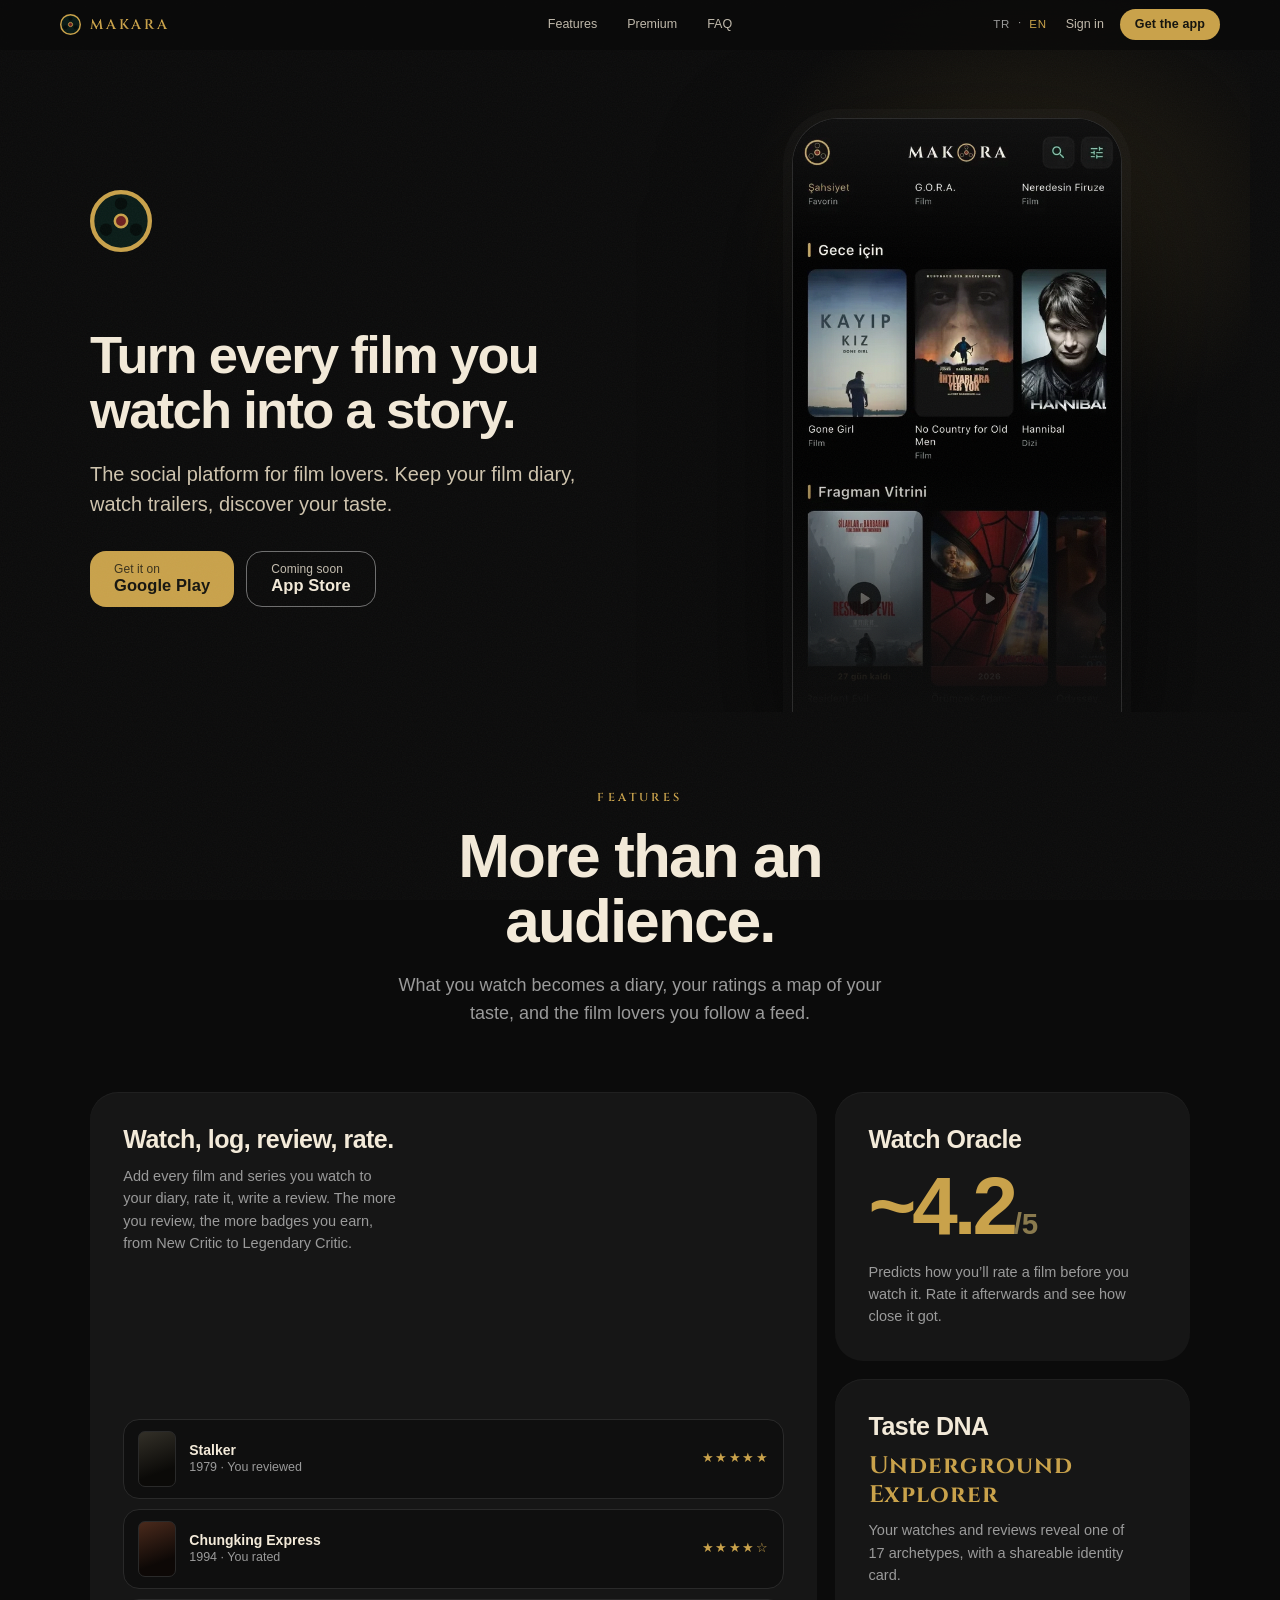
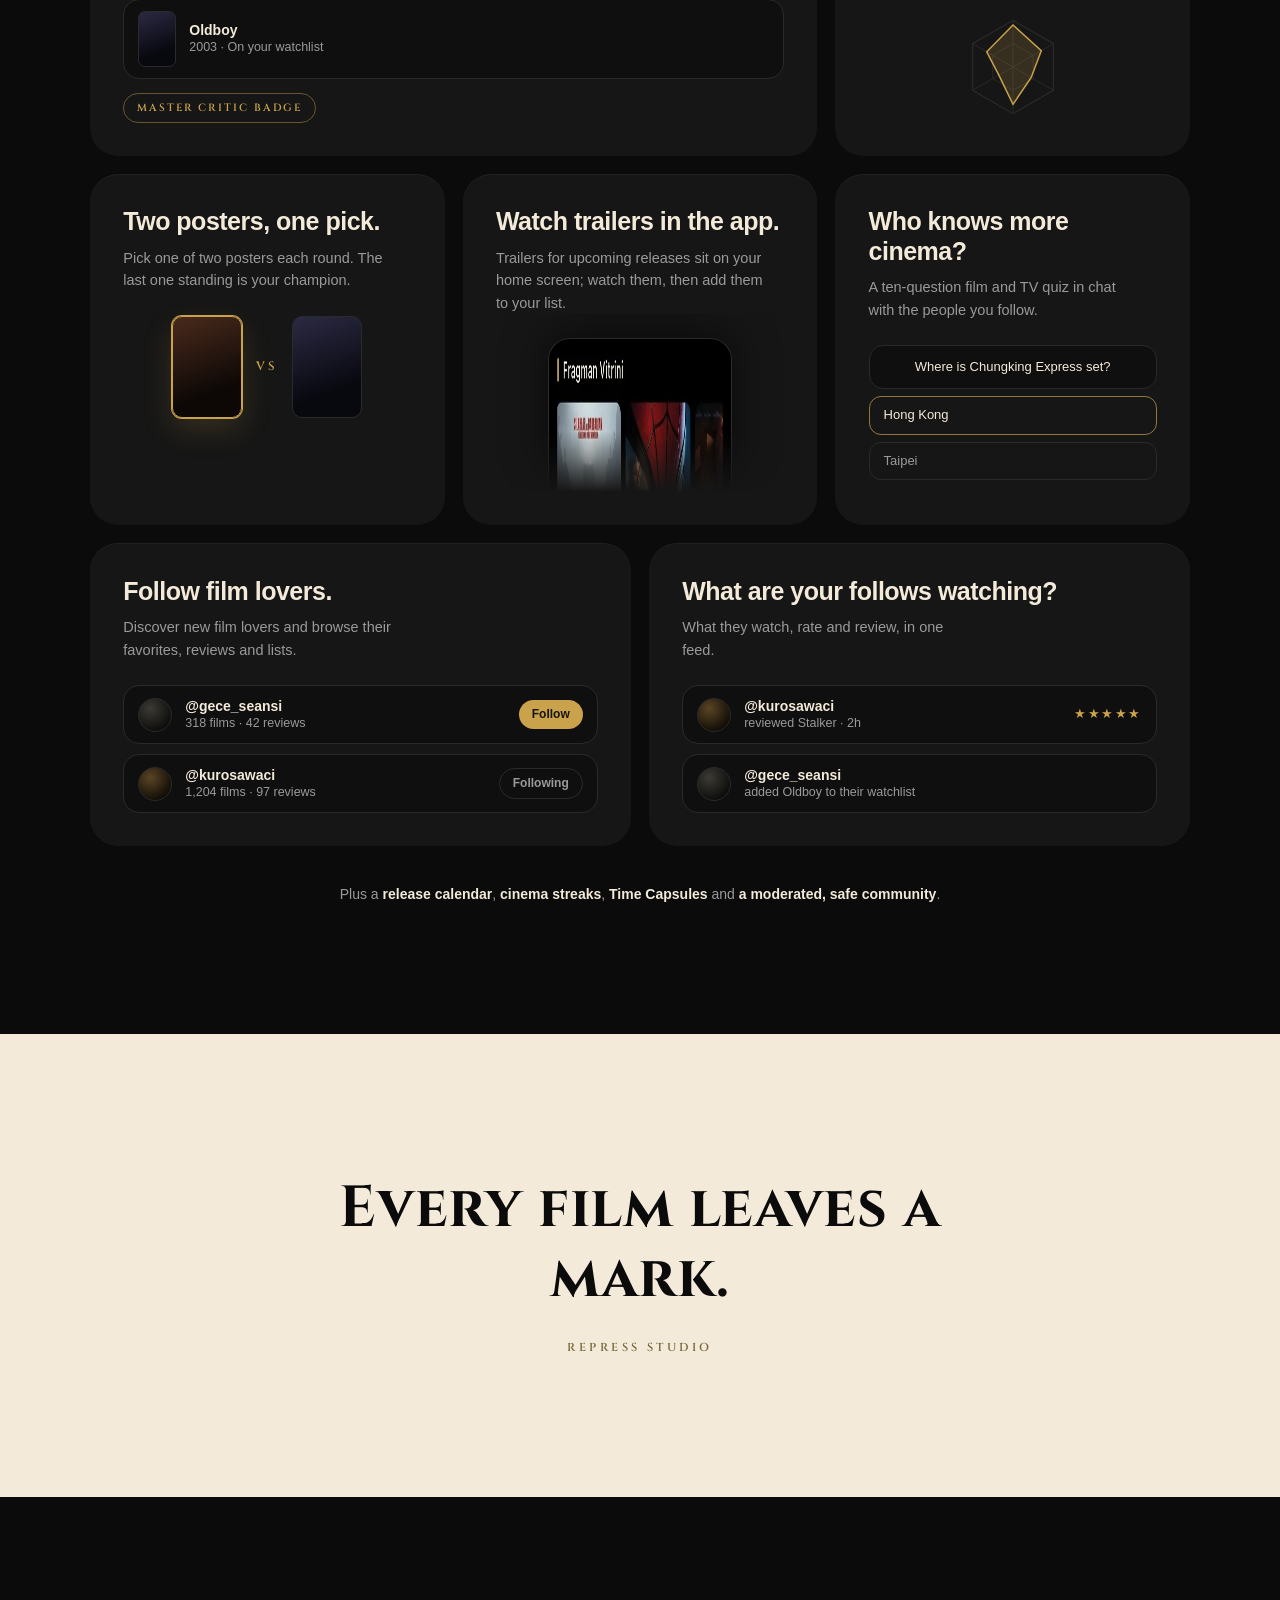
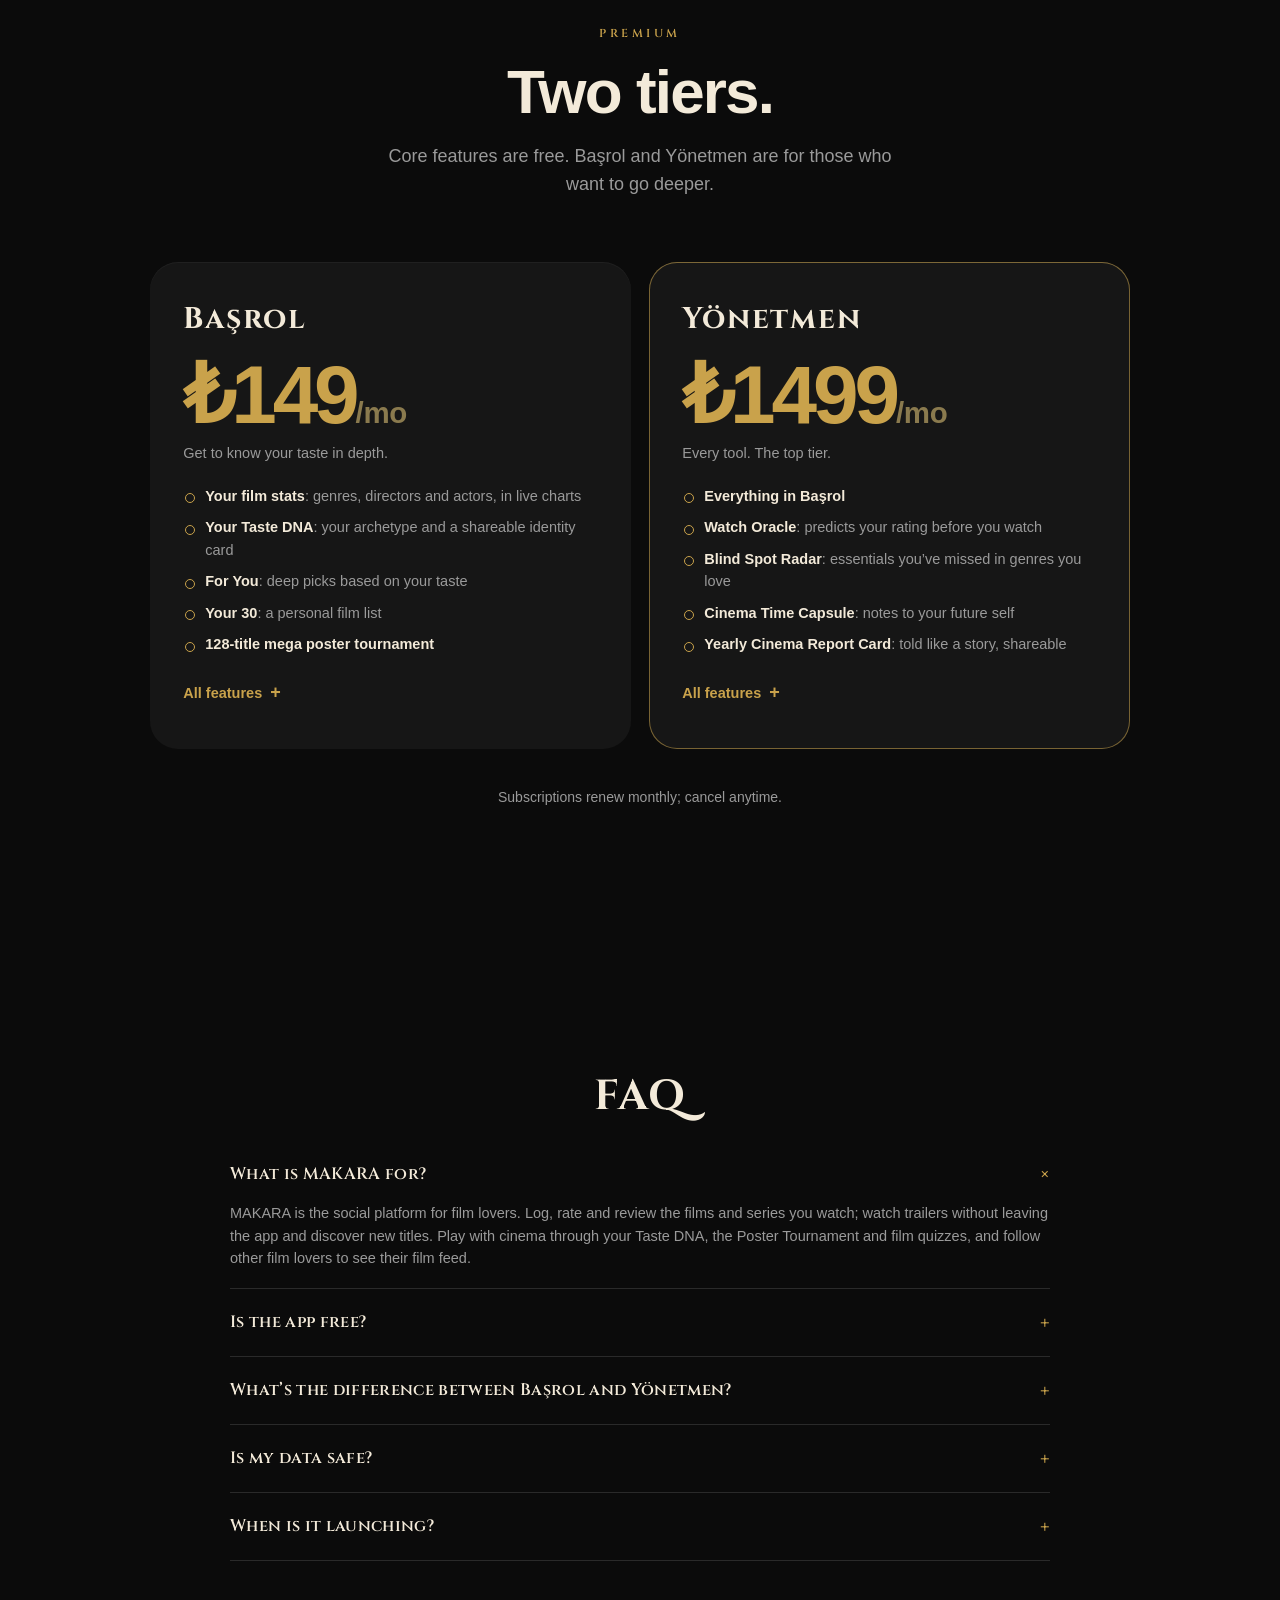
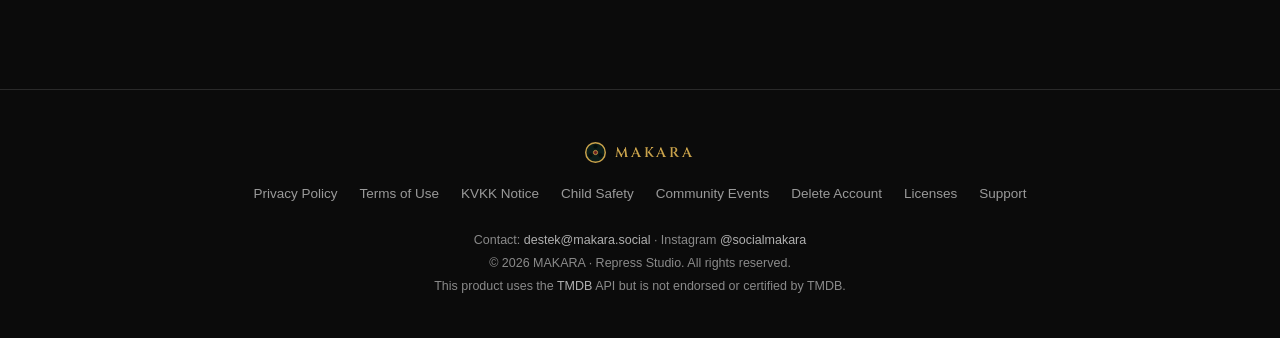
==== index.html @ ad83d3ca "App Store baglantisi hazir (Apple ID 6797695011), IOS_YAYINDA bayragiyla kapali iOS yayina alininca " ====
<!DOCTYPE html>
<html lang="tr">
<head>
<meta charset="UTF-8">
<meta name="viewport" content="width=device-width, initial-scale=1">
<title data-i18n="meta.title">MAKARA - Sinemaseverlerin sosyal platformu</title>
<meta name="description" content="MAKARA, sinemaseverlerin sosyal platformu. Film günlüğünü tut, fragman izle, puanla ve incele; Zevk DNA'nı keşfet, Afiş Turnuvası oyna, sinemaseverleri takip et.">
<meta name="theme-color" content="#0B0B0B">
<link rel="icon" href="/favicon.ico" sizes="any">
<link rel="icon" type="image/png" sizes="32x32" href="/favicon-32x32.png">
<link rel="apple-touch-icon" href="/apple-touch-icon.png">
<link rel="manifest" href="/manifest.webmanifest">
<script type="application/ld+json">
{"@context":"https://schema.org","@graph":[
 {"@type":"Organization","@id":"https://makara.social/#org","name":"Repress Studio","url":"https://makara.social/","logo":"https://makara.social/img/icon-512.png","email":"destek@makara.social","sameAs":["https://instagram.com/socialmakara"]},
 {"@type":"WebSite","@id":"https://makara.social/#site","name":"MAKARA","alternateName":"MAKARA - Sinemaseverlerin sosyal platformu","url":"https://makara.social/","inLanguage":["tr","en"],"publisher":{"@id":"https://makara.social/#org"}},
 {"@type":"MobileApplication","name":"MAKARA","operatingSystem":"Android","applicationCategory":"SocialNetworkingApplication","description":"Sinemaseverlerin sosyal platformu: film günlüğü, incelemeler, fragmanlar, Zevk DNA'sı, Afiş Turnuvası ve takip ağı.","offers":{"@type":"Offer","price":"0","priceCurrency":"TRY"},"downloadUrl":"https://play.google.com/store/apps/details?id=social.makara.app","publisher":{"@id":"https://makara.social/#org"}}
]}
</script>
<meta property="og:type" content="website">
<meta property="og:title" content="MAKARA - Sinemaseverlerin sosyal platformu">
<meta property="og:description" content="İzlediğin her filmi bir hikâyeye dönüştür. Film günlüğü, fragmanlar, Zevk DNA'sı, Afiş Turnuvası ve film akışı.">
<meta property="og:image" content="https://makara.social/og.png?v=2">
<meta property="og:url" content="https://makara.social/">
<meta name="twitter:card" content="summary_large_image">
<link rel="preload" href="/fonts/cinzel-latin.woff2" as="font" type="font/woff2" crossorigin>
<link rel="preload" href="img/vitrin.webp" as="image" fetchpriority="high">

<style>
/* Cinzel kendi sunucumuzdan (Google Fonts baglantisi yok). Degisken
   font: 600 ve 700 ayni dosyada; latin-ext Turkce harfler icin. */
@font-face{font-family:'Cinzel';font-style:normal;font-weight:600 700;font-display:swap;
  src:url(/fonts/cinzel-latin-ext.woff2) format('woff2');
  unicode-range:U+0100-02BA,U+02BD-02C5,U+02C7-02CC,U+02CE-02D7,U+02DD-02FF,U+0304,U+0308,U+0329,U+1D00-1DBF,U+1E00-1E9F,U+1EF2-1EFF,U+2020,U+20A0-20AB,U+20AD-20C0,U+2113,U+2C60-2C7F,U+A720-A7FF}
@font-face{font-family:'Cinzel';font-style:normal;font-weight:600 700;font-display:swap;
  src:url(/fonts/cinzel-latin.woff2) format('woff2');
  unicode-range:U+0000-00FF,U+0131,U+0152-0153,U+02BB-02BC,U+02C6,U+02DA,U+02DC,U+0304,U+0308,U+0329,U+2000-206F,U+20AC,U+2122,U+2191,U+2193,U+2212,U+2215,U+FEFF,U+FFFD}
/* ===============================================================
   MAKARA - tek dosya, dis bagimlilik yok.

   YAPI: APPLE URUN SAYFASI DUZENI, MAKARA KIMLIGIYLE

   Onceki surumde sayfa uzun bir YAPISIK SAHNEden ibaretti: kaydiriyorsun
   ama sayfa durdugu yerde duruyor. Uzunluk sikayeti aslinda oradan
   geliyordu. Apple urun sayfalari neredeyse hic uzun yapisma
   kullanmaz - sayfa her an ilerler, her bolum tek bir fikirdir ve
   bolumler zeminleriyle birbirinden ayrilir.

   Buradan alinan dort sey:

   1) SIKI TIPOGRAFI. Basliklar genis harf araligi olan serifle degil,
      buyuk puntolu, agir ve NEGATIF harf arali sans ile. Cinzel
      markaya ayrildi: logo, kucuk etiketler ve tek bir alinti levhasi.
   2) ZEMIN RITMI. Koyu bolum, kart bolumu, KREM levha, koyu bolum.
      Apple'in beyaz/siyah donusumunun bizdeki karsiligi.
   3) BENTO IZGARA. Alti ozellik alt alta alti fotograf olarak degil,
      tek ekranda farkli boyda kartlar olarak. Hem cok daha kisa hem de
      "ekran goruntusu albumu" hissi yok - kartlarda arayuzun TAMAMI
      degil bir PARCASI var.
   4) URUN BIR KERE, BUYUK. Tek telefon, acilista, alt kenardan
      kirpilmis: hem urunu gosterir hem asagida devam ettigini soyler.
   =============================================================== */
:root{
  /* Uygulamayla ayni notr siyah (2026-10-04); eskisi yesil-siyahti. */
  --bg:#0B0B0B;
  --koyu:#070707;
  --kart:#161616;
  --kart2:#1C1C1C;
  --line:#2A2A2A;
  --gold:#C9A24B;
  --gold-soft:#8A7A4E;
  --cream:#F3EAD9;
  --muted:#9A9A9A;
  --serif:'Cinzel',Georgia,'Times New Roman',serif;
  --sans:-apple-system,BlinkMacSystemFont,"Segoe UI",Roboto,Helvetica,Arial,sans-serif;
  --kenar:clamp(20px,5vw,60px);
  --en:1220px;
  --r:28px;
  --mx:50vw; --my:35vh;
}
*{box-sizing:border-box;margin:0;padding:0}
html{scroll-behavior:smooth}
body{background:var(--bg);color:var(--cream);font-family:var(--sans);
  line-height:1.55;-webkit-font-smoothing:antialiased;overflow-x:hidden}
a{color:inherit;text-decoration:none}
img{max-width:100%;display:block}
a:focus-visible,button:focus-visible,summary:focus-visible{outline:2px solid var(--gold);outline-offset:3px;border-radius:6px}

/* Apple'in siki baslik olcegi: buyuk punto, negatif harf arali,
   dar satir yuksekligi. Sayfanin karakterini bu belirliyor. */
.h1,.h2,.h3{font-weight:700;letter-spacing:-.032em;line-height:1.04}
.h1{font-size:clamp(42px,7.4vw,94px)}
.h2{font-size:clamp(31px,5vw,62px);letter-spacing:-.03em;line-height:1.06}
.h3{font-size:clamp(19px,2.1vw,25px);letter-spacing:-.02em;line-height:1.18}
.etiket{font-family:var(--serif);font-size:11.5px;letter-spacing:.3em;
  text-transform:uppercase;color:var(--gold)}

body::after{content:"";position:fixed;inset:0;pointer-events:none;z-index:12;opacity:.04;
  background-image:url("data:image/svg+xml,%3Csvg xmlns='http://www.w3.org/2000/svg' width='140' height='140'%3E%3Cfilter id='n'%3E%3CfeTurbulence type='fractalNoise' baseFrequency='.8' numOctaves='3'/%3E%3C/filter%3E%3Crect width='140' height='140' filter='url(%23n)'/%3E%3C/svg%3E")}
#spot{position:fixed;inset:0;pointer-events:none;z-index:1;opacity:0;transition:opacity .8s ease;
  background:radial-gradient(420px circle at var(--mx) var(--my),rgba(201,162,75,.05),transparent 70%)}
#spot.acik{opacity:1}

/* ---------------- ust cubuk: ince, ortalanmis (Apple) ------------- */
.bar{position:fixed;top:0;left:0;right:0;z-index:20;height:50px;
  display:flex;align-items:center;padding:0 var(--kenar);
  background:rgba(11,11,11,.72);backdrop-filter:saturate(180%) blur(20px);
  border-bottom:1px solid transparent;transition:border-color .5s}
.bar.kaydi{border-bottom-color:rgba(42,42,42,.9)}
.marka{display:flex;align-items:center;gap:9px;font-family:var(--serif);
  font-size:14px;letter-spacing:.2em;color:var(--gold)}
.marka svg{width:21px;height:21px}
.bar nav{position:absolute;left:50%;transform:translateX(-50%);display:flex;gap:30px;
  font-size:12.5px;color:rgba(243,234,217,.78)}
.bar nav a{transition:color .35s}
.bar nav a:hover{color:var(--cream)}
.sag{margin-left:auto;display:flex;align-items:center;gap:16px}
.dil{display:flex;gap:5px;font-size:11.5px;color:var(--muted)}
.dil button{background:none;border:0;color:inherit;font:inherit;cursor:pointer;padding:2px 3px;letter-spacing:.06em;transition:color .35s}
.dil button.acik{color:var(--gold)}
.bar .indir{padding:6px 15px;border-radius:980px;background:var(--gold);color:#16150F;
  font-size:12.5px;font-weight:600;letter-spacing:.01em;transition:filter .35s,transform .35s}
.bar .indir:hover{filter:brightness(1.12);transform:translateY(-1px)}
.bar .giris-bag{font-size:12.5px;color:rgba(243,234,217,.78);transition:color .35s}
.bar .giris-bag:hover{color:var(--cream)}
@media(max-width:880px){.bar nav{display:none}}

/* Kaydirma dinleyicisi yok: tarayici destekliyorsa cizgi CSS ile
   kaydirmaya baglanir, desteklemiyorsa hic gorunmez. */
#ilerleme{position:fixed;top:0;left:0;height:2px;width:100%;z-index:21;display:none;
  transform-origin:0 50%;transform:scaleX(0);
  background:linear-gradient(90deg,transparent,var(--gold));opacity:.8}
@supports (animation-timeline:scroll()){
  #ilerleme{display:block;animation:ilerle linear both;animation-timeline:scroll(root)}
}
@keyframes ilerle{to{transform:scaleX(1)}}
#ust-isaret{position:absolute;top:0;left:0;width:1px;height:8px;pointer-events:none}

/* ---------------- ortak bolum kabi ---------------- */
.bolum{max-width:var(--en);margin:0 auto;padding:clamp(84px,10vw,132px) var(--kenar)}
#ozellikler{padding-top:clamp(56px,6vw,84px)}
/* Genislik BASLIGA verilir, bloga degil: 22ch bloga uygulaninca
   paragraf da 22 karaktere sikisip kelime kelime aliniyordu. */
.basi{text-align:center;max-width:820px;margin:0 auto clamp(44px,5vw,68px)}
.basi .h2{max-width:15ch;margin-inline:auto}
.basi .etiket{display:block;margin-bottom:16px}
.basi p{margin-top:18px;color:var(--muted);font-size:clamp(15px,1.6vw,18px);max-width:52ch;margin-inline:auto}

/* ---------------- acilis ---------------- */
/* Ortalanmis acilis yerine iki kolon: solda metin, sagda telefon.
   Dar ekranda alt alta (once metin). */
.acilis{position:relative;max-width:var(--en);margin:0 auto;padding:118px var(--kenar) 0;
  display:grid;grid-template-columns:minmax(0,1.1fr) minmax(0,.9fr);gap:clamp(32px,5vw,72px);
  align-items:end;overflow:hidden}
.acilis::before{content:"";position:absolute;top:-10%;right:-10%;
  width:min(900px,120vw);height:100%;pointer-events:none;
  background:radial-gradient(ellipse 46% 46% at 62% 40%,rgba(201,162,75,.14),transparent 70%);
  animation:yanma 7s ease-in-out infinite}
@keyframes yanma{0%,100%{opacity:1}44%{opacity:.86}48%{opacity:1}72%{opacity:.93}}
.acilis-ic{position:relative;align-self:center;padding-bottom:clamp(40px,6vw,96px)}
.reel{width:clamp(48px,5vw,62px);margin:0 0 24px;animation:don 52s linear infinite}
@keyframes don{to{transform:rotate(360deg)}}
.acilis .h1{font-size:clamp(38px,4.1vw,58px);max-width:20ch}
.acilis .slogan{margin-top:22px;font-size:clamp(16px,1.7vw,20px);color:#CFC4AE;
  max-width:44ch;line-height:1.5}
.dugmeler{margin-top:32px;display:flex;gap:12px;flex-wrap:wrap}
.dgm{display:inline-flex;flex-direction:column;justify-content:center;min-height:56px;
  padding:8px 24px;border-radius:16px;font-size:16.5px;font-weight:600;letter-spacing:.005em;line-height:1.2;
  transition:filter .35s,transform .35s,background .35s,color .35s}
.dgm.dolu{background:var(--gold);color:#16150F}
.dgm.dolu:hover{filter:brightness(1.12);transform:translateY(-2px)}
.dgm.bos{border:1.5px solid #6E6E6E;color:var(--cream)}
.dgm small{font-size:12px;font-weight:500;opacity:.8}

/* Telefon: TEK ve BUYUK, alt kenardan kirpik - asagida devami var. */
/* Alt kenar, cerceve ile birlikte karartiliyor: kirpilan yerde
   yuvarlak kose ve cizgi gorunurse "kesilmis resim" gibi duruyor. */
.urun{position:relative;margin:0 auto;width:min(330px,72vw);
  border-radius:46px 46px 0 0;border:1px solid var(--line);border-bottom:0;background:#000;
  overflow:hidden;box-shadow:0 60px 130px rgba(0,0,0,.8),0 0 0 9px rgba(255,255,255,.022);
  aspect-ratio:9/16.2}
.urun img{width:100%;height:auto;display:block}
.urun::after{content:"";position:absolute;inset:-1px -12px -1px -12px;pointer-events:none;
  background:linear-gradient(180deg,rgba(255,255,255,.06),transparent 26%,
    transparent 56%,rgba(11,11,11,.72) 84%,var(--bg) 99%)}

/* Dar ekranda acilis alt alta: once metin, sonra telefon. */
@media(max-width:860px){
  .acilis{grid-template-columns:1fr;padding-top:104px}
  .acilis-ic{padding-bottom:0}
}

/* ---------------- BENTO ---------------- */
.bento{display:grid;grid-template-columns:repeat(6,1fr);gap:clamp(12px,1.4vw,18px)}
.kutu{position:relative;background:var(--kart);border-radius:var(--r);overflow:hidden;
  padding:clamp(24px,2.6vw,34px);
  box-shadow:inset 0 1px 0 rgba(255,255,255,.045);
  transition:background .55s cubic-bezier(.16,1,.3,1),transform .55s cubic-bezier(.16,1,.3,1)}
.kutu:hover{background:var(--kart2);transform:translateY(-3px)}
.kutu .h3{margin-bottom:10px}
.kutu p{color:var(--muted);font-size:14.5px;max-width:34ch}
.kutu.uzun{gap:0}
/* Buyuk kartta pencere kalan bosluğu doldursun; sabit yukseklik
   birakinca kartin alti bos kaliyordu. */
.uzun .pencere{margin-top:26px;flex:1 1 auto;height:auto;min-height:180px}
.a4{grid-column:span 4}
.a3{grid-column:span 3}
.a2{grid-column:span 2}
.uzun{grid-row:span 2;display:flex;flex-direction:column}

/* Kartin icindeki gorsel: arayuzun TAMAMI degil bir PARCASI.
   Tam boy ekran goruntuleri sayfayi albume cevirdigi icin
   kirpiyoruz; kart kendi cercevesi oluyor. */
.pencere{margin-top:auto;padding-top:24px;position:relative;overflow:hidden;
  display:flex;justify-content:center;height:var(--boy,clamp(196px,23vw,272px));
  -webkit-mask-image:linear-gradient(180deg,#000 66%,transparent);
          mask-image:linear-gradient(180deg,#000 66%,transparent)}
/* Cihaz karta giriyormus gibi: gorsel kart genisligine ESNETILMIYOR,
   telefon genisliginde kaliyor. Esnetilince hem bulaniklasiyor hem
   "kart" degil "ekran goruntusu" gibi duruyordu. */
.pencere img{width:min(228px,64%);align-self:flex-start;
  border-radius:22px 22px 0 0;border:1px solid var(--line);border-bottom:0;
  box-shadow:0 -6px 44px rgba(0,0,0,.55);
  transform:translateY(var(--kaydir,0))}

.rakam{font-weight:700;letter-spacing:-.05em;line-height:1;
  font-size:clamp(52px,6.4vw,84px);color:var(--gold);margin-bottom:14px}
.dahasi{margin-top:clamp(26px,3vw,38px);text-align:center;color:var(--muted);font-size:14px}
.dahasi b{color:var(--cream);font-weight:600}

@media(max-width:900px){
  .bento{grid-template-columns:repeat(2,1fr)}
  .a4,.a3,.a2{grid-column:span 2}
  .uzun{grid-row:auto}
}

/* Kart ici canlandirma: gercek ekran goruntusu yerine arayuzden kucuk
   bir PARCA - ayni tokenlar, ayni ince cizgi, ayni koyu zemin. */
.mock{margin-top:auto;padding-top:24px}
.satirlar{display:flex;flex-direction:column;gap:10px}
.satir{display:flex;align-items:center;gap:13px;padding:11px 14px;border:1px solid var(--line);
  border-radius:16px;background:rgba(8,8,8,.45)}
.satir b{display:block;font-size:14px;font-weight:600;color:var(--cream);line-height:1.3}
.satir small{display:block;font-size:12.5px;color:var(--muted);line-height:1.35}
.afis{flex:none;width:38px;height:56px;border-radius:7px;border:1px solid var(--line);
  background:linear-gradient(160deg,#333028,#0b0a08 72%)}
.afis.t2{background:linear-gradient(160deg,#4a2a1c,#0d0806 72%)}
.afis.t3{background:linear-gradient(160deg,#2b2a44,#08080f 72%)}
.yuz{flex:none;width:34px;height:34px;border-radius:50%;border:1px solid var(--line);
  background:radial-gradient(circle at 35% 30%,#3c3a34,#0d0d0c 75%)}
.yuz.t2{background:radial-gradient(circle at 35% 30%,#5a4524,#120d06 75%)}
.yildiz{margin-left:auto;color:var(--gold);letter-spacing:.12em;font-size:12.5px;white-space:nowrap}
.cip{display:inline-block;align-self:flex-start;margin-top:14px;padding:6px 13px;border:1px solid rgba(201,162,75,.45);
  border-radius:980px;font-family:var(--serif);font-size:10.5px;letter-spacing:.18em;text-transform:uppercase;color:var(--gold)}
.takip{margin-left:auto;padding:5px 13px;border-radius:980px;background:var(--gold);color:#16150F;
  font-size:12px;font-weight:600;white-space:nowrap}
.takip.bos{background:none;border:1px solid var(--line);color:var(--muted)}
.rakam small{font-size:.36em;letter-spacing:-.01em;color:var(--gold-soft)}
.arketip{font-family:var(--serif);font-weight:700;font-size:clamp(20px,2vw,24px);letter-spacing:.04em;
  color:var(--gold);margin-bottom:10px;line-height:1.2}
.radar{display:block;width:112px;height:112px;margin:0 auto}
.vs{display:flex;align-items:center;justify-content:center;gap:14px}
.vs .afis{width:70px;height:102px;border-radius:10px}
.vs .afis.secili{border-color:var(--gold);box-shadow:0 0 0 1px var(--gold),0 12px 30px rgba(201,162,75,.18)}
.vs span{font-family:var(--serif);color:var(--gold);font-size:12px;letter-spacing:.24em}
.soru{padding:11px 14px;border:1px solid var(--line);border-radius:14px;font-size:13px;
  color:var(--cream);text-align:center;background:rgba(8,8,8,.45)}
.sik{margin-top:7px;padding:8px 14px;border:1px solid var(--line);border-radius:12px;font-size:13px;color:var(--muted)}
.sik.dogru{border-color:rgba(201,162,75,.7);color:var(--cream)}

/* ---------------- kademeler ---------------- */
.kademeler{display:grid;grid-template-columns:repeat(2,1fr);gap:clamp(12px,1.4vw,18px);max-width:980px;margin:0 auto}
.kademe{display:flex;flex-direction:column}
.kademe.ust{box-shadow:inset 0 0 0 1px rgba(201,162,75,.55),inset 0 1px 0 rgba(255,255,255,.045)}
.kademe .ad{font-family:var(--serif);font-weight:700;font-size:clamp(24px,2.6vw,30px);letter-spacing:.06em;color:var(--cream)}
.kademe .rakam{margin:12px 0 6px}
.kademe ul{list-style:none;margin-top:20px;display:flex;flex-direction:column;gap:9px}
.kademe li{position:relative;padding-left:22px;color:var(--muted);font-size:14.5px}
.kademe li::before{content:"";position:absolute;left:2px;top:.6em;width:8px;height:8px;border-radius:50%;border:1.5px solid var(--gold)}
.kademe li b{color:var(--cream);font-weight:600}
/* Kalan maddeler acilir: kartta en fazla bes madde gorunur. */
.kademe details.hepsi{border:0;padding:0;margin-top:16px}
.kademe details.hepsi summary{font-family:var(--sans);font-size:14.5px;font-weight:600;letter-spacing:0;
  color:var(--gold);min-height:44px;gap:8px}
.kademe details.hepsi summary::after{margin-left:0;font-size:18px}
.kademe details.hepsi ul{margin-top:8px}
@media(max-width:900px){.kademeler{grid-template-columns:1fr}}

/* ---------------- KREM LEVHA ----------------
   Sayfanin tek acik zeminli yeri. Apple'in siyah/beyaz donusumunun
   bizdeki karsiligi; ayrica sayfayi ikiye bolerek "daha var" der. */
.levha{background:var(--cream);color:#0B0B0B;text-align:center;
  padding:clamp(88px,11vw,140px) var(--kenar)}
.levha p{font-family:var(--serif);font-weight:700;letter-spacing:.01em;
  font-size:clamp(26px,4.6vw,58px);line-height:1.2;max-width:17ch;margin:0 auto}
.levha span{display:block;margin-top:26px;font-family:var(--serif);font-size:11.5px;
  letter-spacing:.3em;text-transform:uppercase;color:#7A6A3E}

/* ---------------- sss + alt (DOKUNULMADI) ---------------- */
.bolum > h2{font-family:var(--serif);font-size:clamp(26px,4vw,42px);letter-spacing:.03em;
  text-align:center;margin-bottom:12px}
.bolum > .alt{text-align:center;color:var(--muted);max-width:56ch;margin:0 auto 44px}
.sss{max-width:820px;margin:0 auto}
details{border-bottom:1px solid var(--line);padding:18px 0}
details summary{cursor:pointer;list-style:none;font-family:var(--serif);font-size:16.5px;
  letter-spacing:.02em;display:flex;align-items:center;gap:14px;transition:color .35s}
details summary:hover{color:var(--gold)}
details summary::-webkit-details-marker{display:none}
details summary::after{content:"+";margin-left:auto;color:var(--gold);font-size:20px;transition:transform .4s}
details[open] summary::after{transform:rotate(45deg)}
details p{margin-top:12px;color:var(--muted);font-size:14.5px}
details a{color:var(--gold)}
footer{border-top:1px solid var(--line);padding:52px var(--kenar) 40px;text-align:center}
footer .marka{justify-content:center;margin-bottom:20px}
.baglar{display:flex;flex-wrap:wrap;gap:8px 22px;justify-content:center;font-size:13.5px;color:var(--muted)}
.baglar a{transition:color .35s}
.baglar a:hover{color:var(--gold)}
footer .kucuk{margin-top:24px;font-size:12.5px;color:#8A8A8A;line-height:1.85}
footer .kucuk a{color:#B0B0B0}

/* beliren bloklar - Apple'in yumusak yukselisi */
.bel{opacity:0;transform:translateY(26px);
  transition:opacity .95s cubic-bezier(.16,1,.3,1),transform .95s cubic-bezier(.16,1,.3,1)}
.bel.gorundu{opacity:1;transform:none}

@media(prefers-reduced-motion:reduce){
  *,*::before,*::after{animation:none!important;transition:none!important;scroll-behavior:auto}
  .bel{opacity:1;transform:none}
}
</style>
</head>
<body>

<div id="spot"></div>
<div id="ilerleme"></div>
<div id="ust-isaret"></div>

<svg style="display:none">
  <symbol id="reel" viewBox="0 0 100 100">
    <circle cx="50" cy="50" r="46.5" fill="#0A1C18" stroke="#C9A24B" stroke-width="7"/>
    <circle cx="50" cy="22" r="10" fill="#050D0B"/>
    <circle cx="74.25" cy="64" r="10" fill="#050D0B"/>
    <circle cx="25.75" cy="64" r="10" fill="#050D0B"/>
    <circle cx="50" cy="50" r="10" fill="#6E2020" stroke="#C9A24B" stroke-width="4"/>
  </symbol>
</svg>

<div class="bar" id="bar">
  <a class="marka" href="#"><svg><use href="#reel"/></svg>MAKARA</a>
  <nav>
    <a href="#ozellikler" data-i18n="nav.feat">Özellikler</a>
    <a href="#premium" data-i18n="nav.prem">Premium</a>
    <a href="#sss" data-i18n="nav.faq">SSS</a>
  </nav>
  <div class="sag">
    <div class="dil"><button data-dil="tr" class="acik">TR</button><span>·</span><button data-dil="en">EN</button></div>
    <a class="giris-bag" href="/giris.html" data-i18n="cta.login">Giriş</a>
    <a class="indir" href="https://play.google.com/store/apps/details?id=social.makara.app"
       target="_blank" rel="noopener" data-i18n="cta.get">Uygulamayı indir</a>
  </div>
</div>

<!-- ===================== ACILIS ===================== -->
<section class="acilis">
  <div class="acilis-ic">
    <svg class="reel bel"><use href="#reel"/></svg>
    <h1 class="h1 bel" data-i18n="hero.h1">İzlediğin her filmi bir hikâyeye dönüştür.</h1>
    <p class="slogan bel" data-i18n="hero.lead">Sinemaseverlerin sosyal platformu. Film günlüğünü tut, fragman izle, zevkini keşfet.</p>
    <div class="dugmeler bel">
      <a class="dgm dolu" href="https://play.google.com/store/apps/details?id=social.makara.app"
         target="_blank" rel="noopener" data-i18n="hero.play"><small>Şimdi indir</small>Google Play</a>
      <span class="dgm bos" id="ios-dugme" data-i18n="hero.ios"><small>Yakında</small>App Store</span>
    </div>
  </div>
  <div class="urun bel"><img src="img/vitrin.webp" alt="MAKARA keşfet ekranı" width="560" height="1008" fetchpriority="high"></div>
</section>

<!-- ===================== BENTO ===================== -->
<section class="bolum" id="ozellikler">
  <div class="basi bel">
    <span class="etiket" data-i18n="oz.etiket">Özellikler</span>
    <h2 class="h2" data-i18n="oz.h">Seyirciden fazlası.</h2>
    <p data-i18n="oz.p">İzlediklerin bir günlüğe, puanların bir zevk haritasına, takip ettiğin sinemaseverler bir akışa dönüşür.</p>
  </div>

  <div class="bento">
    <article class="kutu a4 uzun bel">
      <h3 class="h3" data-i18n="k1.h">İzle, kaydet, incele, puanla.</h3>
      <p data-i18n="k1.p">İzlediğin her film ve diziyi günlüğüne ekle, puan ver, inceleme yaz. İnceledikçe Yeni Eleştirmen’den Efsane Eleştirmen’e rozetler kazan.</p>
      <div class="mock">
        <div class="satirlar">
          <div class="satir"><span class="afis"></span><div><b>Stalker</b><small data-i18n="k1.r1">1979 · İnceleme yazdın</small></div><span class="yildiz">★★★★★</span></div>
          <div class="satir"><span class="afis t2"></span><div><b>Chungking Express</b><small data-i18n="k1.r2">1994 · Puanladın</small></div><span class="yildiz">★★★★☆</span></div>
          <div class="satir"><span class="afis t3"></span><div><b>Oldboy</b><small data-i18n="k1.r3">2003 · İzleme listende</small></div></div>
        </div>
        <span class="cip" data-i18n="k1.rozet">Usta Eleştirmen rozeti</span>
      </div>
    </article>

    <article class="kutu a2 bel">
      <h3 class="h3" data-i18n="k2.e">İzleme Kâhini</h3>
      <div class="rakam" data-i18n="k2.n">~4,2<small>/5</small></div>
      <p data-i18n="k2.p">Bir filmi izlemeden önce kaç puan vereceğini tahmin eder. İzleyince puanla, isabetini gör.</p>
    </article>

    <article class="kutu a2 bel">
      <h3 class="h3" data-i18n="k3.e">Zevk DNA’sı</h3>
      <div class="arketip" data-i18n="k3.h">Yeraltı Kâşifi</div>
      <p data-i18n="k3.p">İzlediklerin ve incelemelerinden 17 arketipten biri çıkar; paylaşılabilir kimlik kartın olur.</p>
      <div class="mock">
        <svg class="radar" viewBox="0 0 120 120" aria-hidden="true">
          <polygon points="60,10 103.3,35 103.3,85 60,110 16.7,85 16.7,35" fill="none" stroke="#2A2A2A" stroke-width="1.2"/>
          <polygon points="60,35 81.65,47.5 81.65,72.5 60,85 38.35,72.5 38.35,47.5" fill="none" stroke="#2A2A2A" stroke-width="1"/>
          <path d="M60 10V110M16.7 35L103.3 85M103.3 35L16.7 85" stroke="#2A2A2A" stroke-width="1"/>
          <polygon points="60,15 90.31,42.5 79.49,71.25 60,100 44.84,68.75 31.85,43.75" fill="rgba(201,162,75,.18)" stroke="#C9A24B" stroke-width="1.6"/>
        </svg>
      </div>
    </article>

    <article class="kutu a2 bel">
      <h3 class="h3" data-i18n="k4.h">İki afiş, tek seçim.</h3>
      <p data-i18n="k4.p">Her turda iki afişten birini seç. Sona kalan senin şampiyonun.</p>
      <div class="mock"><div class="vs"><span class="afis t2 secili"></span><span>VS</span><span class="afis t3"></span></div></div>
    </article>

    <article class="kutu a2 bel">
      <h3 class="h3" data-i18n="k5.h">Fragmanı uygulamada izle.</h3>
      <p data-i18n="k5.p">Vizyona girecek yapımların fragmanları ana sayfanda; izle, listene ekle.</p>
      <div class="pencere" style="--boy:clamp(140px,15vw,178px)"><img src="img/fragman.webp" alt="" width="560" height="392" loading="lazy"></div>
    </article>

    <article class="kutu a2 bel">
      <h3 class="h3" data-i18n="k6.h">Kim daha çok sinema biliyor?</h3>
      <p data-i18n="k6.p">Takip ettiklerinle sohbette on soruluk film ve dizi yarışması.</p>
      <div class="mock">
        <div class="soru" data-i18n="k6.soru">Chungking Express hangi şehirde geçer?</div>
        <div class="sik dogru">Hong Kong</div>
        <div class="sik">Taipei</div>
      </div>
    </article>

    <article class="kutu a3 bel">
      <h3 class="h3" data-i18n="k7.h">Sinemaseverleri takip et.</h3>
      <p data-i18n="k7.p">Yeni sinemaseverler keşfet; favorilerine, incelemelerine ve listelerine göz at.</p>
      <div class="mock satirlar">
        <div class="satir"><span class="yuz"></span><div><b>@gece_seansi</b><small data-i18n="k7.r1">318 film · 42 inceleme</small></div><span class="takip" data-i18n="k7.takip">Takip et</span></div>
        <div class="satir"><span class="yuz t2"></span><div><b>@kurosawaci</b><small data-i18n="k7.r2">1.204 film · 97 inceleme</small></div><span class="takip bos" data-i18n="k7.takipte">Takiptesin</span></div>
      </div>
    </article>

    <article class="kutu a3 bel">
      <h3 class="h3" data-i18n="k8.h">Takip ettiklerin ne izliyor?</h3>
      <p data-i18n="k8.p">İzlenen, puanlanan ve incelenen filmler tek akışta.</p>
      <div class="mock satirlar">
        <div class="satir"><span class="yuz t2"></span><div><b>@kurosawaci</b><small data-i18n="k8.r1">Stalker’ı inceledi · 2 sa</small></div><span class="yildiz">★★★★★</span></div>
        <div class="satir"><span class="yuz"></span><div><b>@gece_seansi</b><small data-i18n="k8.r2">Oldboy’u izleme listesine ekledi</small></div></div>
      </div>
    </article>
  </div>

  <p class="dahasi bel" data-i18n="dahasi">Ayrıca <b>vizyon takvimi</b>, <b>sinema serisi</b>, <b>Zaman Kapsülü</b> ve <b>denetlenen, güvenli bir topluluk</b>.</p>
</section>

<!-- ===================== KREM LEVHA ===================== -->
<div class="levha">
  <p data-i18n="levha.p">Her film bir iz bırakır.</p>
  <span data-i18n="levha.s">Repress Studio</span>
</div>

<!-- ===================== KADEMELER ===================== -->
<section class="bolum" id="premium">
  <div class="basi bel">
    <span class="etiket" data-i18n="pr.etiket">Premium</span>
    <h2 class="h2" data-i18n="pr.h">İki kademe.</h2>
    <p data-i18n="pr.p">Temel özellikler ücretsiz. Daha derine inmek isteyenler için Başrol ve Yönetmen.</p>
  </div>
  <div class="kademeler">
    <article class="kutu kademe bel">
      <div class="ad">Başrol</div>
      <div class="rakam" data-i18n="pr.b.fiyat">₺149<small>/ay</small></div>
      <p data-i18n="pr.b.p">Zevkini derinlemesine tanı.</p>
      <ul data-i18n="pr.b.liste">
        <li><b>Sinema istatistiklerin</b>: tür, yönetmen ve oyuncu, canlı grafiklerle</li>
        <li><b>Zevk DNA’n</b>: arketipin ve paylaşılabilir kimlik kartın</li>
        <li><b>Senin İçin</b>: zevkine göre derin öneriler</li>
        <li><b>Sana Özel 30</b>: kişisel film listen</li>
        <li><b>128’lik dev afiş turnuvası</b></li>
      </ul>
      <details class="hepsi"><summary data-i18n="pr.hepsi">Tüm özellikler</summary>
        <ul data-i18n="pr.b.daha">
          <li>Yönetmen ve oyuncu yolculuğu: filmografi takibi ve rozetler</li>
          <li>Sohbette bilgi yarışması</li>
          <li>Sınırsız takip ve kişi önerisi</li>
          <li>Sinema serisi dondurma: ayda 2 gün</li>
        </ul>
      </details>
    </article>
    <article class="kutu kademe ust bel">
      <div class="ad">Yönetmen</div>
      <div class="rakam" data-i18n="pr.y.fiyat">₺1499<small>/ay</small></div>
      <p data-i18n="pr.y.p">Bütün araçlar, en üst kademe.</p>
      <ul data-i18n="pr.y.liste">
        <li><b>Başrol’ün her şeyi</b></li>
        <li><b>İzleme Kâhini</b>: izlemeden önce puan tahmini</li>
        <li><b>Kör Nokta Radarı</b>: sevdiğin türlerde kaçırdıkların</li>
        <li><b>Sinema Zaman Kapsülü</b>: gelecekteki kendine not</li>
        <li><b>Yıllık Sinema Karnesi</b>: hikâye gibi, paylaşılır</li>
      </ul>
      <details class="hepsi"><summary data-i18n="pr.hepsi">Tüm özellikler</summary>
        <ul data-i18n="pr.y.daha">
          <li>Sinema Ligi: aylık sezon, canlı sıralama</li>
          <li>Profil afişi ve altın Yönetmen rozeti</li>
          <li>Sinema serisi dondurma: ayda 4 gün</li>
          <li>Öncelikli destek</li>
        </ul>
      </details>
    </article>
  </div>
  <p class="dahasi bel" data-i18n="pr.not">Abonelik aylık yenilenir; istediğin zaman iptal edebilirsin.</p>
</section>

<section class="bolum" id="sss">
  <h2 class="bel" data-i18n="sss.h">Sıkça sorulanlar</h2>
  <div class="sss bel">
    <details open><summary data-i18n="s1.q">MAKARA ne işe yarar?</summary>
      <p data-i18n="s1.a">MAKARA sinemaseverlerin sosyal platformu. İzlediğin film ve dizileri günlüğüne kaydeder, puanlar ve incelersin; fragmanları uygulamadan çıkmadan izler, yeni yapımlar keşfedersin. Zevk DNA’n, Afiş Turnuvası ve bilgi yarışmasıyla sinemayla oynarsın; diğer sinemaseverleri takip edip film akışlarını görürsün.</p></details>
    <details><summary data-i18n="s2.q">Uygulama ücretsiz mi?</summary>
      <p data-i18n="s2.a">Evet. Film günlüğü, inceleme ve puanlama, fragmanlar, takip ve film akışı ücretsiz. Daha fazlasını isteyenler için iki premium kademe var: Başrol (₺149/ay) ve Yönetmen (₺1499/ay). Abonelik aylık yenilenir, istediğin zaman iptal edebilirsin.</p></details>
    <details><summary data-i18n="s5.q">Başrol ile Yönetmen arasındaki fark ne?</summary>
      <p data-i18n="s5.a">Başrol; sinema istatistiklerini, Zevk DNA’nı, kişisel önerileri ve 128’lik dev afiş turnuvasını açar. Yönetmen, Başrol’ün her şeyine ek olarak İzleme Kâhini, Kör Nokta Radarı, Sinema Zaman Kapsülü ve Yıllık Sinema Karnesi’ni getirir.</p></details>
    <details><summary data-i18n="s3.q">Verilerim güvende mi?</summary>
      <p data-i18n="s3.a">Tüm iletişim şifreli bağlantı üzerinden yapılır ve verilerin satılmaz. Ayrıntılar için <a href="/privacy.html">Gizlilik Politikası</a> ve <a href="/kvkk.html">KVKK</a> sayfasına bakabilirsin; hesabını istediğin an tamamen silebilirsin.</p></details>
    <details><summary data-i18n="s4.q">Ne zaman çıkıyor?</summary>
      <p data-i18n="s4.a">Google Play’de yayında. iOS sürümü App Store incelemesinde. Gelişmeler için <a href="https://instagram.com/socialmakara" target="_blank" rel="noopener">@socialmakara</a>.</p></details>
  </div>
</section>

<footer>
  <a class="marka" href="#"><svg><use href="#reel"/></svg>MAKARA</a>
  <div class="baglar">
    <a href="/privacy.html" data-i18n="f.privacy">Gizlilik Politikası</a>
    <a href="/terms.html" data-i18n="f.terms">Kullanım Koşulları</a>
    <a href="/kvkk.html" data-i18n="f.kvkk">KVKK Aydınlatma Metni</a>
    <a href="/cocuk-guvenligi.html" data-i18n="f.cocuk">Çocuk Güvenliği</a>
    <a href="/etkinlik-katilim.html" data-i18n="f.etkinlik">Topluluk Etkinlikleri</a>
    <a href="/delete-account.html" data-i18n="f.delete">Hesap Silme</a>
    <a href="/lisanslar.html" data-i18n="f.lisans">Lisanslar</a>
    <a href="mailto:destek@makara.social" data-i18n="f.destek">Destek</a>
  </div>
  <p class="kucuk">
    <span data-i18n="f.iletisim">İletişim: <a href="mailto:destek@makara.social">destek@makara.social</a> · Instagram <a href="https://instagram.com/socialmakara" target="_blank" rel="noopener">@socialmakara</a></span><br>
    <span data-i18n="f.copy">© 2026 MAKARA · Repress Studio. Tüm hakları saklıdır.</span><br>
    <span data-i18n="f.tmdb">Bu ürün <a href="https://www.themoviedb.org/">TMDB</a> API'sini kullanır ancak TMDB tarafından onaylanmamış veya sertifikalanmamıştır.</span>
  </p>
</footer>

<script>
const T = {
 "meta.title":["MAKARA - Sinemaseverlerin sosyal platformu","MAKARA - The social platform for film lovers"],
 "nav.feat":["Özellikler","Features"],
 "nav.prem":["Premium","Premium"],
 "nav.faq":["SSS","FAQ"],
 "cta.get":["Uygulamayı indir","Get the app"],
 "cta.login":["Giriş","Sign in"],
 "hero.h1":["İzlediğin her filmi bir hikâyeye dönüştür.","Turn every film you watch into a story."],
 "hero.lead":["Sinemaseverlerin sosyal platformu. Film günlüğünü tut, fragman izle, zevkini keşfet.","The social platform for film lovers. Keep your film diary, watch trailers, discover your taste."],
 "hero.play":["<small>Şimdi indir</small>Google Play","<small>Get it on</small>Google Play"],
 "hero.ios":["<small>Yakında</small>App Store","<small>Coming soon</small>App Store"],
 "hero.iosCanli":["<small>Şimdi indir</small>App Store","<small>Download on the</small>App Store"],
 "oz.etiket":["Özellikler","Features"],
 "oz.h":["Seyirciden fazlası.","More than an audience."],
 "oz.p":["İzlediklerin bir günlüğe, puanların bir zevk haritasına, takip ettiğin sinemaseverler bir akışa dönüşür.","What you watch becomes a diary, your ratings a map of your taste, and the film lovers you follow a feed."],
 "k1.h":["İzle, kaydet, incele, puanla.","Watch, log, review, rate."],
 "k1.p":["İzlediğin her film ve diziyi günlüğüne ekle, puan ver, inceleme yaz. İnceledikçe Yeni Eleştirmen’den Efsane Eleştirmen’e rozetler kazan.","Add every film and series you watch to your diary, rate it, write a review. The more you review, the more badges you earn, from New Critic to Legendary Critic."],
 "k1.r1":["1979 · İnceleme yazdın","1979 · You reviewed"],
 "k1.r2":["1994 · Puanladın","1994 · You rated"],
 "k1.r3":["2003 · İzleme listende","2003 · On your watchlist"],
 "k1.rozet":["Usta Eleştirmen rozeti","Master Critic badge"],
 "k2.e":["İzleme Kâhini","Watch Oracle"],
 "k2.n":["~4,2<small>/5</small>","~4.2<small>/5</small>"],
 "k2.p":["Bir filmi izlemeden önce kaç puan vereceğini tahmin eder. İzleyince puanla, isabetini gör.","Predicts how you’ll rate a film before you watch it. Rate it afterwards and see how close it got."],
 "k3.e":["Zevk DNA’sı","Taste DNA"],
 "k3.h":["Yeraltı Kâşifi","Underground Explorer"],
 "k3.p":["İzlediklerin ve incelemelerinden 17 arketipten biri çıkar; paylaşılabilir kimlik kartın olur.","Your watches and reviews reveal one of 17 archetypes, with a shareable identity card."],
 "k4.h":["İki afiş, tek seçim.","Two posters, one pick."],
 "k4.p":["Her turda iki afişten birini seç. Sona kalan senin şampiyonun.","Pick one of two posters each round. The last one standing is your champion."],
 "k5.h":["Fragmanı uygulamada izle.","Watch trailers in the app."],
 "k5.p":["Vizyona girecek yapımların fragmanları ana sayfanda; izle, listene ekle.","Trailers for upcoming releases sit on your home screen; watch them, then add them to your list."],
 "k6.h":["Kim daha çok sinema biliyor?","Who knows more cinema?"],
 "k6.p":["Takip ettiklerinle sohbette on soruluk film ve dizi yarışması.","A ten-question film and TV quiz in chat with the people you follow."],
 "k6.soru":["Chungking Express hangi şehirde geçer?","Where is Chungking Express set?"],
 "k7.h":["Sinemaseverleri takip et.","Follow film lovers."],
 "k7.p":["Yeni sinemaseverler keşfet; favorilerine, incelemelerine ve listelerine göz at.","Discover new film lovers and browse their favorites, reviews and lists."],
 "k7.r1":["318 film · 42 inceleme","318 films · 42 reviews"],
 "k7.r2":["1.204 film · 97 inceleme","1,204 films · 97 reviews"],
 "k7.takip":["Takip et","Follow"],
 "k7.takipte":["Takiptesin","Following"],
 "k8.h":["Takip ettiklerin ne izliyor?","What are your follows watching?"],
 "k8.p":["İzlenen, puanlanan ve incelenen filmler tek akışta.","What they watch, rate and review, in one feed."],
 "k8.r1":["Stalker’ı inceledi · 2 sa","reviewed Stalker · 2h"],
 "k8.r2":["Oldboy’u izleme listesine ekledi","added Oldboy to their watchlist"],
 "dahasi":["Ayrıca <b>vizyon takvimi</b>, <b>sinema serisi</b>, <b>Zaman Kapsülü</b> ve <b>denetlenen, güvenli bir topluluk</b>.","Plus a <b>release calendar</b>, <b>cinema streaks</b>, <b>Time Capsules</b> and <b>a moderated, safe community</b>."],
 "levha.p":["Her film bir iz bırakır.","Every film leaves a mark."],
 "levha.s":["Repress Studio","Repress Studio"],
 "pr.etiket":["Premium","Premium"],
 "pr.h":["İki kademe.","Two tiers."],
 "pr.p":["Temel özellikler ücretsiz. Daha derine inmek isteyenler için Başrol ve Yönetmen.","Core features are free. Başrol and Yönetmen are for those who want to go deeper."],
 "pr.b.fiyat":["₺149<small>/ay</small>","₺149<small>/mo</small>"],
 "pr.b.p":["Zevkini derinlemesine tanı.","Get to know your taste in depth."],
 "pr.b.liste":["<li><b>Sinema istatistiklerin</b>: tür, yönetmen ve oyuncu, canlı grafiklerle</li><li><b>Zevk DNA’n</b>: arketipin ve paylaşılabilir kimlik kartın</li><li><b>Senin İçin</b>: zevkine göre derin öneriler</li><li><b>Sana Özel 30</b>: kişisel film listen</li><li><b>128’lik dev afiş turnuvası</b></li>","<li><b>Your film stats</b>: genres, directors and actors, in live charts</li><li><b>Your Taste DNA</b>: your archetype and a shareable identity card</li><li><b>For You</b>: deep picks based on your taste</li><li><b>Your 30</b>: a personal film list</li><li><b>128-title mega poster tournament</b></li>"],
 "pr.b.daha":["<li>Yönetmen ve oyuncu yolculuğu: filmografi takibi ve rozetler</li><li>Sohbette bilgi yarışması</li><li>Sınırsız takip ve kişi önerisi</li><li>Sinema serisi dondurma: ayda 2 gün</li>","<li>Director and actor journeys: filmography tracking and badges</li><li>Film quiz in chat</li><li>Unlimited follows and people suggestions</li><li>Cinema streak freeze: 2 days a month</li>"],
 "pr.hepsi":["Tüm özellikler","All features"],
 "pr.y.fiyat":["₺1499<small>/ay</small>","₺1499<small>/mo</small>"],
 "pr.y.p":["Bütün araçlar, en üst kademe.","Every tool. The top tier."],
 "pr.y.liste":["<li><b>Başrol’ün her şeyi</b></li><li><b>İzleme Kâhini</b>: izlemeden önce puan tahmini</li><li><b>Kör Nokta Radarı</b>: sevdiğin türlerde kaçırdıkların</li><li><b>Sinema Zaman Kapsülü</b>: gelecekteki kendine not</li><li><b>Yıllık Sinema Karnesi</b>: hikâye gibi, paylaşılır</li>","<li><b>Everything in Başrol</b></li><li><b>Watch Oracle</b>: predicts your rating before you watch</li><li><b>Blind Spot Radar</b>: essentials you’ve missed in genres you love</li><li><b>Cinema Time Capsule</b>: notes to your future self</li><li><b>Yearly Cinema Report Card</b>: told like a story, shareable</li>"],
 "pr.y.daha":["<li>Sinema Ligi: aylık sezon, canlı sıralama</li><li>Profil afişi ve altın Yönetmen rozeti</li><li>Sinema serisi dondurma: ayda 4 gün</li><li>Öncelikli destek</li>","<li>Cinema League: monthly seasons, live rankings</li><li>Profile banner and golden Yönetmen badge</li><li>Cinema streak freeze: 4 days a month</li><li>Priority support</li>"],
 "pr.not":["Abonelik aylık yenilenir; istediğin zaman iptal edebilirsin.","Subscriptions renew monthly; cancel anytime."],
 "sss.h":["Sıkça sorulanlar","FAQ"],
 "s1.q":["MAKARA ne işe yarar?","What is MAKARA for?"],
 "s1.a":["MAKARA sinemaseverlerin sosyal platformu. İzlediğin film ve dizileri günlüğüne kaydeder, puanlar ve incelersin; fragmanları uygulamadan çıkmadan izler, yeni yapımlar keşfedersin. Zevk DNA’n, Afiş Turnuvası ve bilgi yarışmasıyla sinemayla oynarsın; diğer sinemaseverleri takip edip film akışlarını görürsün.","MAKARA is the social platform for film lovers. Log, rate and review the films and series you watch; watch trailers without leaving the app and discover new titles. Play with cinema through your Taste DNA, the Poster Tournament and film quizzes, and follow other film lovers to see their film feed."],
 "s2.q":["Uygulama ücretsiz mi?","Is the app free?"],
 "s2.a":["Evet. Film günlüğü, inceleme ve puanlama, fragmanlar, takip ve film akışı ücretsiz. Daha fazlasını isteyenler için iki premium kademe var: Başrol (₺149/ay) ve Yönetmen (₺1499/ay). Abonelik aylık yenilenir, istediğin zaman iptal edebilirsin.","Yes. The film diary, reviews and ratings, trailers, follows and the film feed are free. For more, there are two premium tiers: Başrol (₺149/month) and Yönetmen (₺1499/month). Subscriptions renew monthly and you can cancel anytime."],
 "s5.q":["Başrol ile Yönetmen arasındaki fark ne?","What’s the difference between Başrol and Yönetmen?"],
 "s5.a":["Başrol; sinema istatistiklerini, Zevk DNA’nı, kişisel önerileri ve 128’lik dev afiş turnuvasını açar. Yönetmen, Başrol’ün her şeyine ek olarak İzleme Kâhini, Kör Nokta Radarı, Sinema Zaman Kapsülü ve Yıllık Sinema Karnesi’ni getirir.","Başrol unlocks your film stats, your Taste DNA, personal picks and the 128-title mega poster tournament. Yönetmen includes everything in Başrol, plus the Watch Oracle, Blind Spot Radar, Cinema Time Capsule and the Yearly Cinema Report Card."],
 "s3.q":["Verilerim güvende mi?","Is my data safe?"],
 "s3.a":["Tüm iletişim şifreli bağlantı üzerinden yapılır ve verilerin satılmaz. Ayrıntılar için <a href=\"/privacy.html\">Gizlilik Politikası</a> ve <a href=\"/kvkk.html\">KVKK</a> sayfasına bakabilirsin; hesabını istediğin an tamamen silebilirsin.","All traffic runs over an encrypted connection and your data is never sold. See the <a href=\"/privacy.html\">Privacy Policy</a> and <a href=\"/kvkk.html\">KVKK</a> page; you can delete your account entirely at any time."],
 "s4.q":["Ne zaman çıkıyor?","When is it launching?"],
 "s4.a":["Google Play’de yayında. iOS sürümü App Store incelemesinde. Gelişmeler için <a href=\"https://instagram.com/socialmakara\" target=\"_blank\" rel=\"noopener\">@socialmakara</a>.","Live on Google Play. The iOS version is in App Store review. Follow <a href=\"https://instagram.com/socialmakara\" target=\"_blank\" rel=\"noopener\">@socialmakara</a> for updates."],
 "f.privacy":["Gizlilik Politikası","Privacy Policy"],
 "f.terms":["Kullanım Koşulları","Terms of Use"],
 "f.kvkk":["KVKK Aydınlatma Metni","KVKK Notice"],
 "f.cocuk":["Çocuk Güvenliği","Child Safety"],
 "f.etkinlik":["Topluluk Etkinlikleri","Community Events"],
 "f.delete":["Hesap Silme","Delete Account"],
 "f.lisans":["Lisanslar","Licenses"],
 "f.destek":["Destek","Support"],
 "f.iletisim":["İletişim: <a href=\"mailto:destek@makara.social\">destek@makara.social</a> · Instagram <a href=\"https://instagram.com/socialmakara\" target=\"_blank\" rel=\"noopener\">@socialmakara</a>","Contact: <a href=\"mailto:destek@makara.social\">destek@makara.social</a> · Instagram <a href=\"https://instagram.com/socialmakara\" target=\"_blank\" rel=\"noopener\">@socialmakara</a>"],
 "f.copy":["© 2026 MAKARA · Repress Studio. Tüm hakları saklıdır.","© 2026 MAKARA · Repress Studio. All rights reserved."],
 "f.tmdb":["Bu ürün <a href=\"https://www.themoviedb.org/\">TMDB</a> API'sini kullanır ancak TMDB tarafından onaylanmamış veya sertifikalanmamıştır.","This product uses the <a href=\"https://www.themoviedb.org/\">TMDB</a> API but is not endorsed or certified by TMDB."]
};
/* ---------------- dil ---------------- */
function dilUygula(dil){
  const s = dil === 'en' ? 1 : 0;
  document.documentElement.lang = dil;
  document.querySelectorAll('[data-i18n]').forEach(el => {
    const k = T[el.dataset.i18n];
    if (k) el.innerHTML = k[s];
  });
  document.title = T['meta.title'][s];
  document.querySelectorAll('.dil button').forEach(b =>
    b.classList.toggle('acik', b.dataset.dil === dil));
  try { localStorage.setItem('makara-dil', dil); } catch (e) {}
}
document.querySelectorAll('.dil button').forEach(b =>
  b.addEventListener('click', () => dilUygula(b.dataset.dil)));

// Kayitli tercih > tarayici dili > Turkce.
// Parantezler ONEMLI: `kayitli || kosul ? a : b` yazilirsa tumu tek
// kosula doner ve kayitli "en" tercihi Turkceye geri donerdi.
let baslangic = 'tr';
try {
  const kayitli = localStorage.getItem('makara-dil');
  baslangic = kayitli
    || ((navigator.language || '').toLowerCase().startsWith('tr') ? 'tr' : 'en');
} catch (e) {}
if (baslangic === 'en') dilUygula('en');
/* ===============================================================
   HAREKET

   Apple urun sayfalarinda hareketin buyuk kismi tek bir seydir:
   ogeler goruse girerken YUKSELEREK beliriyor. Uzun yapisik
   sahneler yok - sayfa her an ilerliyor, "kaydiriyorum ama sayfa
   duruyor" hissi hic olusmuyor.

   Burada da oyle: kaydirmayi ele gecirmiyoruz, sadece ust cizgiyi
   ve belirme sirasini suruyoruz.
   =============================================================== */
/* App Store dugmesi. Bag Apple ID'den (6797695011) ve degismez; iOS
   yayina alininca IOS_YAYINDA = true yap (web/ortak.js'te de ayni bayrak).
   O zamana kadar "Yakinda" yazan pasif dugme kalir. */
const IOS_YAYINDA = false;
if (IOS_YAYINDA) {
  const eski = document.getElementById('ios-dugme');
  const a = document.createElement('a');
  a.className = 'dgm dolu';
  a.href = 'https://apps.apple.com/app/id6797695011';
  a.target = '_blank';
  a.rel = 'noopener';
  a.dataset.i18n = 'hero.iosCanli';
  a.innerHTML = T['hero.iosCanli'][document.documentElement.lang === 'en' ? 1 : 0];
  eski.replaceWith(a);
}

const azHareket = matchMedia('(prefers-reduced-motion: reduce)').matches;

/* Ust cubugun alt cizgisi: sayfanin tepesindeki isaret gorunmez
   olunca acilir. Kaydirma dinleyicisi yok; ilerleme cizgisi CSS'te. */
if ('IntersectionObserver' in window) {
  const bar = document.getElementById('bar');
  new IntersectionObserver(([x]) => bar.classList.toggle('kaydi', !x.isIntersecting))
    .observe(document.getElementById('ust-isaret'));
}

/* --- yukselerek belirme ---
   Gecikme SIRAYA gore degil, KOMSULUGA gore veriliyor: ayni anda
   goruse giren kartlar sirayla acilsin, sonraki bolumdekiler
   bekletilmis gibi durmasin. */
if ('IntersectionObserver' in window && !azHareket) {
  let sonAn = 0, sira = 0;
  const g = new IntersectionObserver((girenler, gozlemci) => {
    for (const x of girenler) {
      if (!x.isIntersecting) continue;
      const simdi = performance.now();
      sira = simdi - sonAn < 260 ? sira + 1 : 0;
      sonAn = simdi;
      x.target.style.transitionDelay = Math.min(sira, 5) * 70 + 'ms';
      x.target.classList.add('gorundu');
      gozlemci.unobserve(x.target);
    }
  }, {rootMargin:'0px 0px -8% 0px', threshold:.1});
  document.querySelectorAll('.bel').forEach(e => g.observe(e));
} else {
  document.querySelectorAll('.bel').forEach(e => e.classList.add('gorundu'));
}

/* --- imlec spotu (yalniz gercek fare) --- */
if (matchMedia('(pointer: fine)').matches && !azHareket) {
  const spot = document.getElementById('spot');
  addEventListener('pointermove', (e) => {
    spot.classList.add('acik');
    spot.style.setProperty('--mx', e.clientX + 'px');
    spot.style.setProperty('--my', e.clientY + 'px');
  }, {passive:true});
  addEventListener('pointerleave', () => spot.classList.remove('acik'));
}
</script>
</body>
</html>
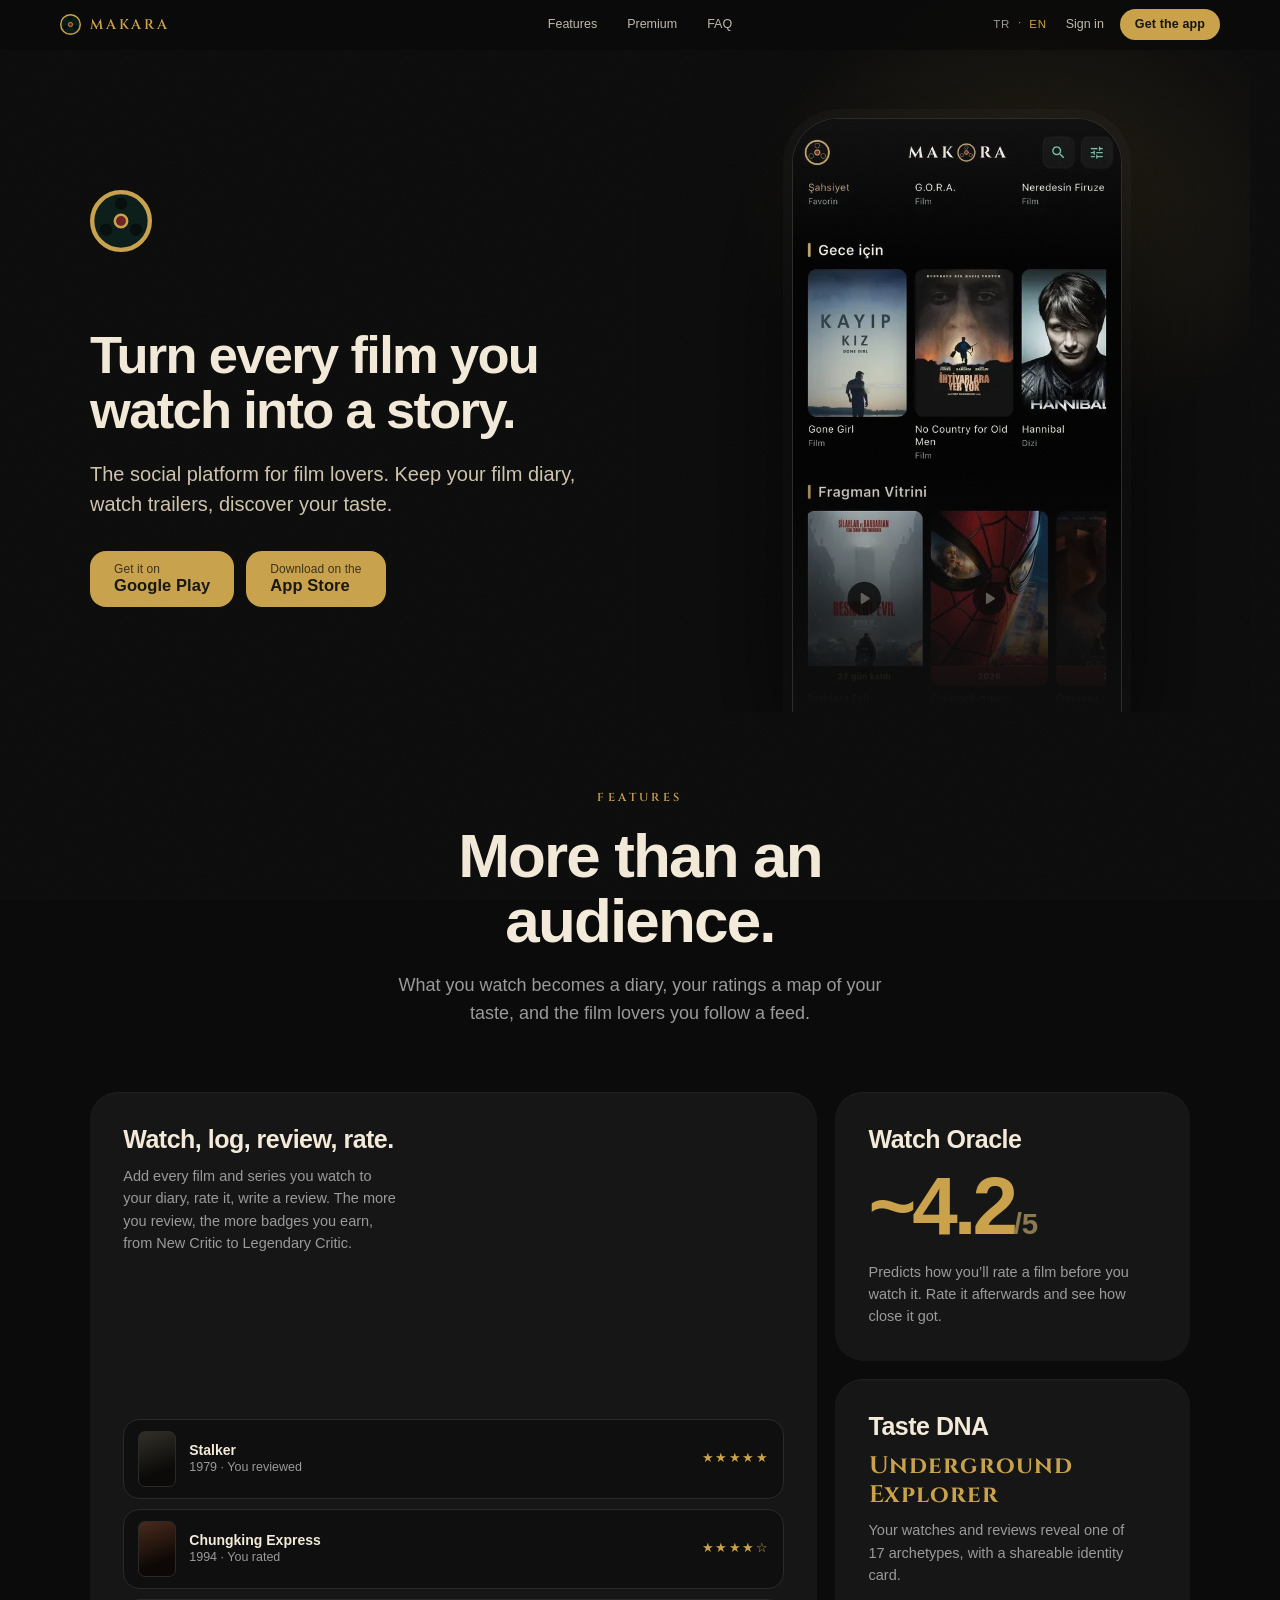
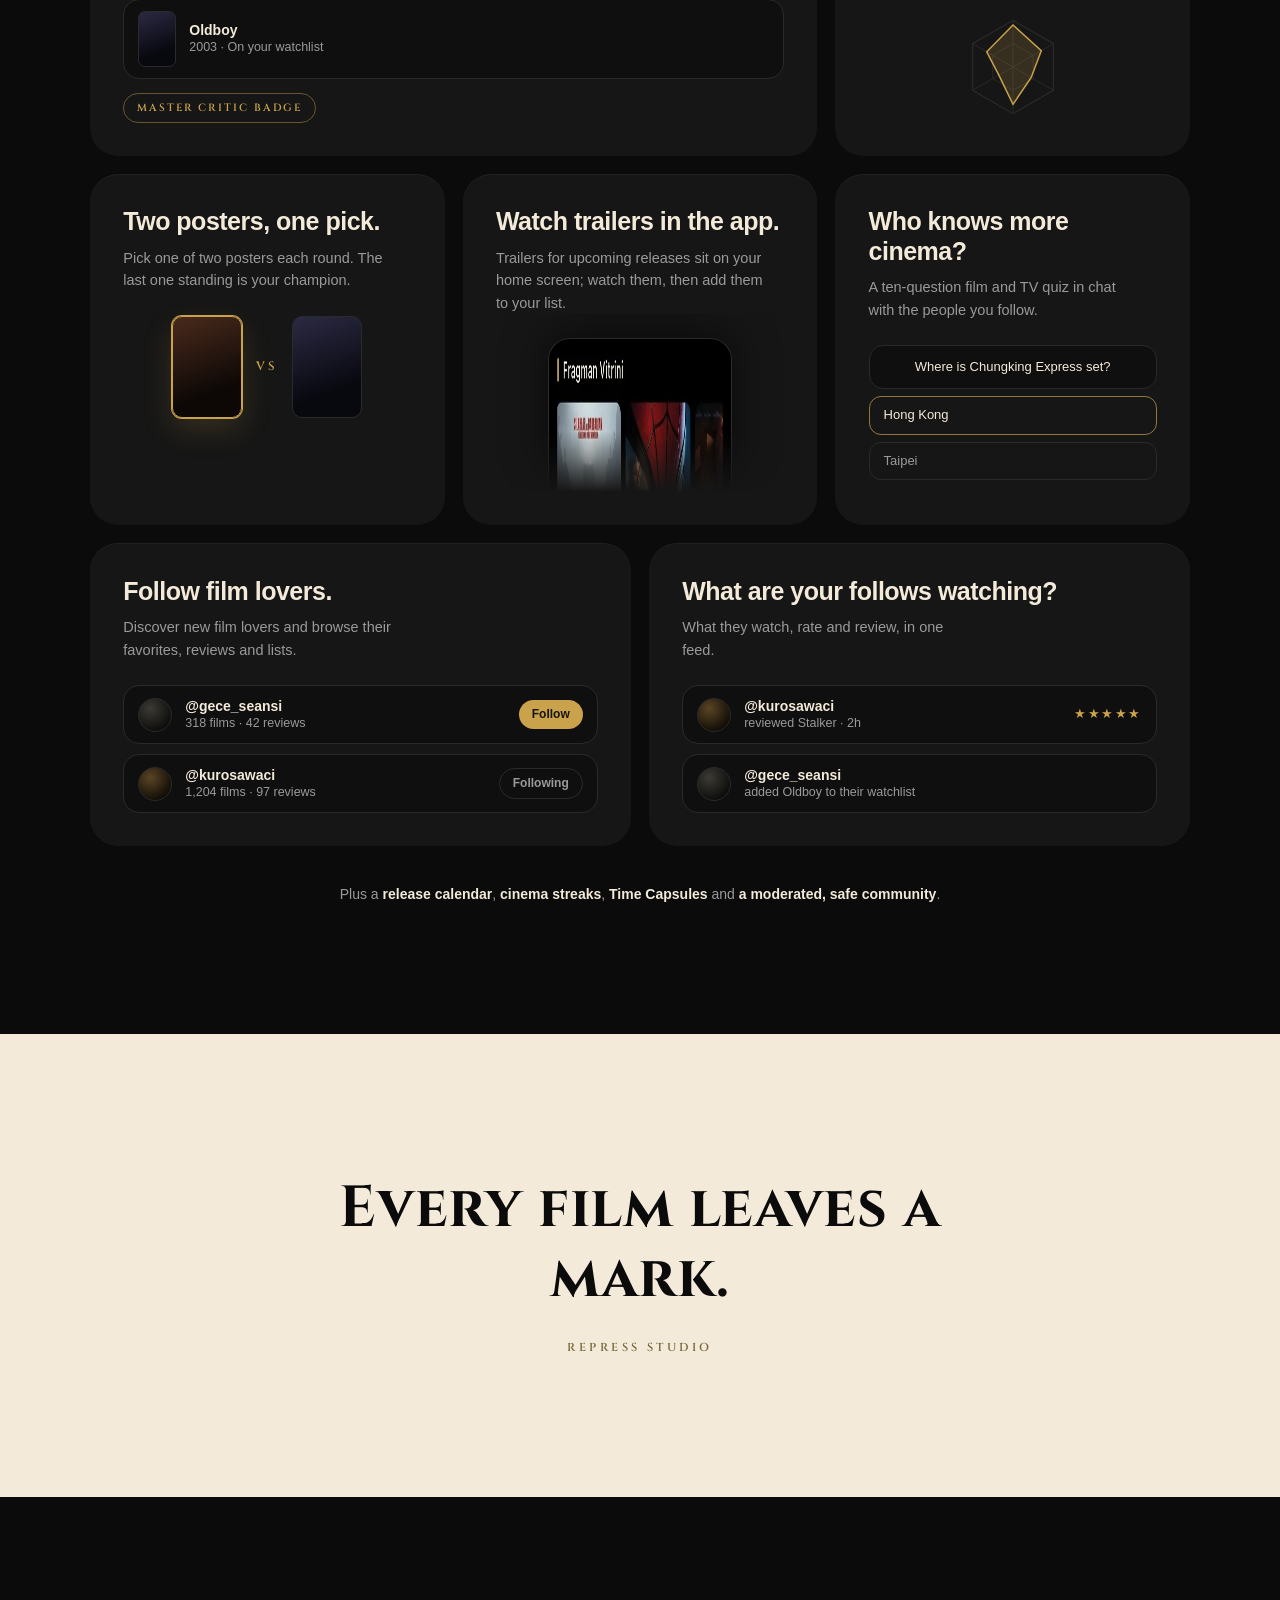
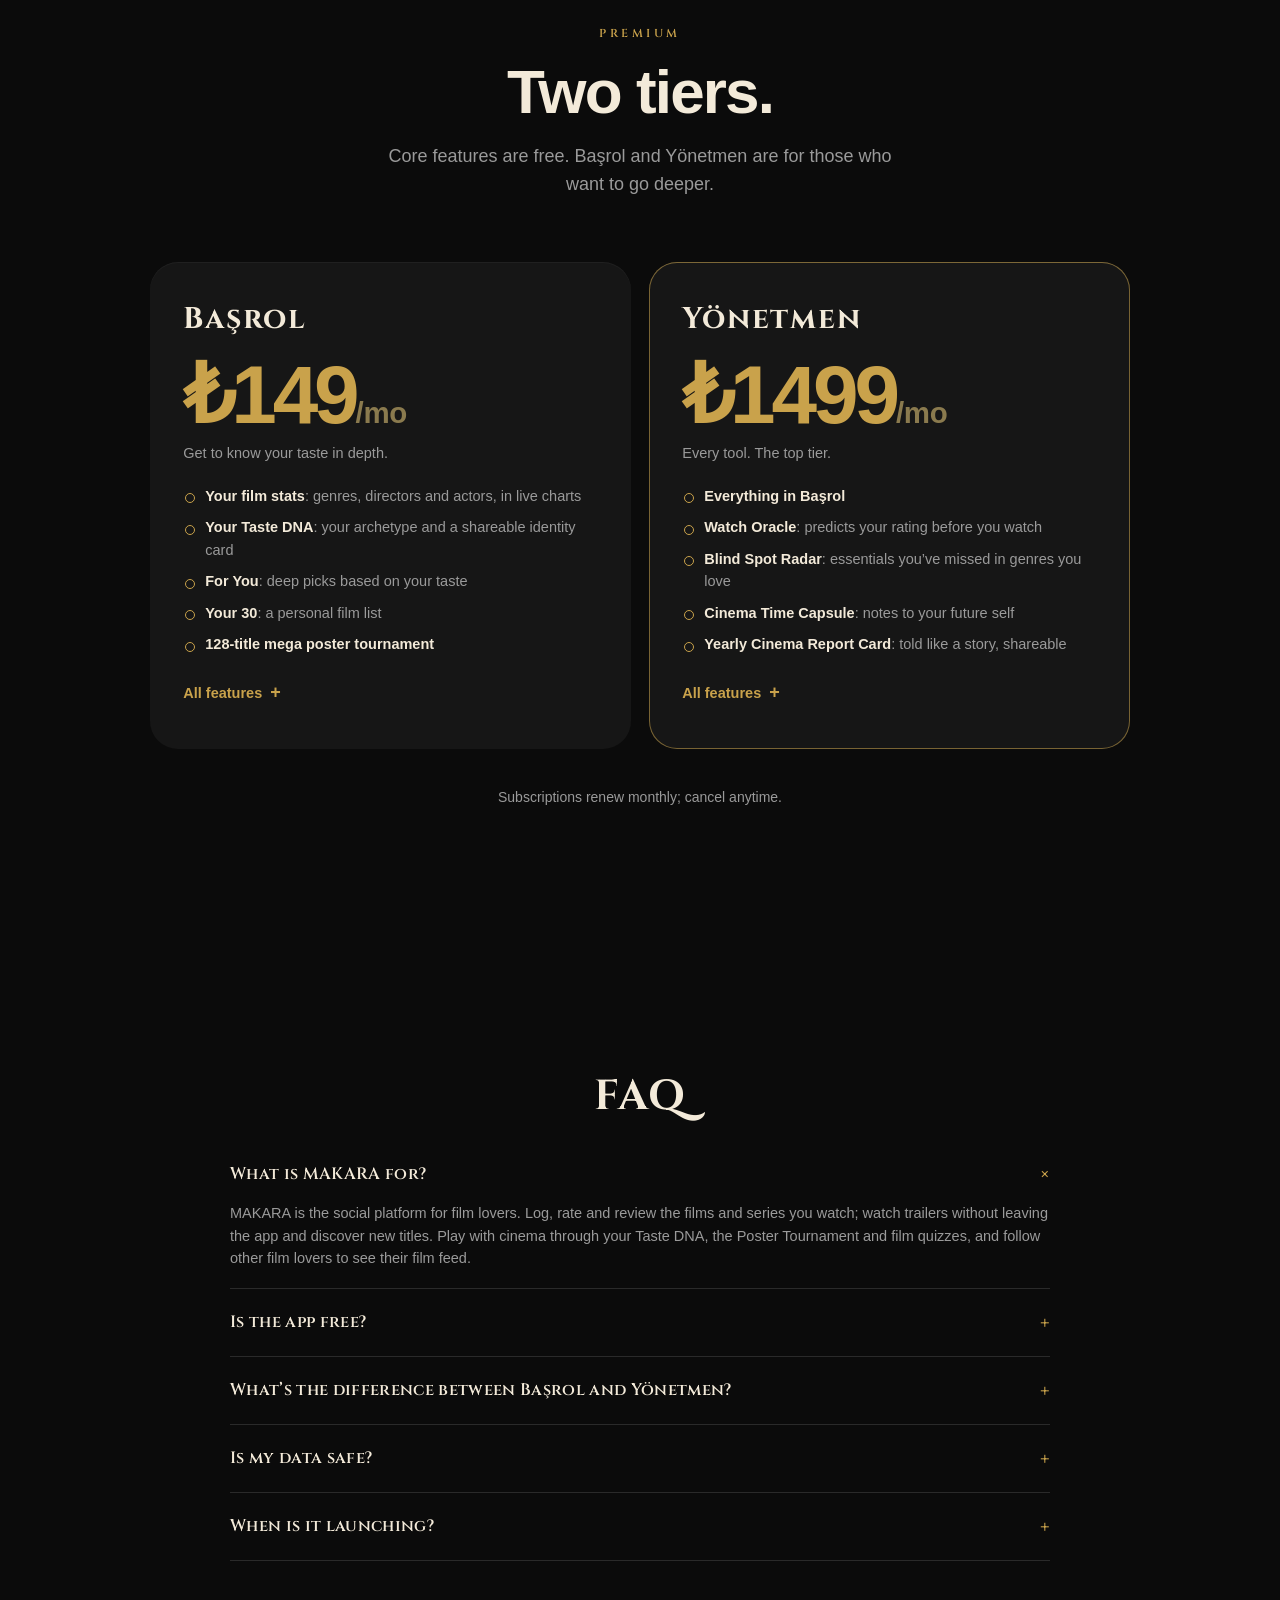
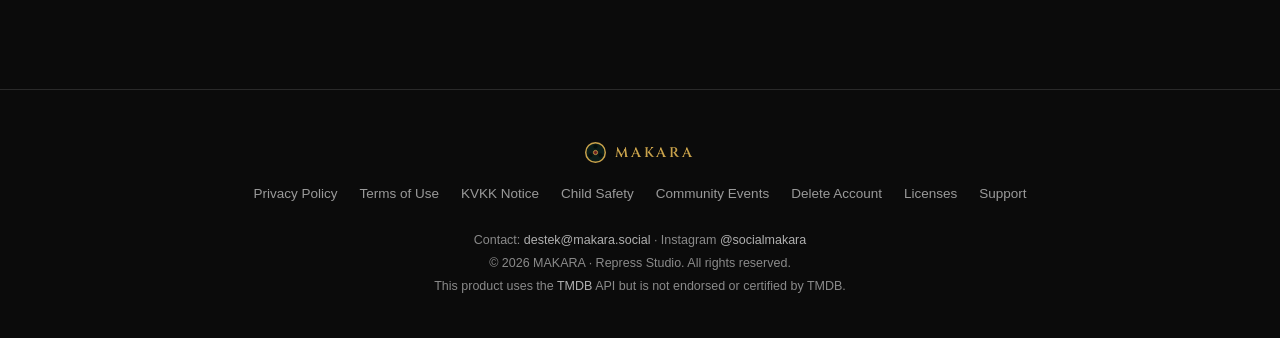
==== commit 1272a9ce: "iOS yayinda: App Store dugmeleri acildi (IOS_YAYINDA = true) MAKARA App Store'da (id6797695011) 2026" ====
--- a/index.html
+++ b/index.html
@@ -678,7 +678,7 @@
 /* App Store dugmesi. Bag Apple ID'den (6797695011) ve degismez; iOS
    yayina alininca IOS_YAYINDA = true yap (web/ortak.js'te de ayni bayrak).
    O zamana kadar "Yakinda" yazan pasif dugme kalir. */
-const IOS_YAYINDA = false;
+const IOS_YAYINDA = true;
 if (IOS_YAYINDA) {
   const eski = document.getElementById('ios-dugme');
   const a = document.createElement('a');
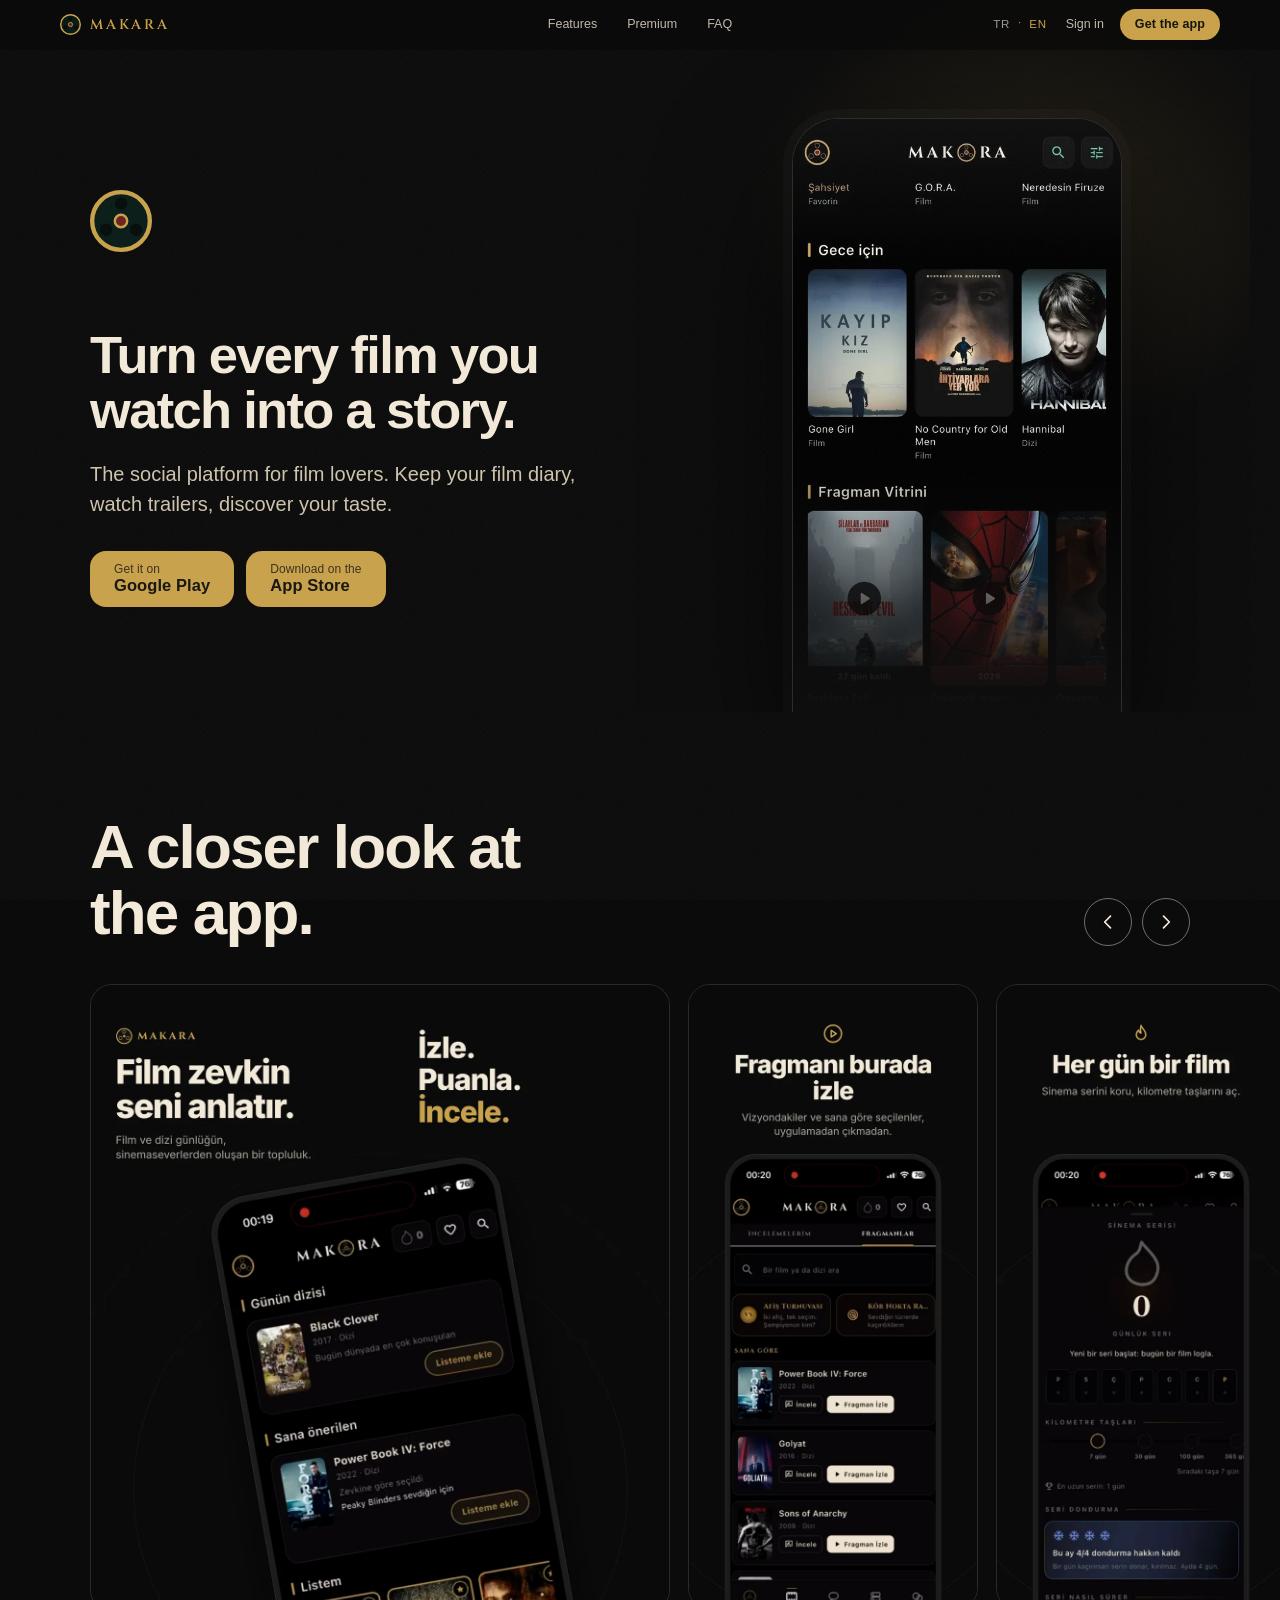
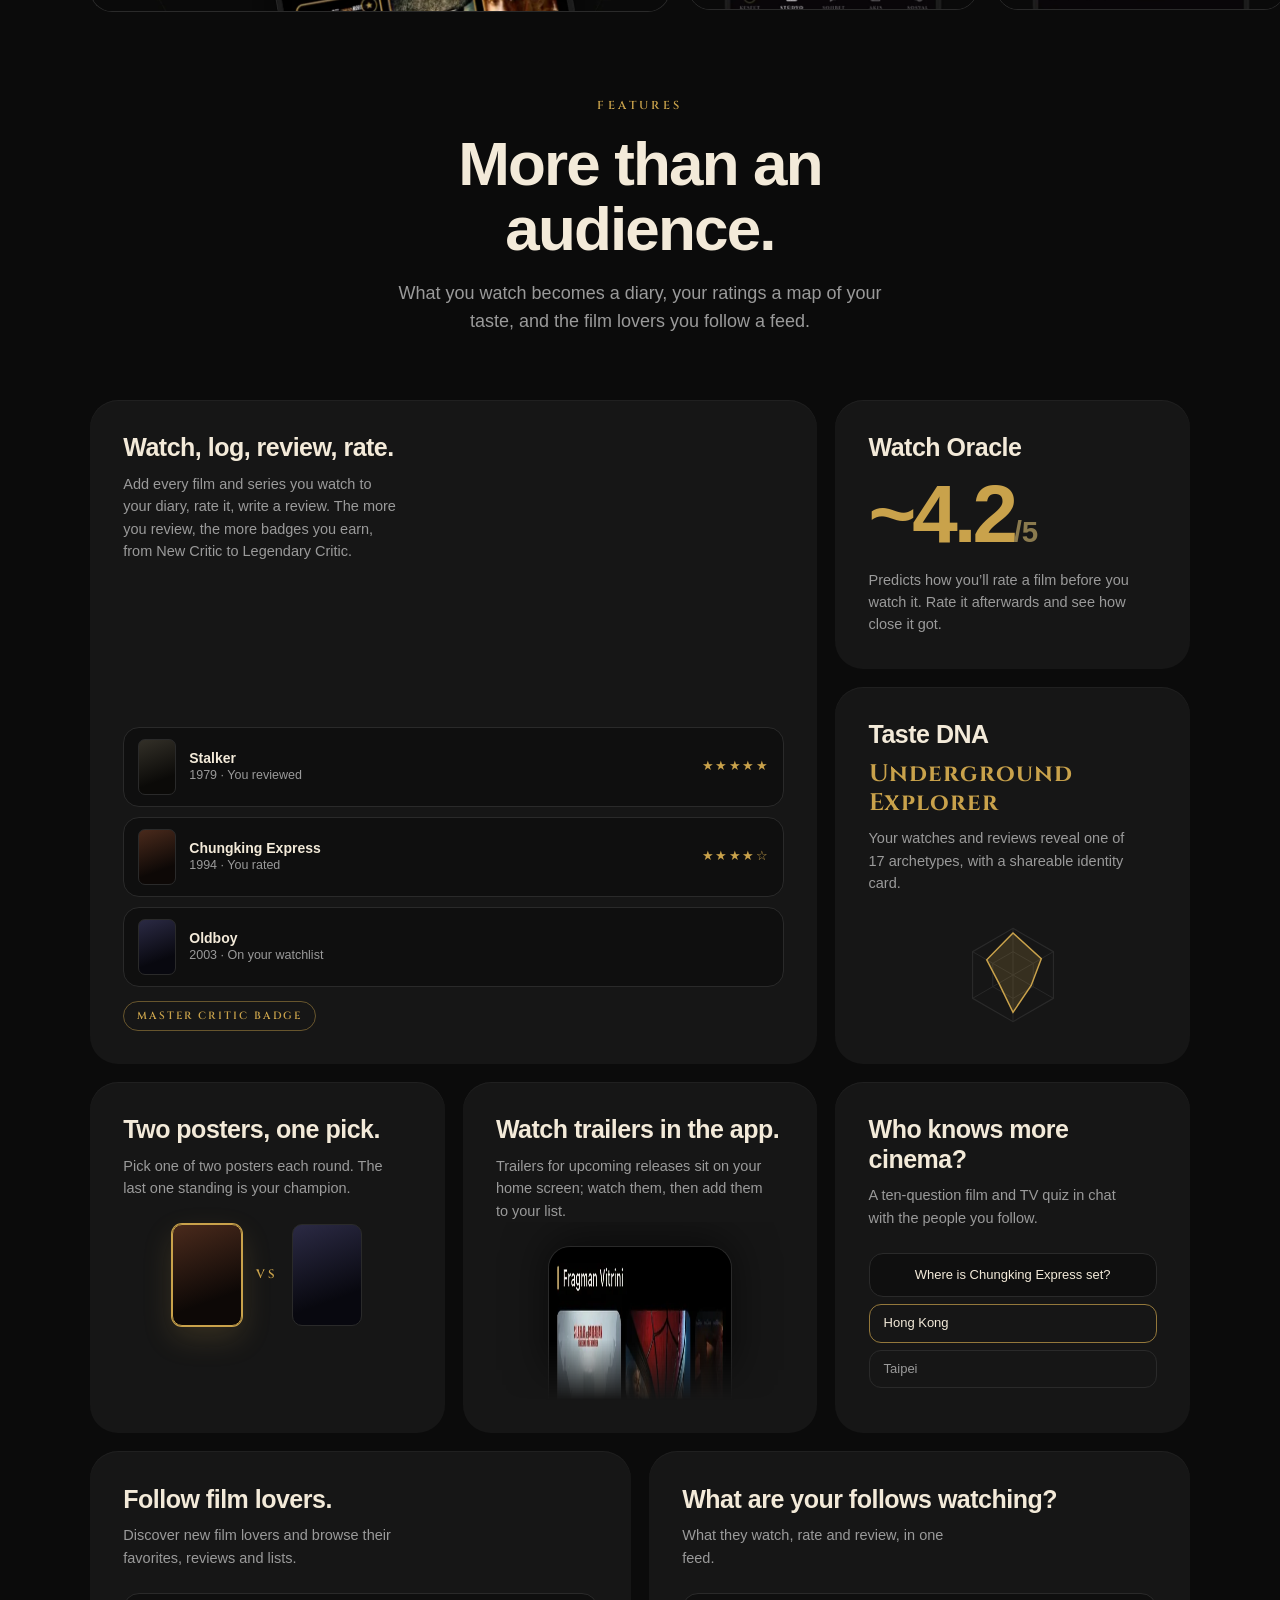
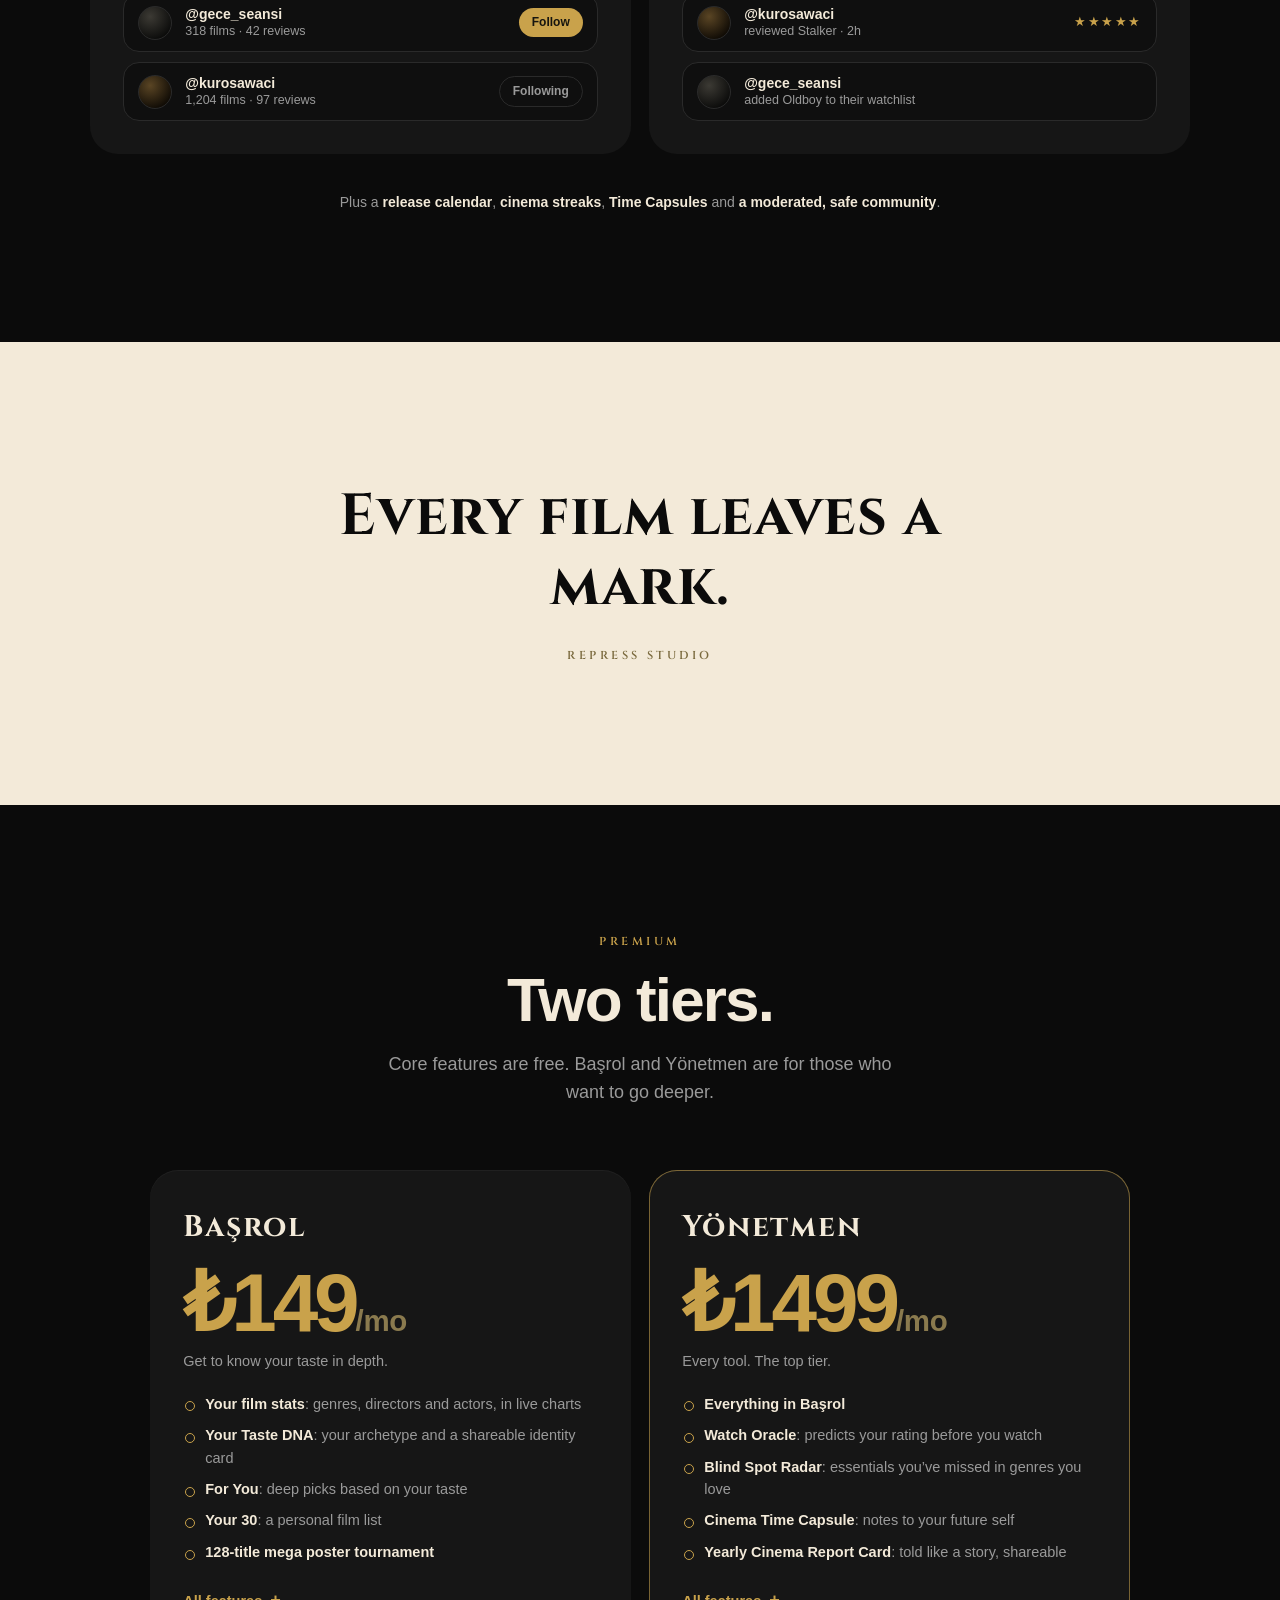
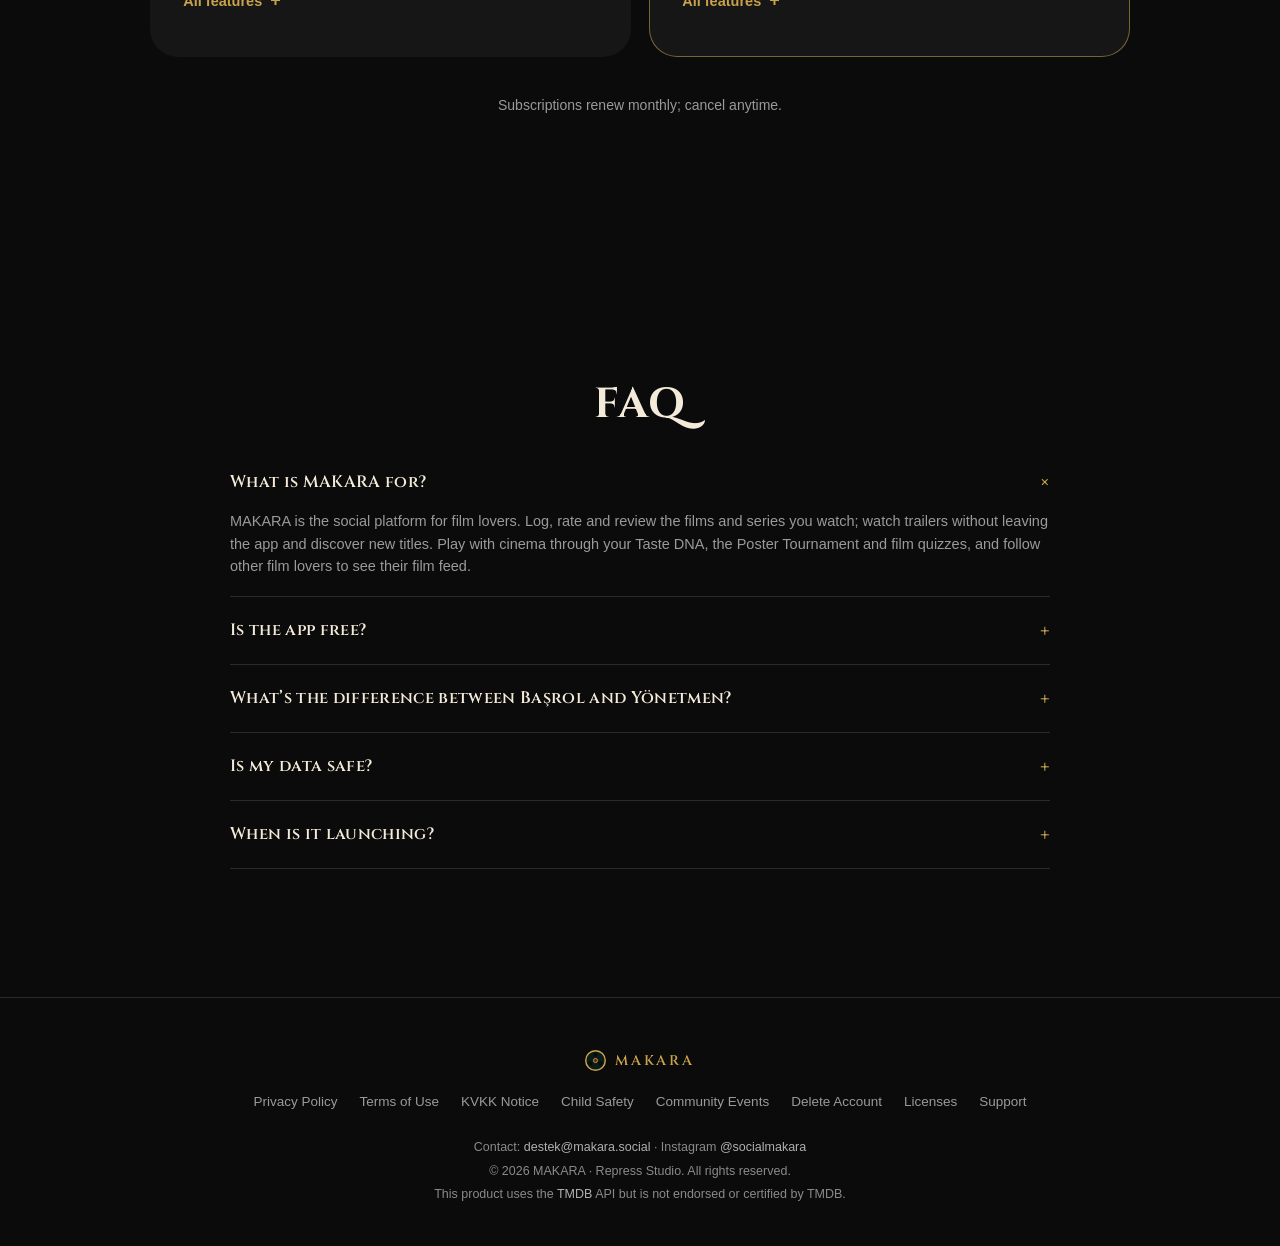
==== commit 99895358: "Ana sayfa: uygulamadan kareler seridi (magaza gorselleri) Acilis ile Ozellikler arasina yatay kaydir" ====
--- a/index.html
+++ b/index.html
@@ -189,6 +189,34 @@
   .acilis{grid-template-columns:1fr;padding-top:104px}
   .acilis-ic{padding-bottom:0}
 }
+
+/* ---------------- UYGULAMADAN KARELER ----------------
+   Magaza gorselleri yatay bir seritte. Uzun bir liste (8 kare) oldugu
+   icin alt alta degil kaydirmali; ilk iki kare magazadaki gibi tek
+   parca (aralarinda bosluk yok, ic koseler duz). Kaydirma dinleyicisi
+   yok: oklar yalniz scrollBy cagiriyor, gerisi CSS scroll-snap. */
+.kareler{padding:clamp(64px,8vw,104px) 0 0}
+.kareler-ust{max-width:var(--en);margin:0 auto clamp(22px,3vw,34px);display:flex;align-items:flex-end;
+  justify-content:space-between;gap:20px;padding:0 var(--kenar);box-sizing:border-box}
+.kareler-ust .h2{max-width:14ch}
+.oklar{display:flex;gap:10px;flex:none}
+.oklar button{width:48px;height:48px;border-radius:24px;border:1.5px solid #6E6E6E;background:transparent;
+  color:var(--cream);display:flex;align-items:center;justify-content:center;cursor:pointer;
+  transition:border-color .3s,background .3s}
+.oklar button:hover{border-color:var(--gold);background:rgba(201,162,75,.08)}
+.oklar svg{width:20px;height:20px}
+.serit{list-style:none;display:flex;gap:18px;overflow-x:auto;scroll-snap-type:x mandatory;
+  --serit-bas:max(var(--kenar),calc((100% - var(--en)) / 2 + var(--kenar)));
+  scroll-padding-inline:var(--serit-bas);padding:4px var(--serit-bas) 8px;scrollbar-width:none;
+  -webkit-overflow-scrolling:touch}
+.serit::-webkit-scrollbar{display:none}
+.serit li{flex:none;width:clamp(210px,23vw,290px);scroll-snap-align:start}
+.serit img{width:100%;height:auto;display:block;border-radius:22px;border:1px solid var(--line);background:#0B0B0B}
+.serit li.sol{margin-right:-18px}
+.serit li.sol img{border-radius:22px 0 0 22px;border-right:0}
+.serit li.sag{scroll-snap-align:none}
+.serit li.sag img{border-radius:0 22px 22px 0;border-left:0}
+@media(max-width:640px){.oklar{display:none}}
 
 /* ---------------- BENTO ---------------- */
 .bento{display:grid;grid-template-columns:repeat(6,1fr);gap:clamp(12px,1.4vw,18px)}
@@ -375,6 +403,27 @@
   <div class="urun bel"><img src="img/vitrin.webp" alt="MAKARA keşfet ekranı" width="560" height="1008" fetchpriority="high"></div>
 </section>
 
+<!-- ===================== UYGULAMADAN KARELER ===================== -->
+<section class="kareler bel" aria-labelledby="kareler-baslik">
+  <div class="kareler-ust">
+    <h2 class="h2" id="kareler-baslik" data-i18n="kar.h">Uygulamaya yakından bak.</h2>
+    <div class="oklar">
+      <button type="button" id="kare-geri" aria-label="Önceki kareler" data-i18n-aria="kar.geri"><svg viewBox="0 0 24 24" fill="none" stroke="currentColor" stroke-width="2" stroke-linecap="round" stroke-linejoin="round" aria-hidden="true"><path d="M15 5l-7 7 7 7"/></svg></button>
+      <button type="button" id="kare-ileri" aria-label="Sonraki kareler" data-i18n-aria="kar.ileri"><svg viewBox="0 0 24 24" fill="none" stroke="currentColor" stroke-width="2" stroke-linecap="round" stroke-linejoin="round" aria-hidden="true"><path d="M9 5l7 7-7 7"/></svg></button>
+    </div>
+  </div>
+  <ul class="serit" id="serit" tabindex="0" aria-label="MAKARA uygulama ekranları">
+    <li class="sol"><img src="img/kareler/01.webp" alt="Film zevkin seni anlatır: MAKARA Keşfet ekranı" width="600" height="1300" loading="lazy" decoding="async"></li>
+    <li class="sag"><img src="img/kareler/02.webp" alt="İzle, puanla, incele: Keşfet ekranının devamı" width="600" height="1300" loading="lazy" decoding="async"></li>
+    <li><img src="img/kareler/03.webp" alt="Fragmanlar ekranı" width="600" height="1300" loading="lazy" decoding="async"></li>
+    <li><img src="img/kareler/04.webp" alt="Sinema serisi ekranı" width="600" height="1300" loading="lazy" decoding="async"></li>
+    <li><img src="img/kareler/05.webp" alt="Zevkine yakın sinemaseverler ekranı" width="600" height="1300" loading="lazy" decoding="async"></li>
+    <li><img src="img/kareler/06.webp" alt="Takip edilenlerin akışı" width="600" height="1300" loading="lazy" decoding="async"></li>
+    <li><img src="img/kareler/07.webp" alt="Sohbet ekranı" width="600" height="1300" loading="lazy" decoding="async"></li>
+    <li><img src="img/kareler/08.webp" alt="Premium kademeleri ekranı" width="600" height="1300" loading="lazy" decoding="async"></li>
+  </ul>
+</section>
+
 <!-- ===================== BENTO ===================== -->
 <section class="bolum" id="ozellikler">
   <div class="basi bel">
@@ -567,6 +616,9 @@
  "hero.play":["<small>Şimdi indir</small>Google Play","<small>Get it on</small>Google Play"],
  "hero.ios":["<small>Yakında</small>App Store","<small>Coming soon</small>App Store"],
  "hero.iosCanli":["<small>Şimdi indir</small>App Store","<small>Download on the</small>App Store"],
+ "kar.h":["Uygulamaya yakından bak.","A closer look at the app."],
+ "kar.geri":["Önceki kareler","Previous screens"],
+ "kar.ileri":["Sonraki kareler","Next screens"],
  "oz.etiket":["Özellikler","Features"],
  "oz.h":["Seyirciden fazlası.","More than an audience."],
  "oz.p":["İzlediklerin bir günlüğe, puanların bir zevk haritasına, takip ettiğin sinemaseverler bir akışa dönüşür.","What you watch becomes a diary, your ratings a map of your taste, and the film lovers you follow a feed."],
@@ -646,6 +698,10 @@
     const k = T[el.dataset.i18n];
     if (k) el.innerHTML = k[s];
   });
+  document.querySelectorAll('[data-i18n-aria]').forEach(el => {
+    const k = T[el.dataset.i18nAria];
+    if (k) el.setAttribute('aria-label', k[s]);
+  });
   document.title = T['meta.title'][s];
   document.querySelectorAll('.dil button').forEach(b =>
     b.classList.toggle('acik', b.dataset.dil === dil));
@@ -699,6 +755,15 @@
   const bar = document.getElementById('bar');
   new IntersectionObserver(([x]) => bar.classList.toggle('kaydi', !x.isIntersecting))
     .observe(document.getElementById('ust-isaret'));
+}
+
+/* Kareler seridi: oklar bir ekran genisligi kadar kaydirir (dinleyici yok,
+   kaydirmayi tarayici ve scroll-snap yapiyor). */
+const serit = document.getElementById('serit');
+if (serit) {
+  const kay = (yon) => serit.scrollBy({ left: yon * serit.clientWidth * 0.8, behavior: azHareket ? 'auto' : 'smooth' });
+  document.getElementById('kare-geri').addEventListener('click', () => kay(-1));
+  document.getElementById('kare-ileri').addEventListener('click', () => kay(1));
 }
 
 /* --- yukselerek belirme ---
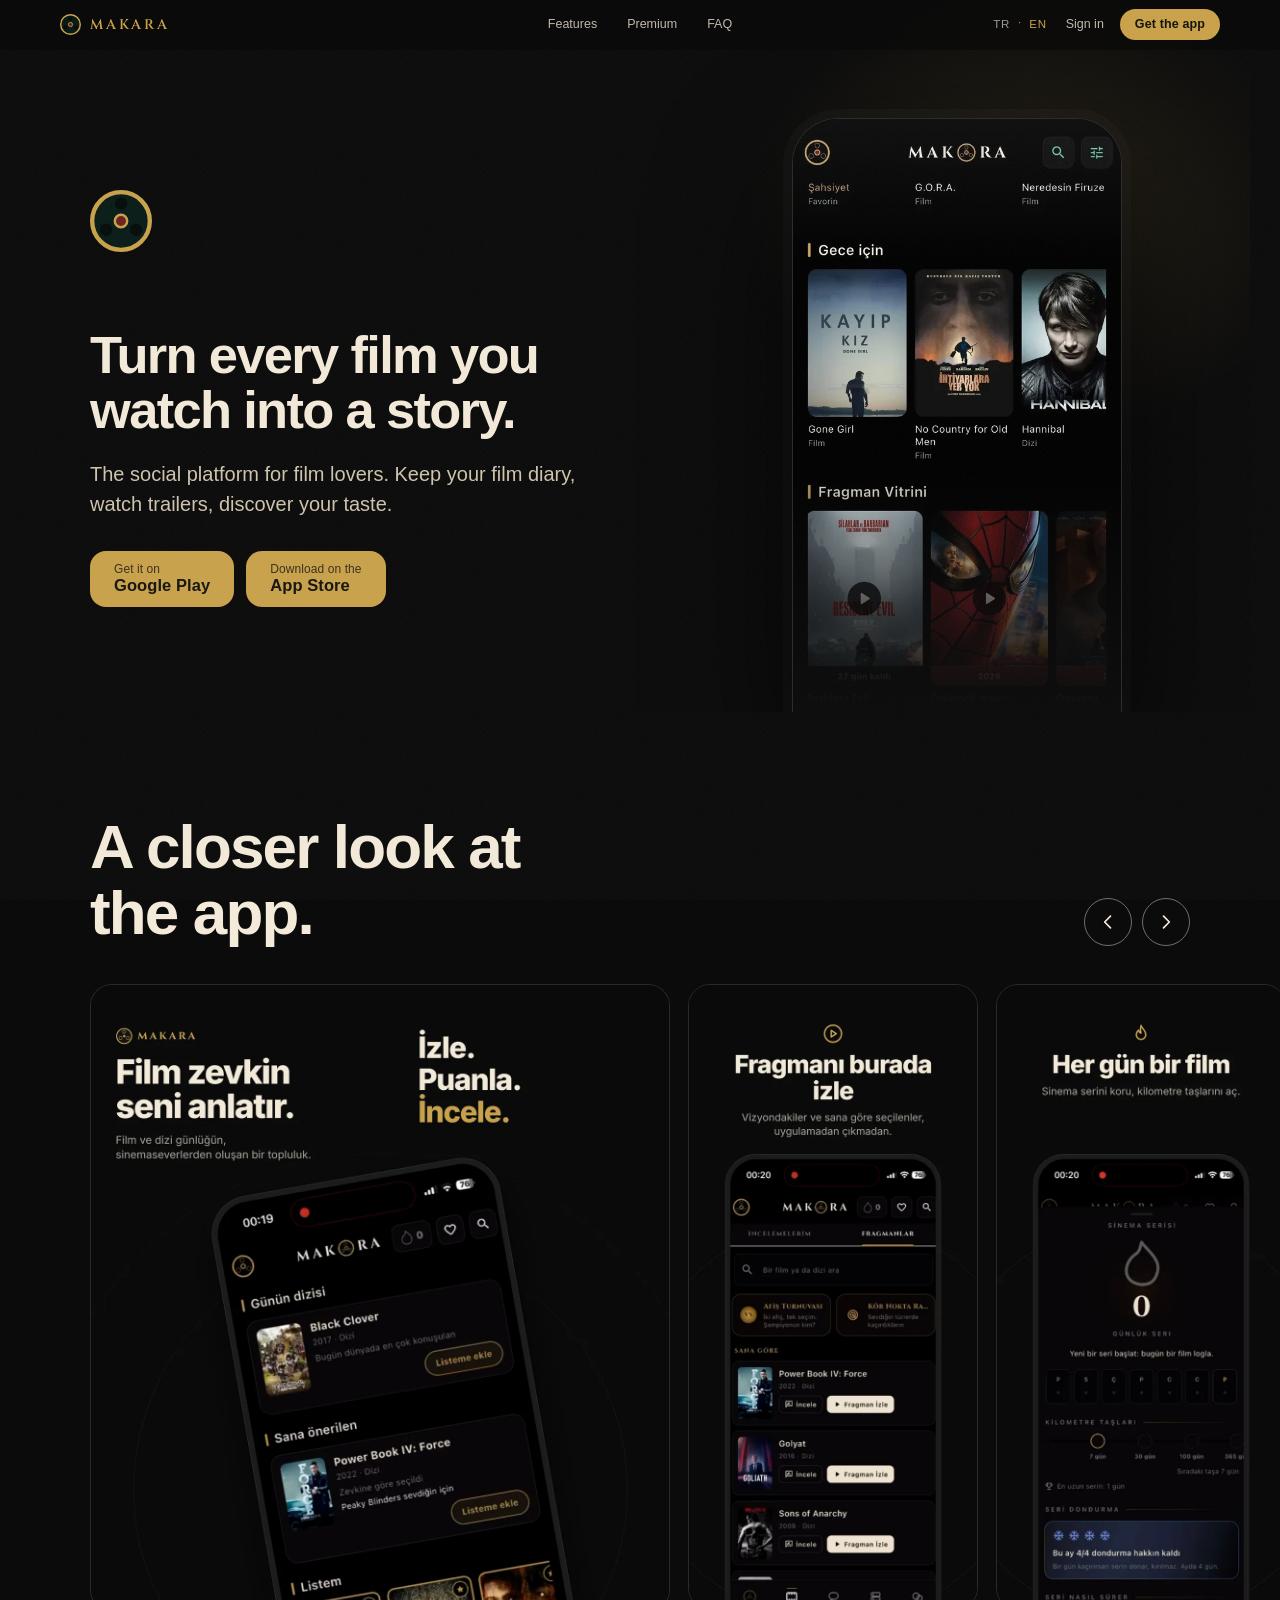
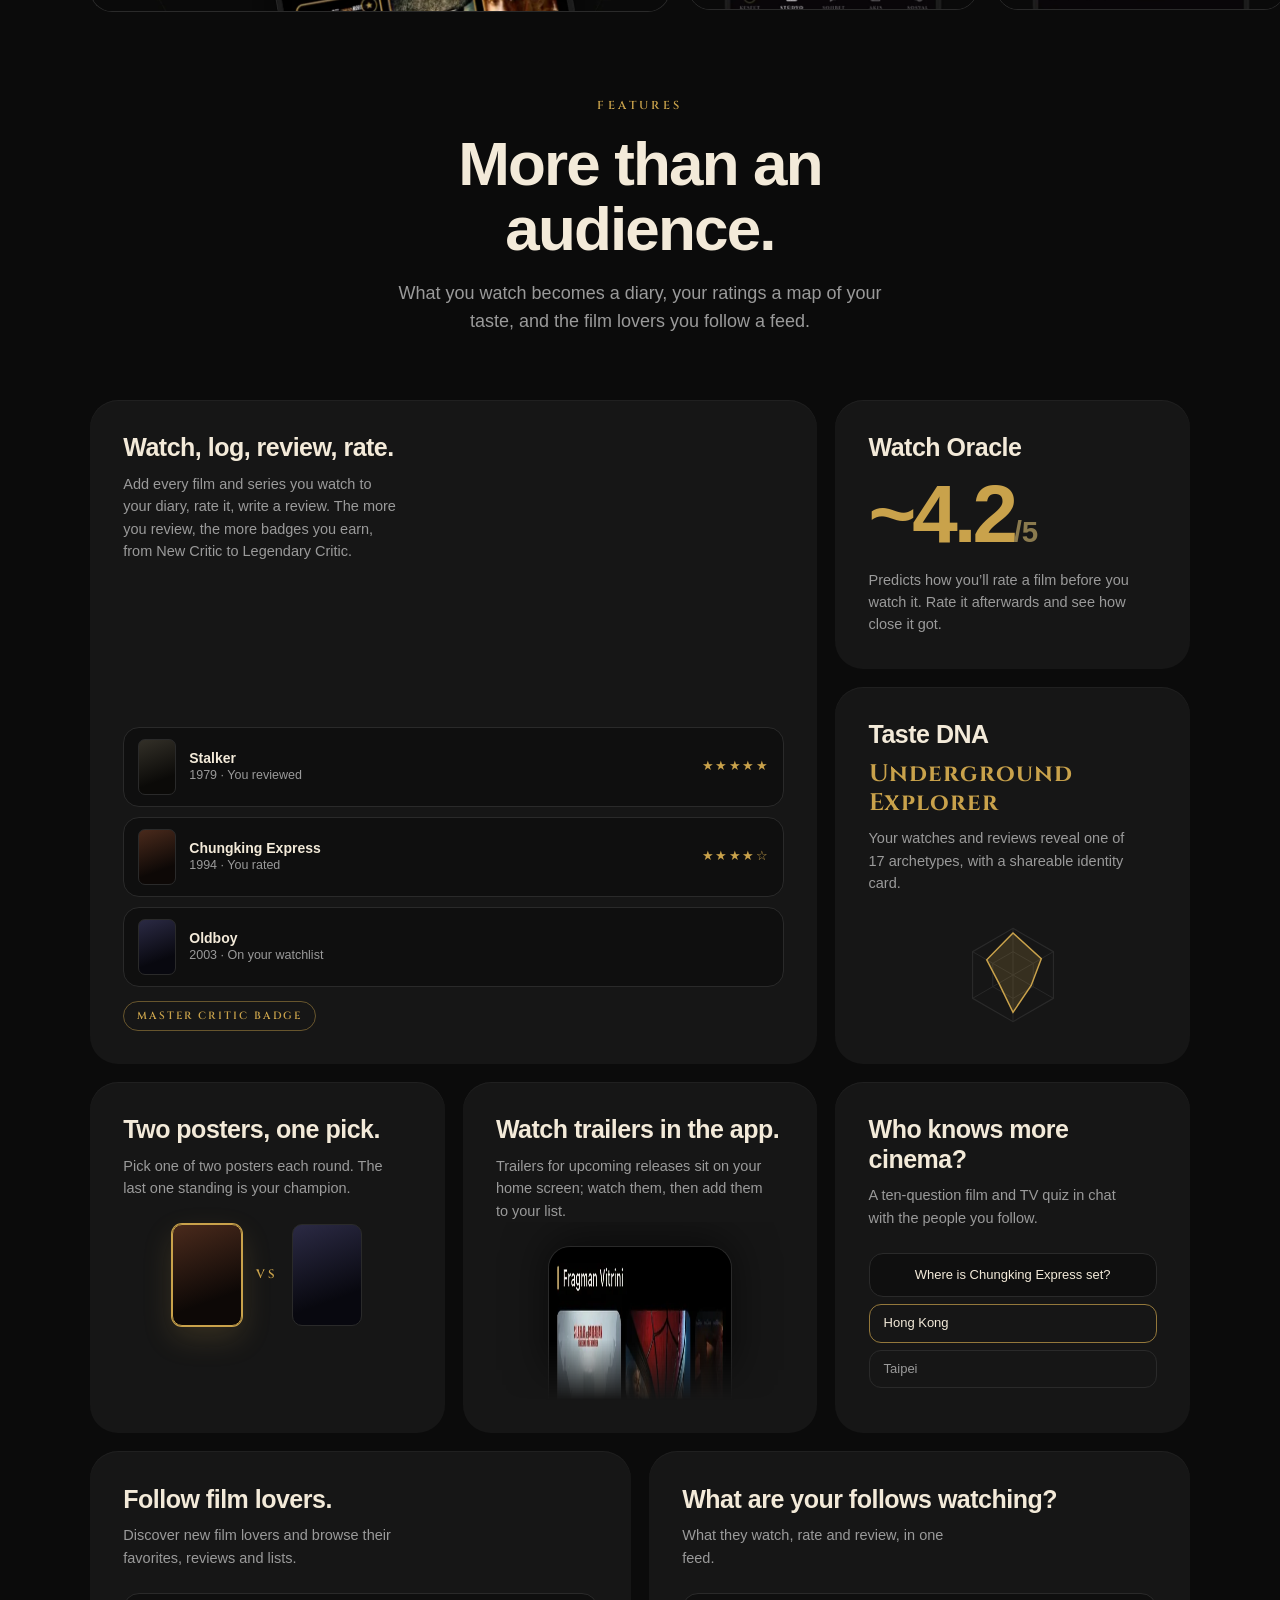
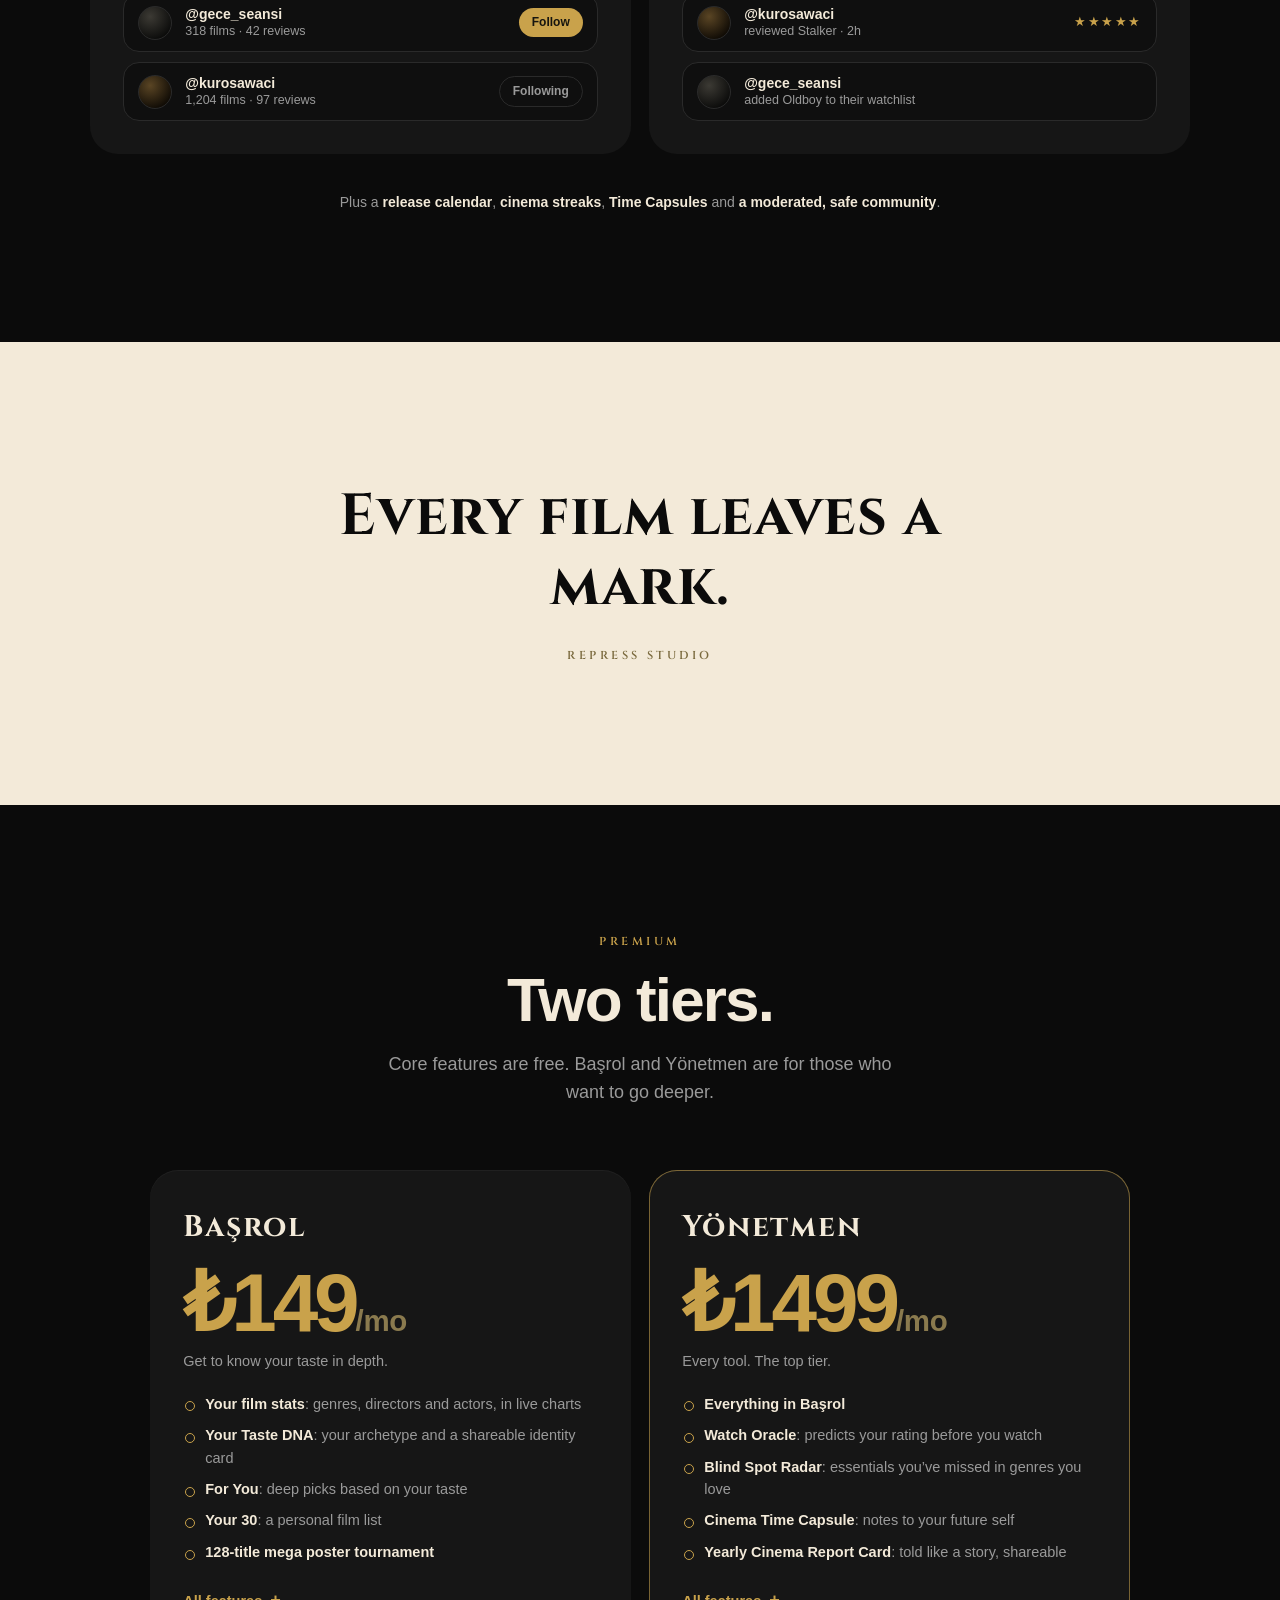
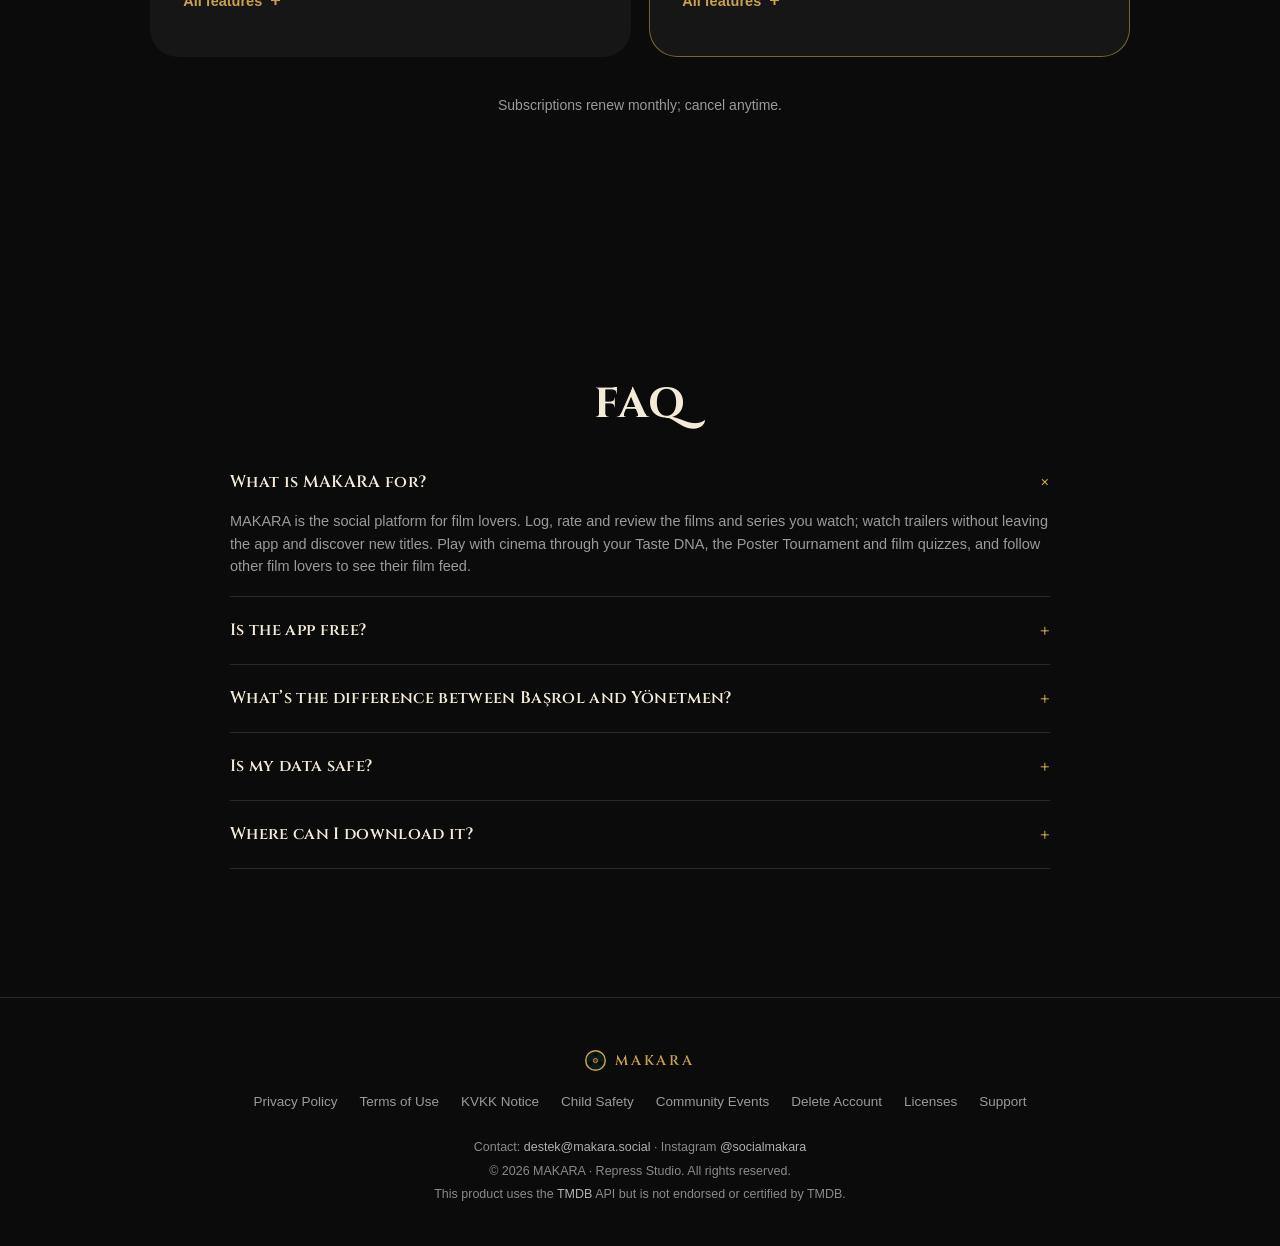
==== commit cbefd572: "Ana sayfa: yayin durumu metinleri guncellendi (iki magazada yayinda) - SSS 'Ne zaman cikiyor? ... Ap" ====
--- a/index.html
+++ b/index.html
@@ -14,7 +14,7 @@
 {"@context":"https://schema.org","@graph":[
  {"@type":"Organization","@id":"https://makara.social/#org","name":"Repress Studio","url":"https://makara.social/","logo":"https://makara.social/img/icon-512.png","email":"destek@makara.social","sameAs":["https://instagram.com/socialmakara"]},
  {"@type":"WebSite","@id":"https://makara.social/#site","name":"MAKARA","alternateName":"MAKARA - Sinemaseverlerin sosyal platformu","url":"https://makara.social/","inLanguage":["tr","en"],"publisher":{"@id":"https://makara.social/#org"}},
- {"@type":"MobileApplication","name":"MAKARA","operatingSystem":"Android","applicationCategory":"SocialNetworkingApplication","description":"Sinemaseverlerin sosyal platformu: film günlüğü, incelemeler, fragmanlar, Zevk DNA'sı, Afiş Turnuvası ve takip ağı.","offers":{"@type":"Offer","price":"0","priceCurrency":"TRY"},"downloadUrl":"https://play.google.com/store/apps/details?id=social.makara.app","publisher":{"@id":"https://makara.social/#org"}}
+ {"@type":"MobileApplication","name":"MAKARA","operatingSystem":"Android, iOS","applicationCategory":"SocialNetworkingApplication","description":"Sinemaseverlerin sosyal platformu: film günlüğü, incelemeler, fragmanlar, Zevk DNA'sı, Afiş Turnuvası ve takip ağı.","offers":{"@type":"Offer","price":"0","priceCurrency":"TRY"},"downloadUrl":"https://play.google.com/store/apps/details?id=social.makara.app","publisher":{"@id":"https://makara.social/#org"}}
 ]}
 </script>
 <meta property="og:type" content="website">
@@ -397,7 +397,7 @@
     <div class="dugmeler bel">
       <a class="dgm dolu" href="https://play.google.com/store/apps/details?id=social.makara.app"
          target="_blank" rel="noopener" data-i18n="hero.play"><small>Şimdi indir</small>Google Play</a>
-      <span class="dgm bos" id="ios-dugme" data-i18n="hero.ios"><small>Yakında</small>App Store</span>
+      <a class="dgm dolu" id="ios-dugme" href="https://apps.apple.com/app/id6797695011" target="_blank" rel="noopener" data-i18n="hero.iosCanli"><small>Şimdi indir</small>App Store</a>
     </div>
   </div>
   <div class="urun bel"><img src="img/vitrin.webp" alt="MAKARA keşfet ekranı" width="560" height="1008" fetchpriority="high"></div>
@@ -419,8 +419,6 @@
     <li><img src="img/kareler/04.webp" alt="Sinema serisi ekranı" width="600" height="1300" loading="lazy" decoding="async"></li>
     <li><img src="img/kareler/05.webp" alt="Zevkine yakın sinemaseverler ekranı" width="600" height="1300" loading="lazy" decoding="async"></li>
     <li><img src="img/kareler/06.webp" alt="Takip edilenlerin akışı" width="600" height="1300" loading="lazy" decoding="async"></li>
-    <li><img src="img/kareler/07.webp" alt="Sohbet ekranı" width="600" height="1300" loading="lazy" decoding="async"></li>
-    <li><img src="img/kareler/08.webp" alt="Premium kademeleri ekranı" width="600" height="1300" loading="lazy" decoding="async"></li>
   </ul>
 </section>
 
@@ -579,8 +577,8 @@
       <p data-i18n="s5.a">Başrol; sinema istatistiklerini, Zevk DNA’nı, kişisel önerileri ve 128’lik dev afiş turnuvasını açar. Yönetmen, Başrol’ün her şeyine ek olarak İzleme Kâhini, Kör Nokta Radarı, Sinema Zaman Kapsülü ve Yıllık Sinema Karnesi’ni getirir.</p></details>
     <details><summary data-i18n="s3.q">Verilerim güvende mi?</summary>
       <p data-i18n="s3.a">Tüm iletişim şifreli bağlantı üzerinden yapılır ve verilerin satılmaz. Ayrıntılar için <a href="/privacy.html">Gizlilik Politikası</a> ve <a href="/kvkk.html">KVKK</a> sayfasına bakabilirsin; hesabını istediğin an tamamen silebilirsin.</p></details>
-    <details><summary data-i18n="s4.q">Ne zaman çıkıyor?</summary>
-      <p data-i18n="s4.a">Google Play’de yayında. iOS sürümü App Store incelemesinde. Gelişmeler için <a href="https://instagram.com/socialmakara" target="_blank" rel="noopener">@socialmakara</a>.</p></details>
+    <details><summary data-i18n="s4.q">Nereden indirebilirim?</summary>
+      <p data-i18n="s4.a">MAKARA <a href="https://apps.apple.com/app/id6797695011" target="_blank" rel="noopener">App Store</a> ve <a href="https://play.google.com/store/apps/details?id=social.makara.app" target="_blank" rel="noopener">Google Play</a>'de ücretsiz. Yenilikler için <a href="https://instagram.com/socialmakara" target="_blank" rel="noopener">@socialmakara</a>.</p></details>
   </div>
 </section>
 
@@ -676,8 +674,8 @@
  "s5.a":["Başrol; sinema istatistiklerini, Zevk DNA’nı, kişisel önerileri ve 128’lik dev afiş turnuvasını açar. Yönetmen, Başrol’ün her şeyine ek olarak İzleme Kâhini, Kör Nokta Radarı, Sinema Zaman Kapsülü ve Yıllık Sinema Karnesi’ni getirir.","Başrol unlocks your film stats, your Taste DNA, personal picks and the 128-title mega poster tournament. Yönetmen includes everything in Başrol, plus the Watch Oracle, Blind Spot Radar, Cinema Time Capsule and the Yearly Cinema Report Card."],
  "s3.q":["Verilerim güvende mi?","Is my data safe?"],
  "s3.a":["Tüm iletişim şifreli bağlantı üzerinden yapılır ve verilerin satılmaz. Ayrıntılar için <a href=\"/privacy.html\">Gizlilik Politikası</a> ve <a href=\"/kvkk.html\">KVKK</a> sayfasına bakabilirsin; hesabını istediğin an tamamen silebilirsin.","All traffic runs over an encrypted connection and your data is never sold. See the <a href=\"/privacy.html\">Privacy Policy</a> and <a href=\"/kvkk.html\">KVKK</a> page; you can delete your account entirely at any time."],
- "s4.q":["Ne zaman çıkıyor?","When is it launching?"],
- "s4.a":["Google Play’de yayında. iOS sürümü App Store incelemesinde. Gelişmeler için <a href=\"https://instagram.com/socialmakara\" target=\"_blank\" rel=\"noopener\">@socialmakara</a>.","Live on Google Play. The iOS version is in App Store review. Follow <a href=\"https://instagram.com/socialmakara\" target=\"_blank\" rel=\"noopener\">@socialmakara</a> for updates."],
+ "s4.q":["Nereden indirebilirim?","Where can I download it?"],
+ "s4.a":["MAKARA <a href=\"https://apps.apple.com/app/id6797695011\" target=\"_blank\" rel=\"noopener\">App Store</a> ve <a href=\"https://play.google.com/store/apps/details?id=social.makara.app\" target=\"_blank\" rel=\"noopener\">Google Play</a>'de ücretsiz. Yenilikler için <a href=\"https://instagram.com/socialmakara\" target=\"_blank\" rel=\"noopener\">@socialmakara</a>.","MAKARA is free on the <a href=\"https://apps.apple.com/app/id6797695011\" target=\"_blank\" rel=\"noopener\">App Store</a> and <a href=\"https://play.google.com/store/apps/details?id=social.makara.app\" target=\"_blank\" rel=\"noopener\">Google Play</a>. Follow <a href=\"https://instagram.com/socialmakara\" target=\"_blank\" rel=\"noopener\">@socialmakara</a> for updates."],
  "f.privacy":["Gizlilik Politikası","Privacy Policy"],
  "f.terms":["Kullanım Koşulları","Terms of Use"],
  "f.kvkk":["KVKK Aydınlatma Metni","KVKK Notice"],
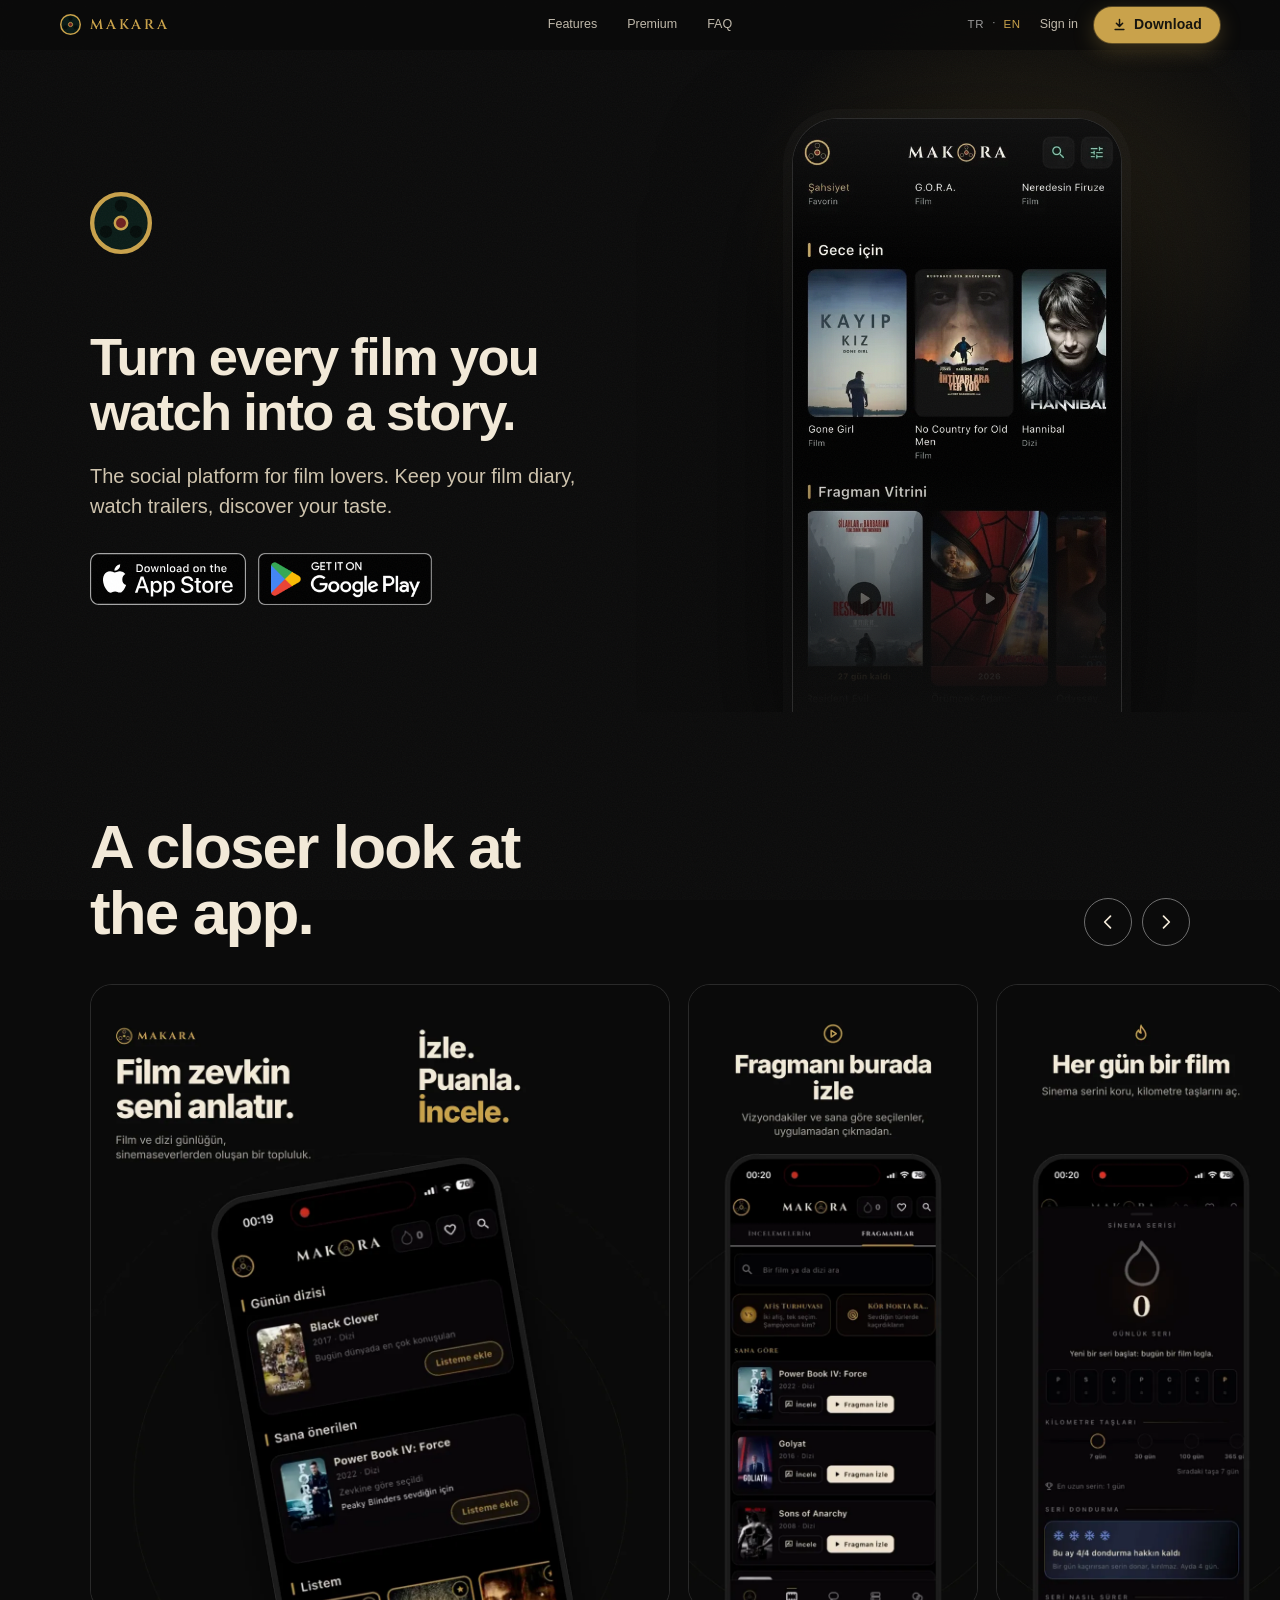
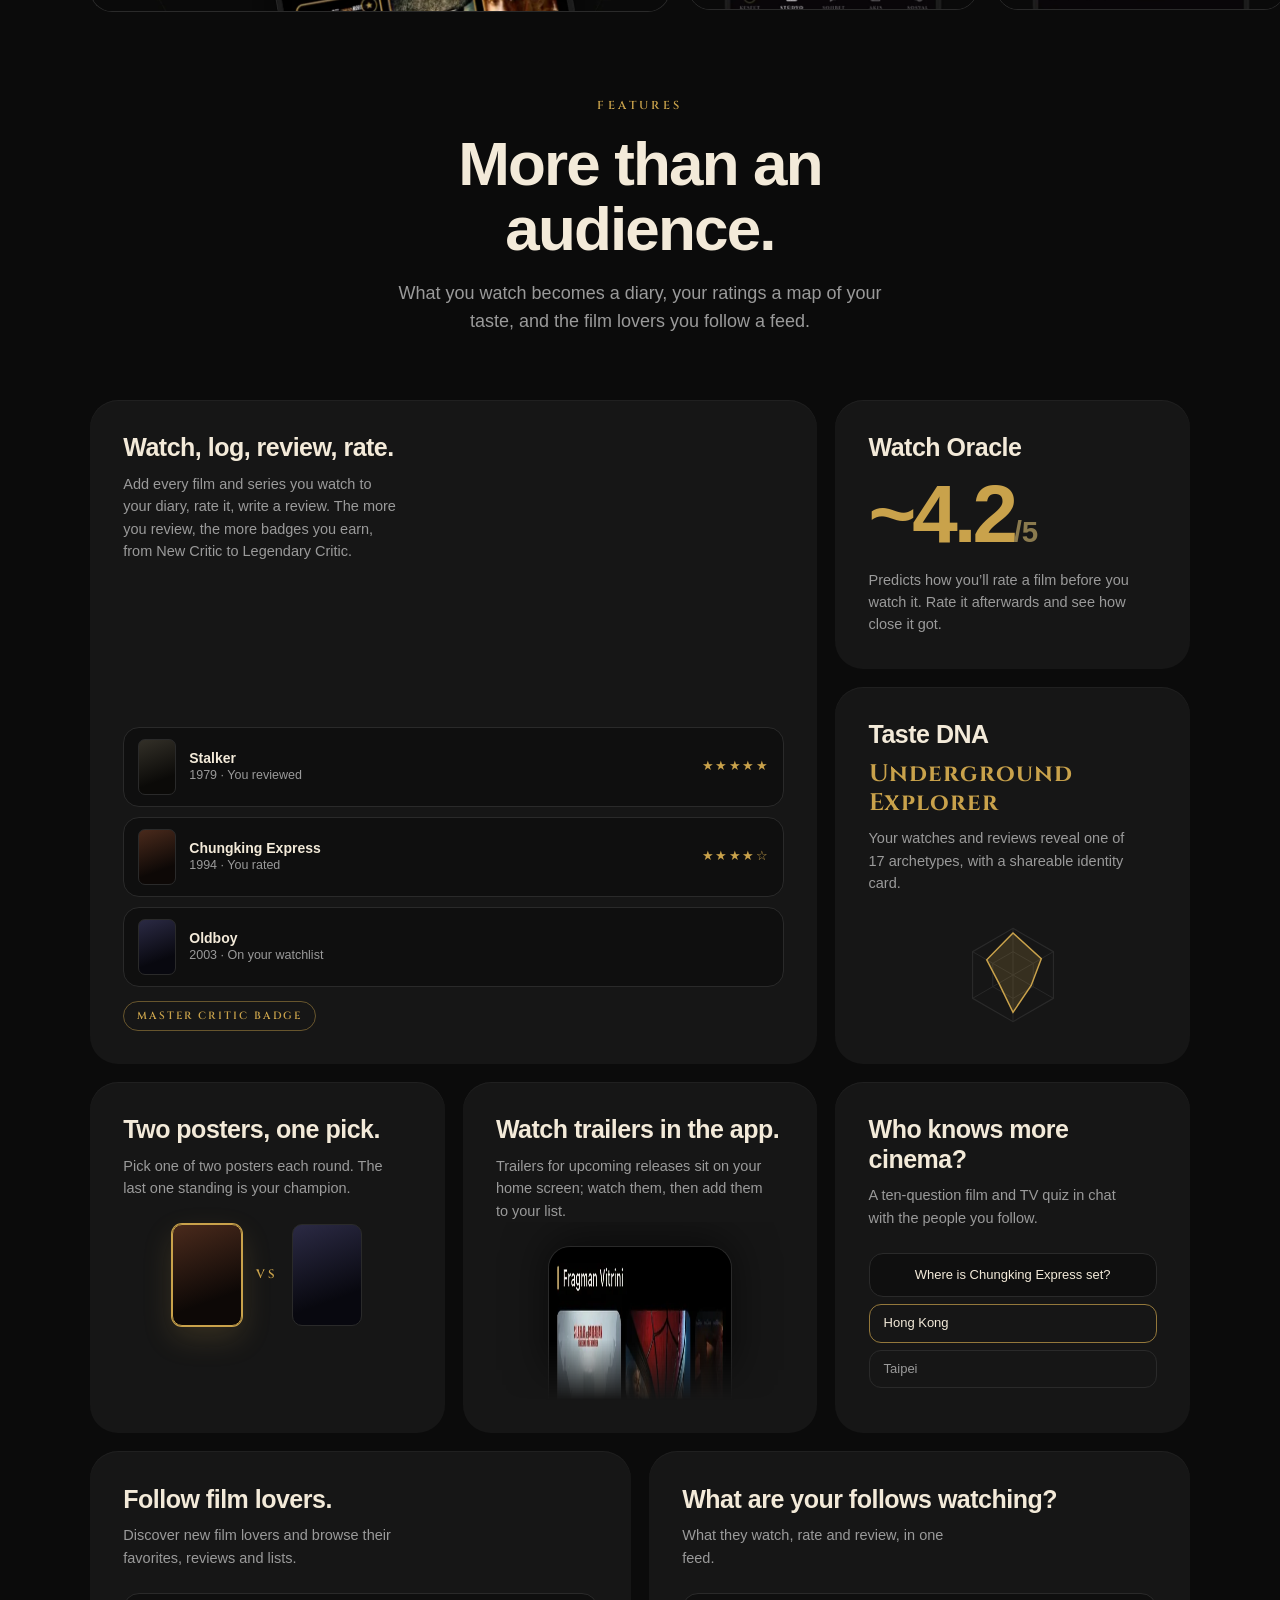
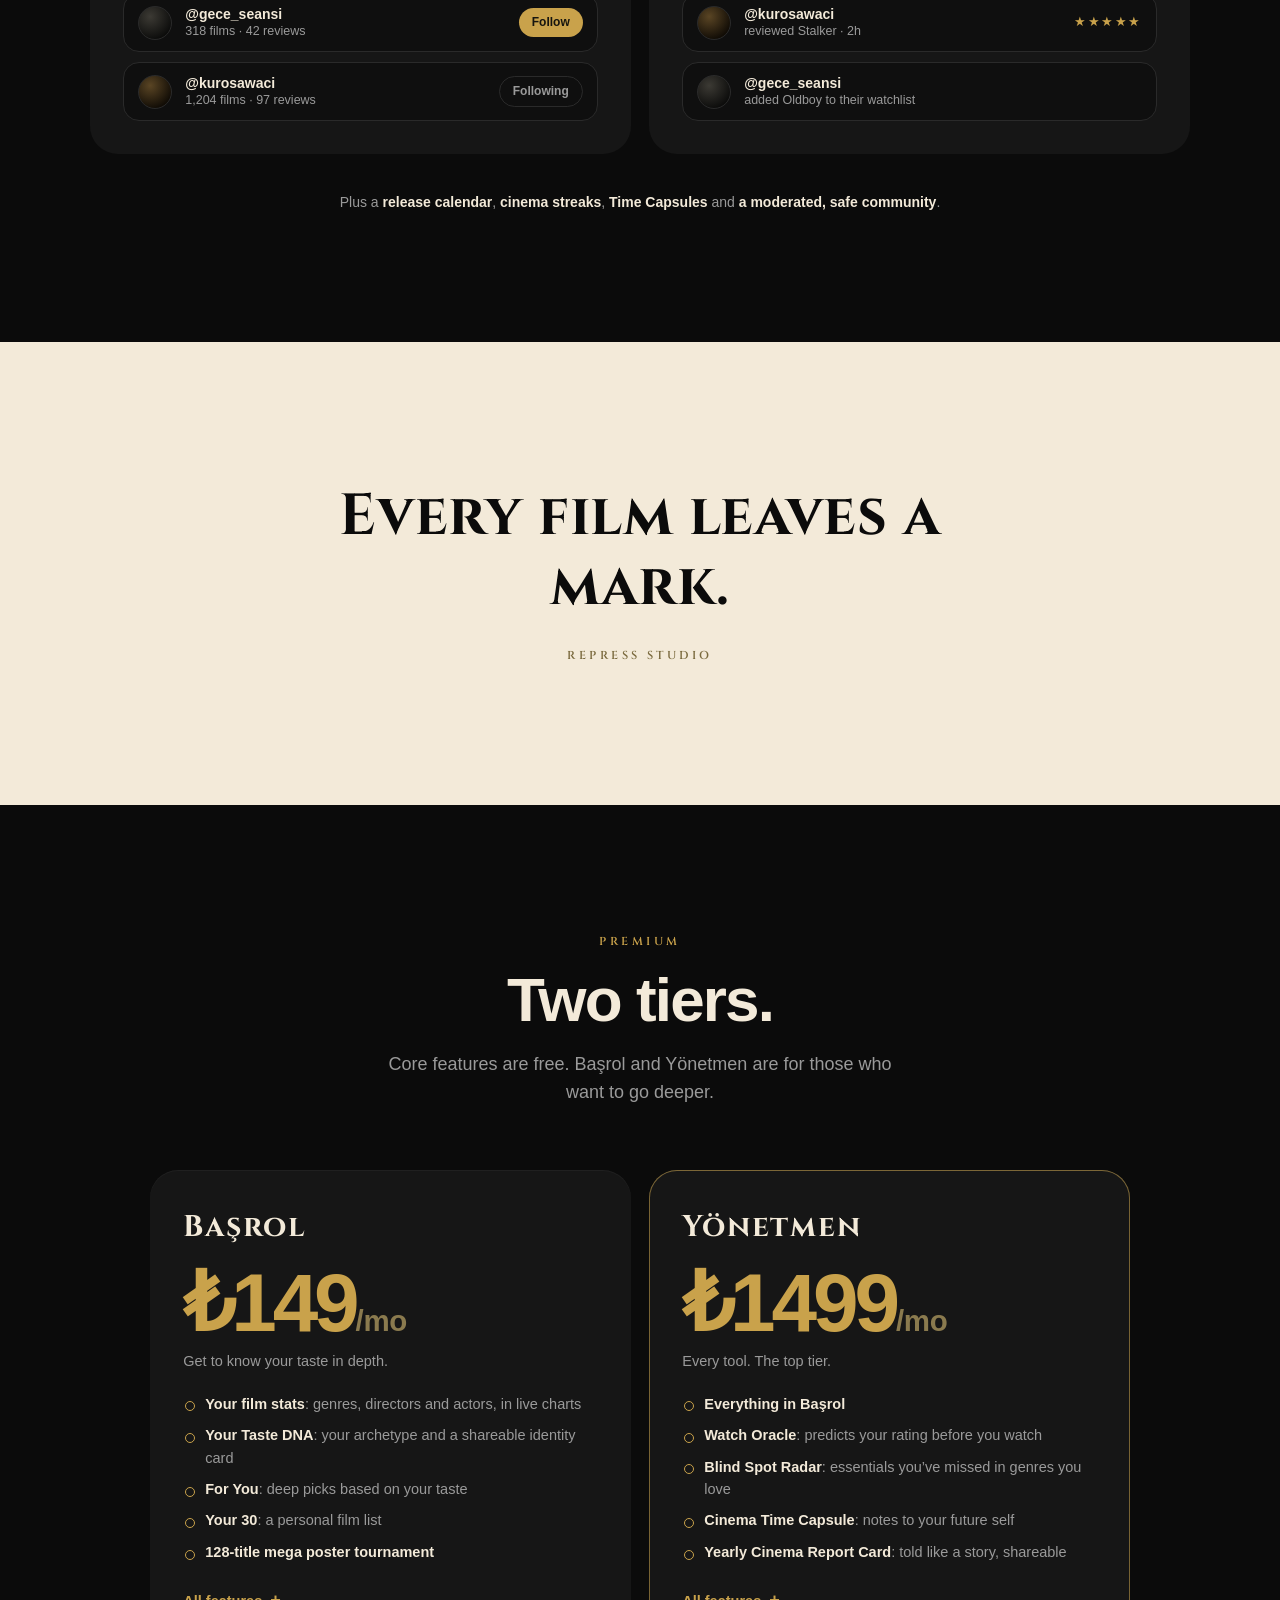
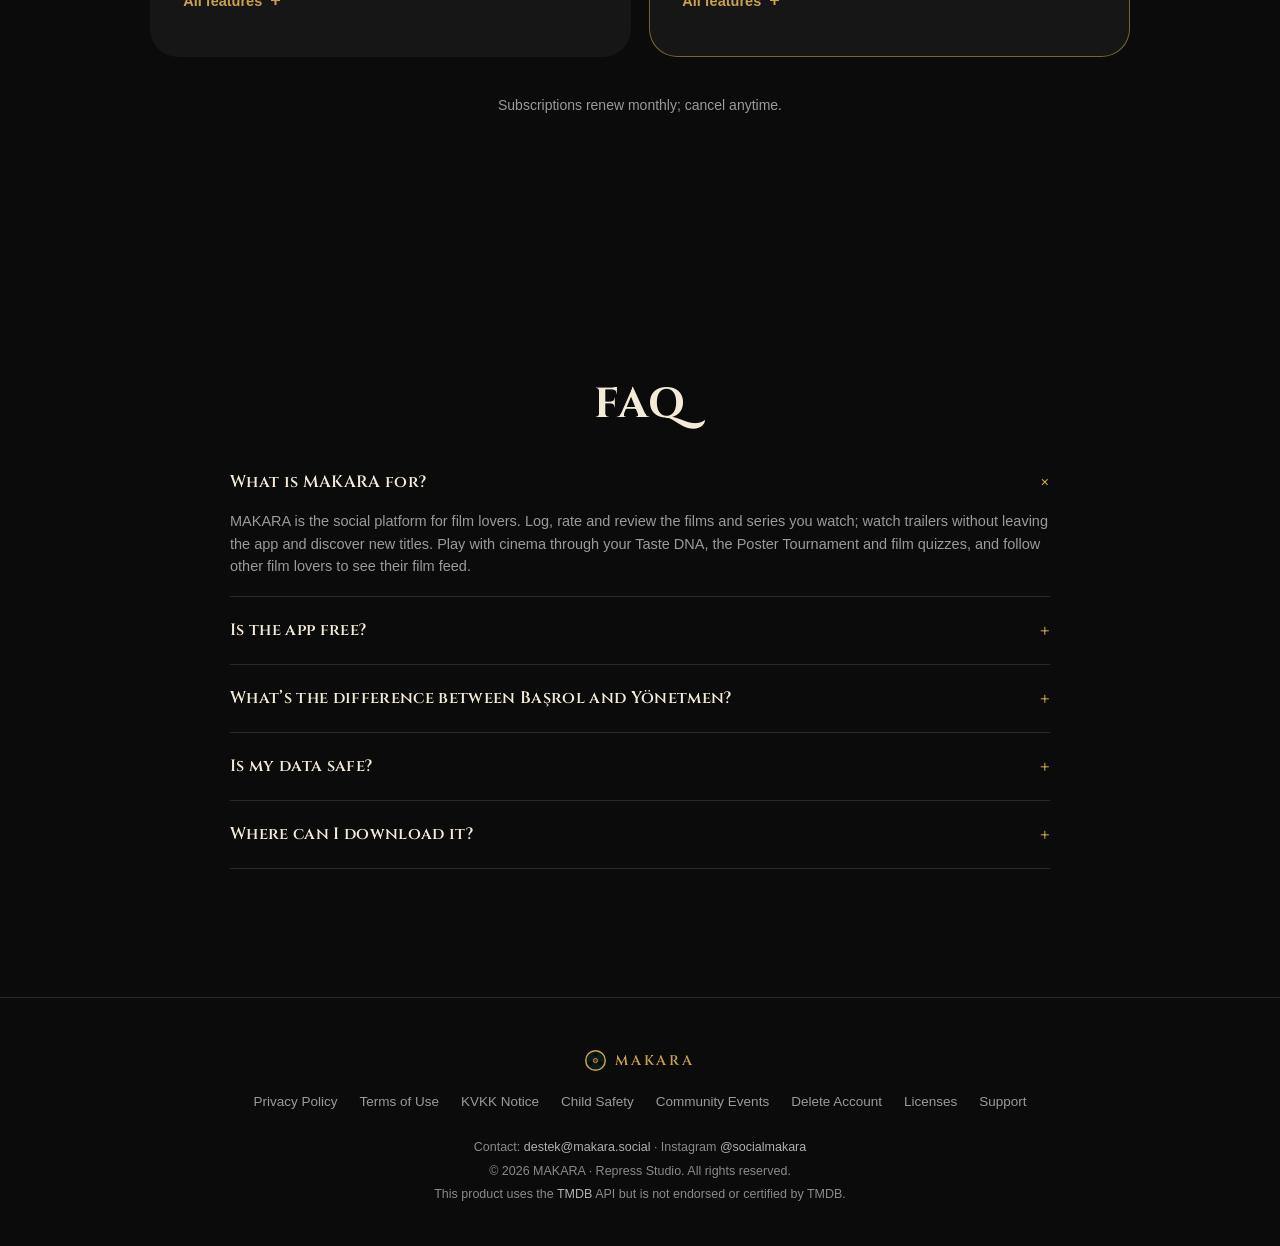
==== commit 861375f6: "Site: belirgin Indir dugmesi, resmi magaza rozetleri, Safari ust cubuk, yasal metinler - Ust cubuk: " ====
--- a/index.html
+++ b/index.html
@@ -104,7 +104,7 @@
 /* ---------------- ust cubuk: ince, ortalanmis (Apple) ------------- */
 .bar{position:fixed;top:0;left:0;right:0;z-index:20;height:50px;
   display:flex;align-items:center;padding:0 var(--kenar);
-  background:rgba(11,11,11,.72);backdrop-filter:saturate(180%) blur(20px);
+  background:rgba(11,11,11,.72);-webkit-backdrop-filter:saturate(180%) blur(20px);backdrop-filter:saturate(180%) blur(20px);
   border-bottom:1px solid transparent;transition:border-color .5s}
 .bar.kaydi{border-bottom-color:rgba(42,42,42,.9)}
 .marka{display:flex;align-items:center;gap:9px;font-family:var(--serif);
@@ -118,12 +118,19 @@
 .dil{display:flex;gap:5px;font-size:11.5px;color:var(--muted)}
 .dil button{background:none;border:0;color:inherit;font:inherit;cursor:pointer;padding:2px 3px;letter-spacing:.06em;transition:color .35s}
 .dil button.acik{color:var(--gold)}
-.bar .indir{padding:6px 15px;border-radius:980px;background:var(--gold);color:#16150F;
-  font-size:12.5px;font-weight:600;letter-spacing:.01em;transition:filter .35s,transform .35s}
+.bar .indir{display:inline-flex;align-items:center;gap:7px;min-height:36px;padding:0 18px;border-radius:980px;
+  background:var(--gold);color:#16150F;font-size:14px;font-weight:700;letter-spacing:.01em;white-space:nowrap;
+  box-shadow:0 0 0 1px rgba(201,162,75,.35),0 6px 22px rgba(201,162,75,.28);transition:filter .35s,transform .35s}
+.bar .indir svg{width:15px;height:15px;flex:none}
 .bar .indir:hover{filter:brightness(1.12);transform:translateY(-1px)}
 .bar .giris-bag{font-size:12.5px;color:rgba(243,234,217,.78);transition:color .35s}
 .bar .giris-bag:hover{color:var(--cream)}
 @media(max-width:880px){.bar nav{display:none}}
+/* Dar telefonda üst çubuk sığsın: "Giriş/Sign in" kırılmasın, aralar
+   daralsın, en darda yalnız makara simgesi kalsın (yazı adı gizli). */
+.bar .giris-bag{white-space:nowrap}
+@media(max-width:430px){.sag{gap:11px}.bar .indir{padding:0 14px}}
+@media(max-width:380px){.bar .marka{font-size:0;letter-spacing:0;gap:0}}
 
 /* Kaydirma dinleyicisi yok: tarayici destekliyorsa cizgi CSS ile
    kaydirmaya baglanir, desteklemiyorsa hic gorunmez. */
@@ -171,6 +178,13 @@
 .dgm.dolu:hover{filter:brightness(1.12);transform:translateY(-2px)}
 .dgm.bos{border:1.5px solid #6E6E6E;color:var(--cream)}
 .dgm small{font-size:12px;font-weight:500;opacity:.8}
+/* Resmi mağaza rozetleri (Apple ve Google'ın kendi görselleri; değiştirilmez,
+   yalnız boyutlandırılır). İkisi aynı görünür yükseklikte. */
+.rozet-dgm{display:inline-flex;border-radius:10px;transition:transform .35s,filter .35s}
+.rozet-dgm:hover{transform:translateY(-2px);filter:brightness(1.08)}
+.rozet-dgm img{height:52px;width:auto;display:block}
+/* Telefonda iki rozet tek satıra sığsın (Apple: web'de en az 40 px). */
+@media(max-width:430px){.rozet-dgm img{height:44px}}
 
 /* Telefon: TEK ve BUYUK, alt kenardan kirpik - asagida devami var. */
 /* Alt kenar, cerceve ile birlikte karartiliyor: kirpilan yerde
@@ -384,7 +398,7 @@
     <div class="dil"><button data-dil="tr" class="acik">TR</button><span>·</span><button data-dil="en">EN</button></div>
     <a class="giris-bag" href="/giris.html" data-i18n="cta.login">Giriş</a>
     <a class="indir" href="https://play.google.com/store/apps/details?id=social.makara.app"
-       target="_blank" rel="noopener" data-i18n="cta.get">Uygulamayı indir</a>
+       target="_blank" rel="noopener" ><svg viewBox="0 0 24 24" fill="none" stroke="currentColor" stroke-width="2.4" stroke-linecap="round" stroke-linejoin="round" aria-hidden="true"><path d="M12 4v11M7 10l5 5 5-5M5 20h14"/></svg><span data-i18n="cta.get">İndir</span></a>
   </div>
 </div>
 
@@ -395,9 +409,9 @@
     <h1 class="h1 bel" data-i18n="hero.h1">İzlediğin her filmi bir hikâyeye dönüştür.</h1>
     <p class="slogan bel" data-i18n="hero.lead">Sinemaseverlerin sosyal platformu. Film günlüğünü tut, fragman izle, zevkini keşfet.</p>
     <div class="dugmeler bel">
-      <a class="dgm dolu" href="https://play.google.com/store/apps/details?id=social.makara.app"
-         target="_blank" rel="noopener" data-i18n="hero.play"><small>Şimdi indir</small>Google Play</a>
-      <a class="dgm dolu" id="ios-dugme" href="https://apps.apple.com/app/id6797695011" target="_blank" rel="noopener" data-i18n="hero.iosCanli"><small>Şimdi indir</small>App Store</a>
+      <a class="rozet-dgm" href="https://apps.apple.com/app/id6797695011" id="ios-dugme" target="_blank" rel="noopener" data-i18n="hero.iosCanli"><img src="img/rozet/app-store-tr.svg" alt="App Store'dan İndirin" width="158" height="52"></a>
+      <a class="rozet-dgm" href="https://play.google.com/store/apps/details?id=social.makara.app"
+         target="_blank" rel="noopener" data-i18n="hero.play"><img src="img/rozet/google-play-tr.png" alt="Google Play'den Alın" width="175" height="52"></a>
     </div>
   </div>
   <div class="urun bel"><img src="img/vitrin.webp" alt="MAKARA keşfet ekranı" width="560" height="1008" fetchpriority="high"></div>
@@ -607,13 +621,13 @@
  "nav.feat":["Özellikler","Features"],
  "nav.prem":["Premium","Premium"],
  "nav.faq":["SSS","FAQ"],
- "cta.get":["Uygulamayı indir","Get the app"],
+ "cta.get":["İndir","Download"],
  "cta.login":["Giriş","Sign in"],
  "hero.h1":["İzlediğin her filmi bir hikâyeye dönüştür.","Turn every film you watch into a story."],
  "hero.lead":["Sinemaseverlerin sosyal platformu. Film günlüğünü tut, fragman izle, zevkini keşfet.","The social platform for film lovers. Keep your film diary, watch trailers, discover your taste."],
- "hero.play":["<small>Şimdi indir</small>Google Play","<small>Get it on</small>Google Play"],
+ "hero.play":["<img src=\"img/rozet/google-play-tr.png\" alt=\"Google Play'den Alın\" width=\"175\" height=\"52\">","<img src=\"img/rozet/google-play-en.png\" alt=\"Get it on Google Play\" width=\"175\" height=\"52\">"],
  "hero.ios":["<small>Yakında</small>App Store","<small>Coming soon</small>App Store"],
- "hero.iosCanli":["<small>Şimdi indir</small>App Store","<small>Download on the</small>App Store"],
+ "hero.iosCanli":["<img src=\"img/rozet/app-store-tr.svg\" alt=\"App Store'dan İndirin\" width=\"158\" height=\"52\">","<img src=\"img/rozet/app-store-en.svg\" alt=\"Download on the App Store\" width=\"156\" height=\"52\">"],
  "kar.h":["Uygulamaya yakından bak.","A closer look at the app."],
  "kar.geri":["Önceki kareler","Previous screens"],
  "kar.ileri":["Sonraki kareler","Next screens"],
@@ -736,13 +750,20 @@
 if (IOS_YAYINDA) {
   const eski = document.getElementById('ios-dugme');
   const a = document.createElement('a');
-  a.className = 'dgm dolu';
+  a.className = 'rozet-dgm';
   a.href = 'https://apps.apple.com/app/id6797695011';
   a.target = '_blank';
   a.rel = 'noopener';
   a.dataset.i18n = 'hero.iosCanli';
   a.innerHTML = T['hero.iosCanli'][document.documentElement.lang === 'en' ? 1 : 0];
   eski.replaceWith(a);
+}
+
+/* Ust cubuktaki tek "Indir" dugmesi: iPhone/iPad'e App Store, digerlerine
+   Google Play (web/ortak.js magazaLinki ile ayni kural). */
+if (IOS_YAYINDA && /iPhone|iPad|iPod/.test(navigator.userAgent)) {
+  const indir = document.querySelector('.bar .indir');
+  if (indir) indir.href = 'https://apps.apple.com/app/id6797695011';
 }
 
 const azHareket = matchMedia('(prefers-reduced-motion: reduce)').matches;
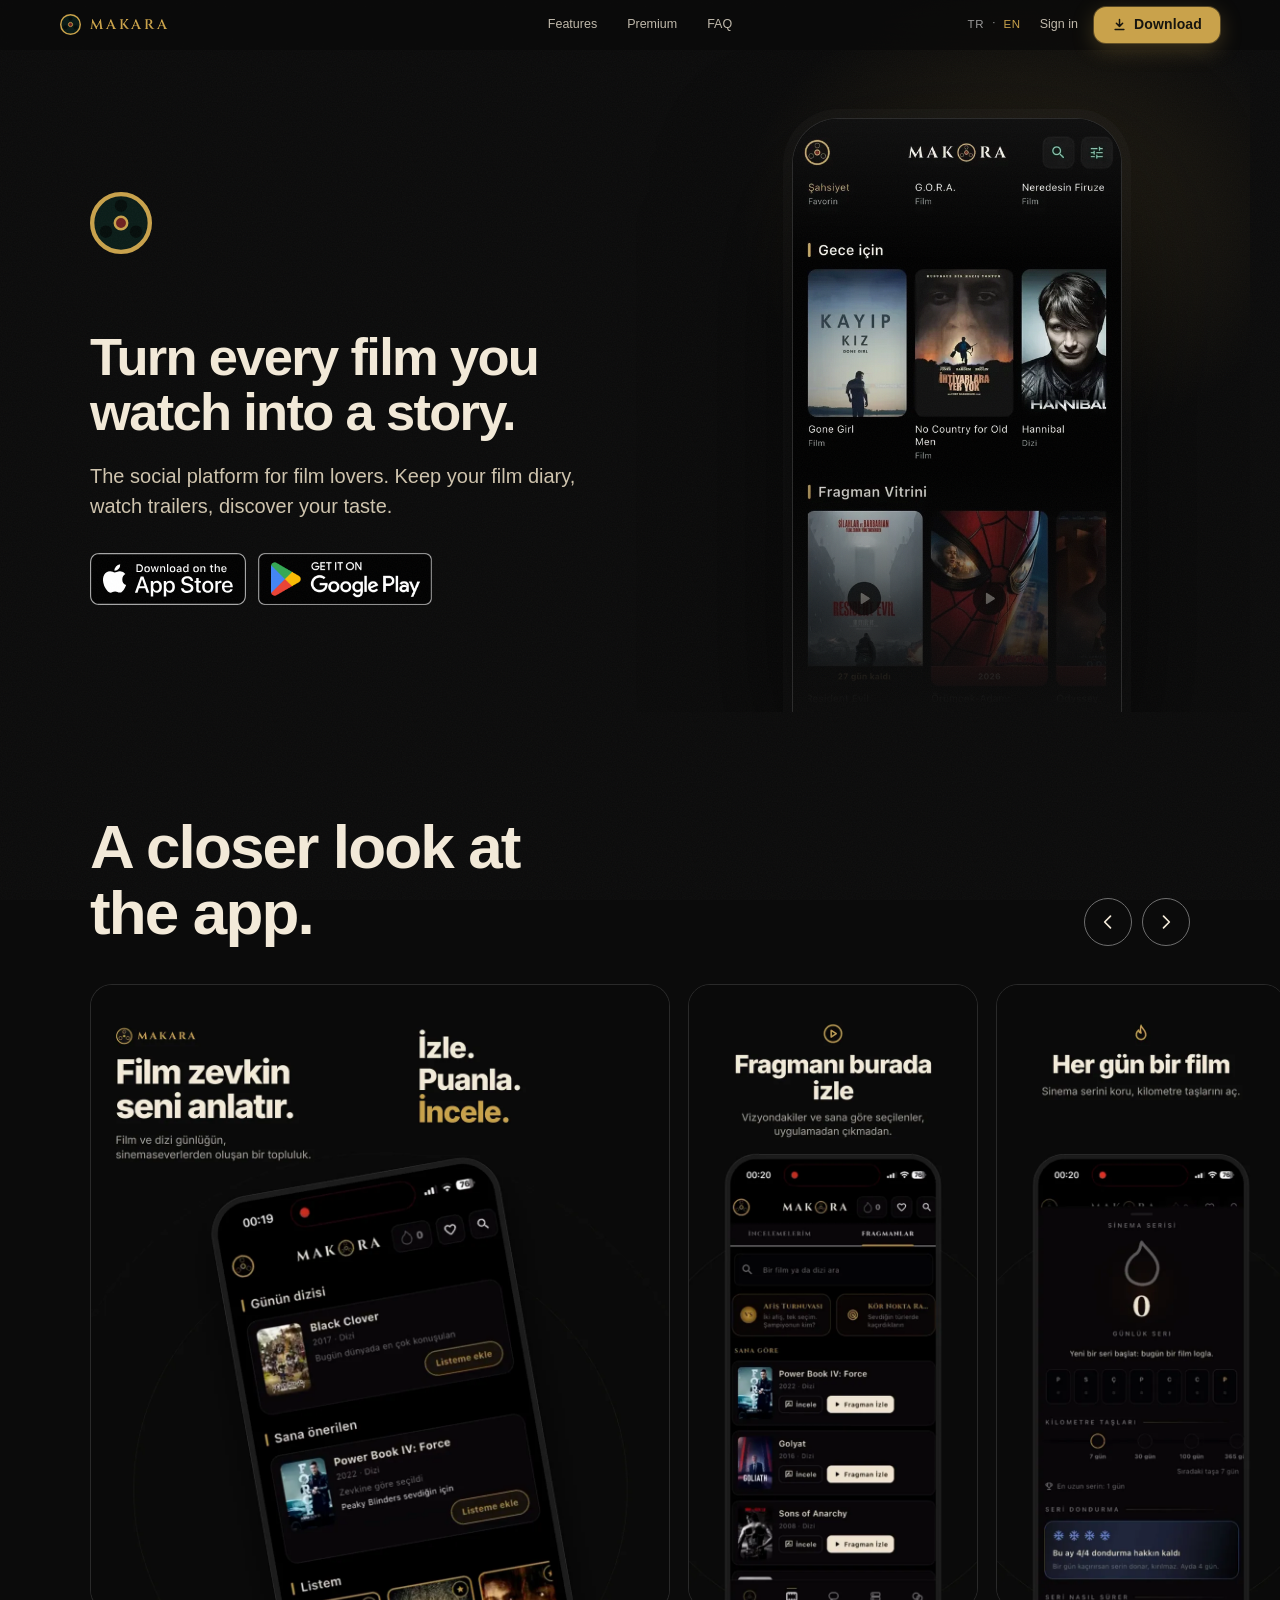
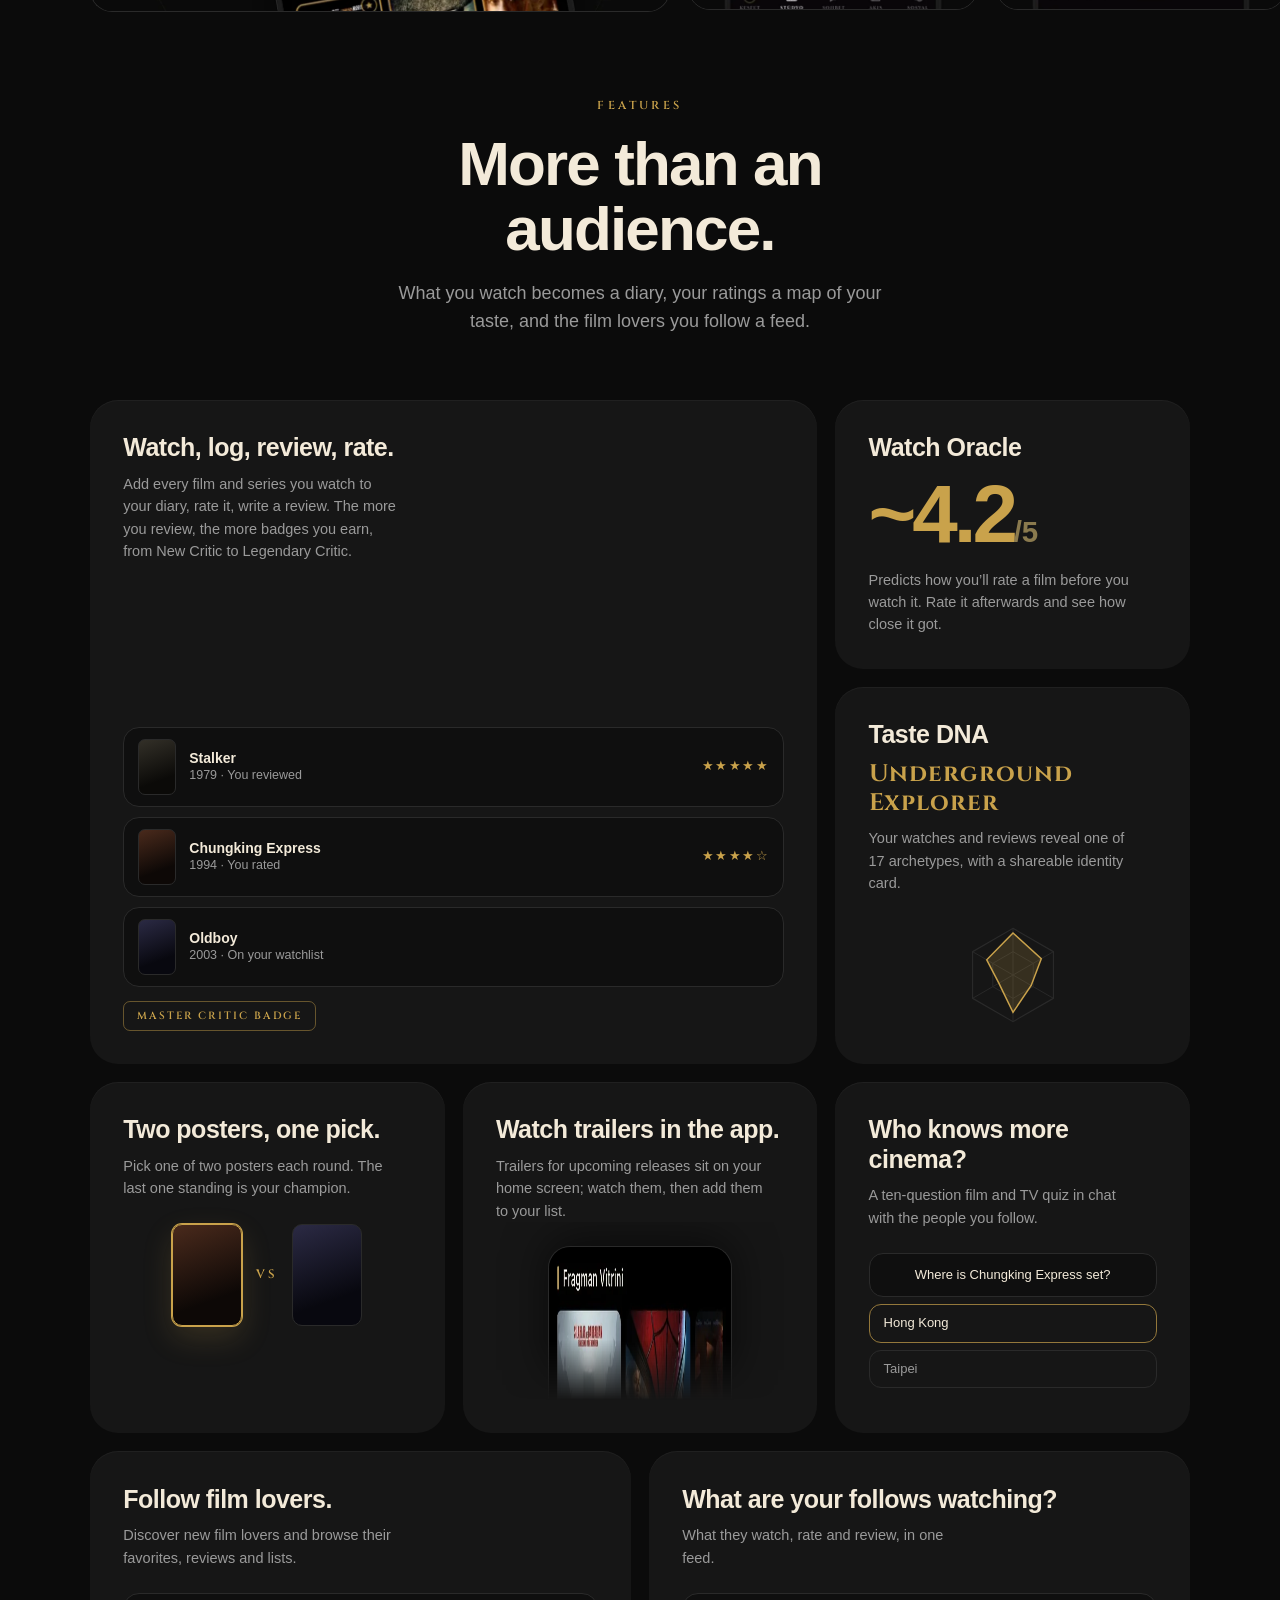
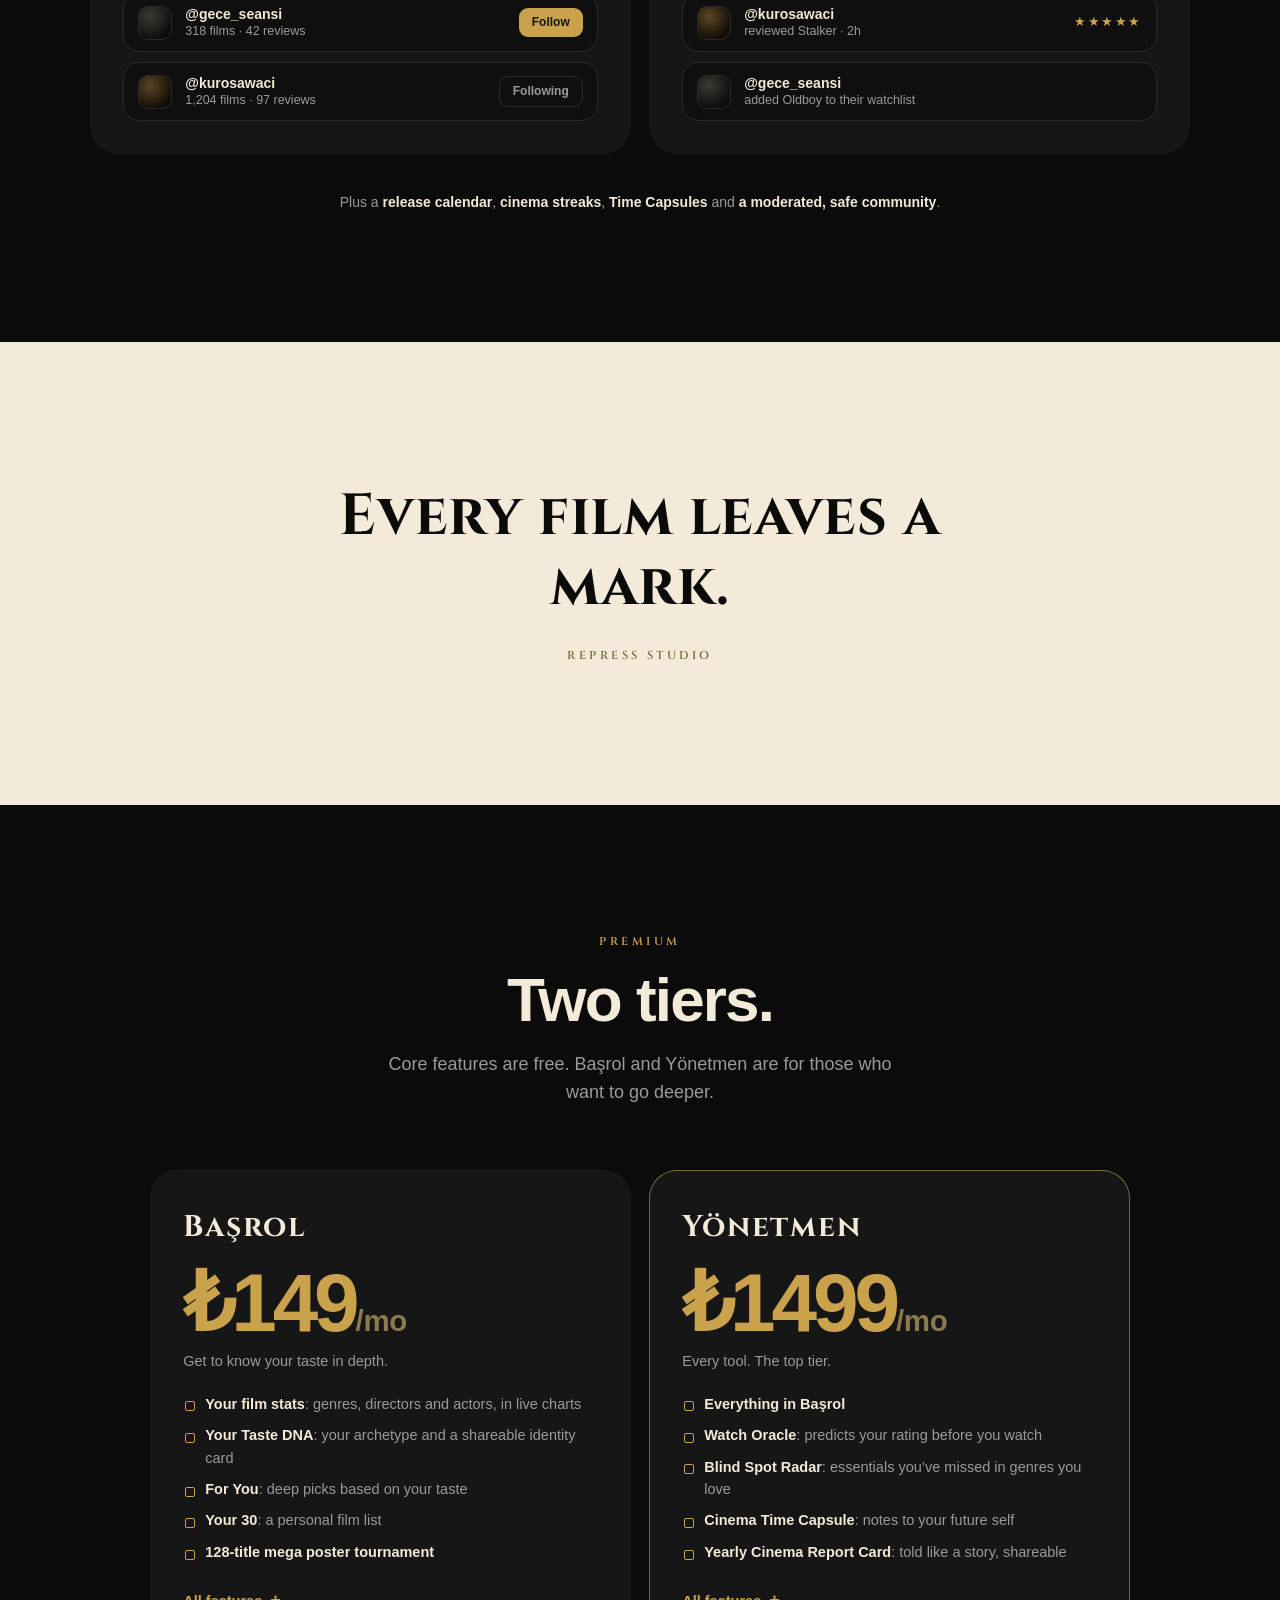
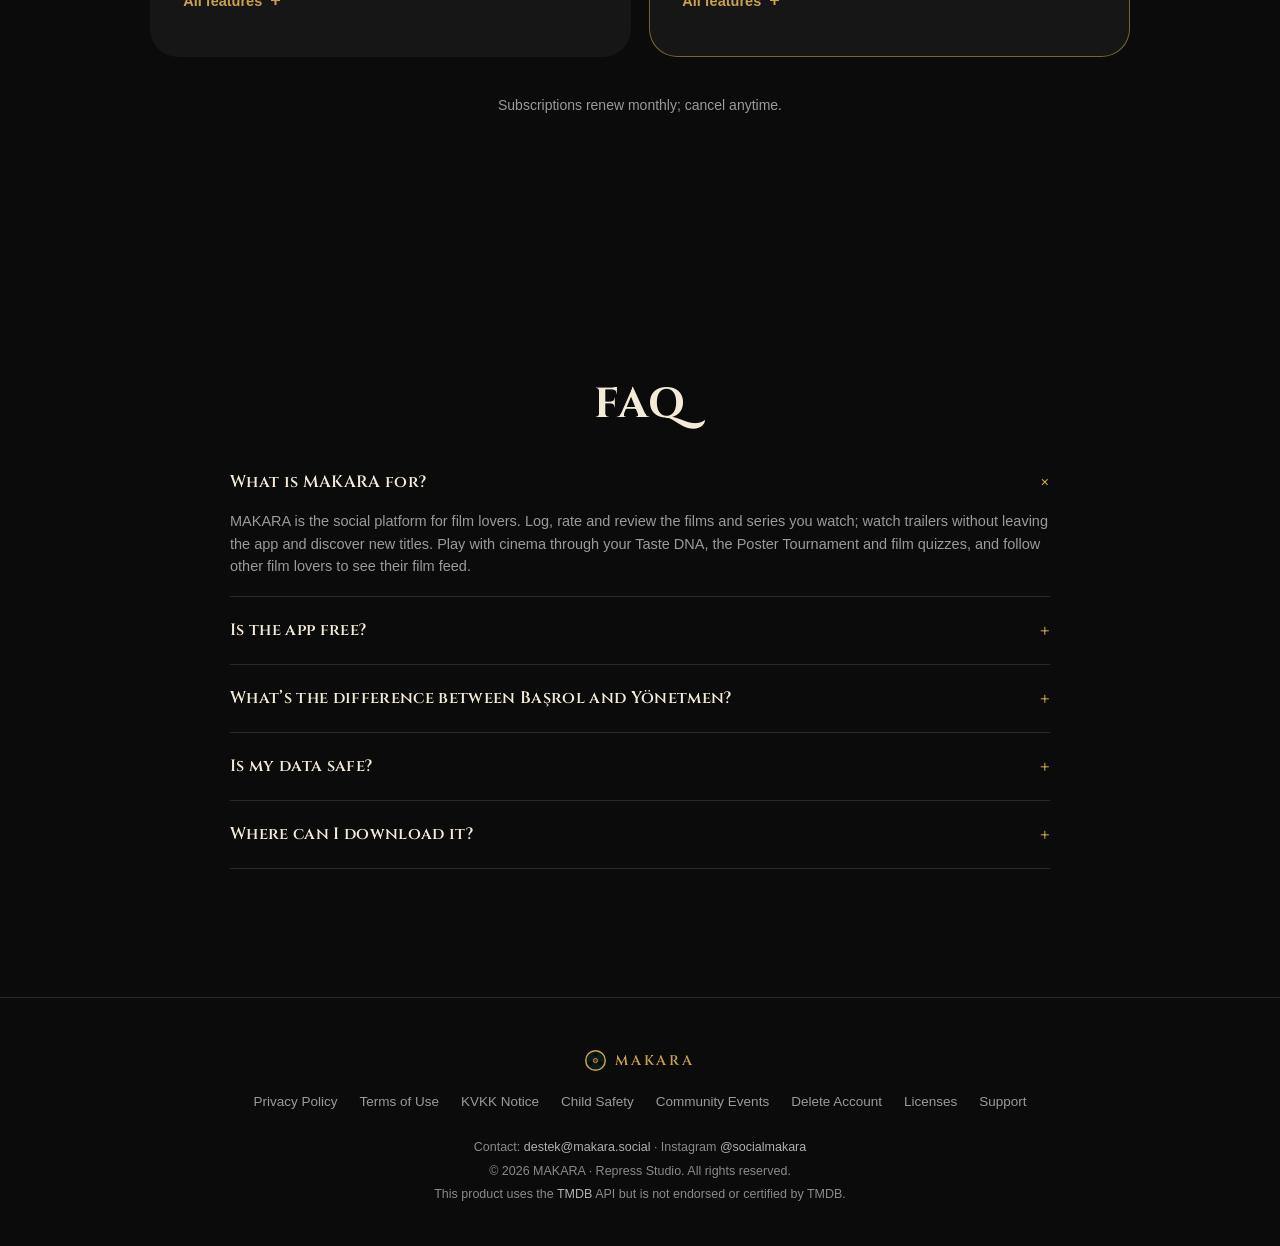
==== commit ceaf8288: "Alt sayfalar uygulamanin diline: notr siyah + altin, kose kare - Profil, giris, sifre, 404 ve yasal " ====
--- a/index.html
+++ b/index.html
@@ -118,7 +118,7 @@
 .dil{display:flex;gap:5px;font-size:11.5px;color:var(--muted)}
 .dil button{background:none;border:0;color:inherit;font:inherit;cursor:pointer;padding:2px 3px;letter-spacing:.06em;transition:color .35s}
 .dil button.acik{color:var(--gold)}
-.bar .indir{display:inline-flex;align-items:center;gap:7px;min-height:36px;padding:0 18px;border-radius:980px;
+.bar .indir{display:inline-flex;align-items:center;gap:7px;min-height:36px;padding:0 18px;border-radius:12px;
   background:var(--gold);color:#16150F;font-size:14px;font-weight:700;letter-spacing:.01em;white-space:nowrap;
   box-shadow:0 0 0 1px rgba(201,162,75,.35),0 6px 22px rgba(201,162,75,.28);transition:filter .35s,transform .35s}
 .bar .indir svg{width:15px;height:15px;flex:none}
@@ -288,13 +288,13 @@
   background:linear-gradient(160deg,#333028,#0b0a08 72%)}
 .afis.t2{background:linear-gradient(160deg,#4a2a1c,#0d0806 72%)}
 .afis.t3{background:linear-gradient(160deg,#2b2a44,#08080f 72%)}
-.yuz{flex:none;width:34px;height:34px;border-radius:50%;border:1px solid var(--line);
+.yuz{flex:none;width:34px;height:34px;border-radius:10px;border:1px solid var(--line);
   background:radial-gradient(circle at 35% 30%,#3c3a34,#0d0d0c 75%)}
 .yuz.t2{background:radial-gradient(circle at 35% 30%,#5a4524,#120d06 75%)}
 .yildiz{margin-left:auto;color:var(--gold);letter-spacing:.12em;font-size:12.5px;white-space:nowrap}
 .cip{display:inline-block;align-self:flex-start;margin-top:14px;padding:6px 13px;border:1px solid rgba(201,162,75,.45);
-  border-radius:980px;font-family:var(--serif);font-size:10.5px;letter-spacing:.18em;text-transform:uppercase;color:var(--gold)}
-.takip{margin-left:auto;padding:5px 13px;border-radius:980px;background:var(--gold);color:#16150F;
+  border-radius:7px;font-family:var(--serif);font-size:10.5px;letter-spacing:.18em;text-transform:uppercase;color:var(--gold)}
+.takip{margin-left:auto;padding:5px 13px;border-radius:9px;background:var(--gold);color:#16150F;
   font-size:12px;font-weight:600;white-space:nowrap}
 .takip.bos{background:none;border:1px solid var(--line);color:var(--muted)}
 .rakam small{font-size:.36em;letter-spacing:-.01em;color:var(--gold-soft)}
@@ -318,7 +318,7 @@
 .kademe .rakam{margin:12px 0 6px}
 .kademe ul{list-style:none;margin-top:20px;display:flex;flex-direction:column;gap:9px}
 .kademe li{position:relative;padding-left:22px;color:var(--muted);font-size:14.5px}
-.kademe li::before{content:"";position:absolute;left:2px;top:.6em;width:8px;height:8px;border-radius:50%;border:1.5px solid var(--gold)}
+.kademe li::before{content:"";position:absolute;left:2px;top:.6em;width:8px;height:8px;border-radius:2px;border:1.5px solid var(--gold)}
 .kademe li b{color:var(--cream);font-weight:600}
 /* Kalan maddeler acilir: kartta en fazla bes madde gorunur. */
 .kademe details.hepsi{border:0;padding:0;margin-top:16px}
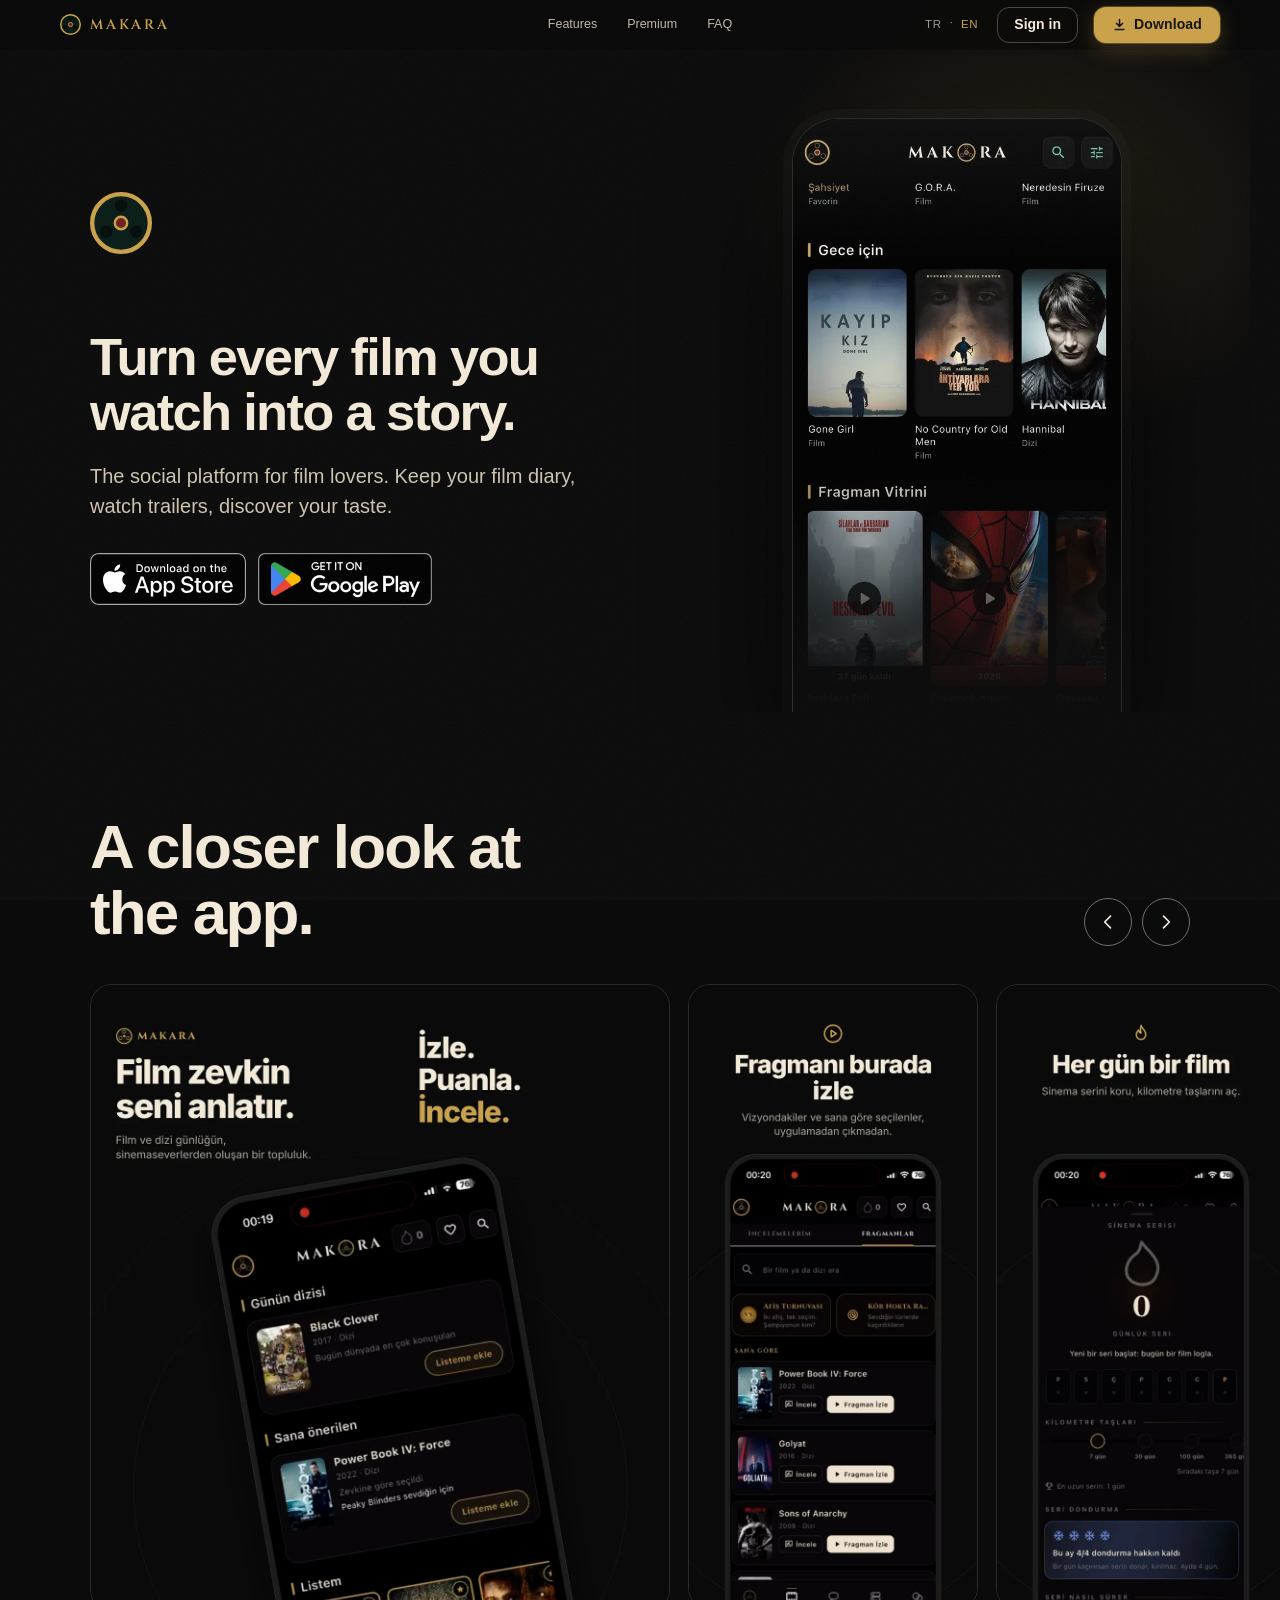
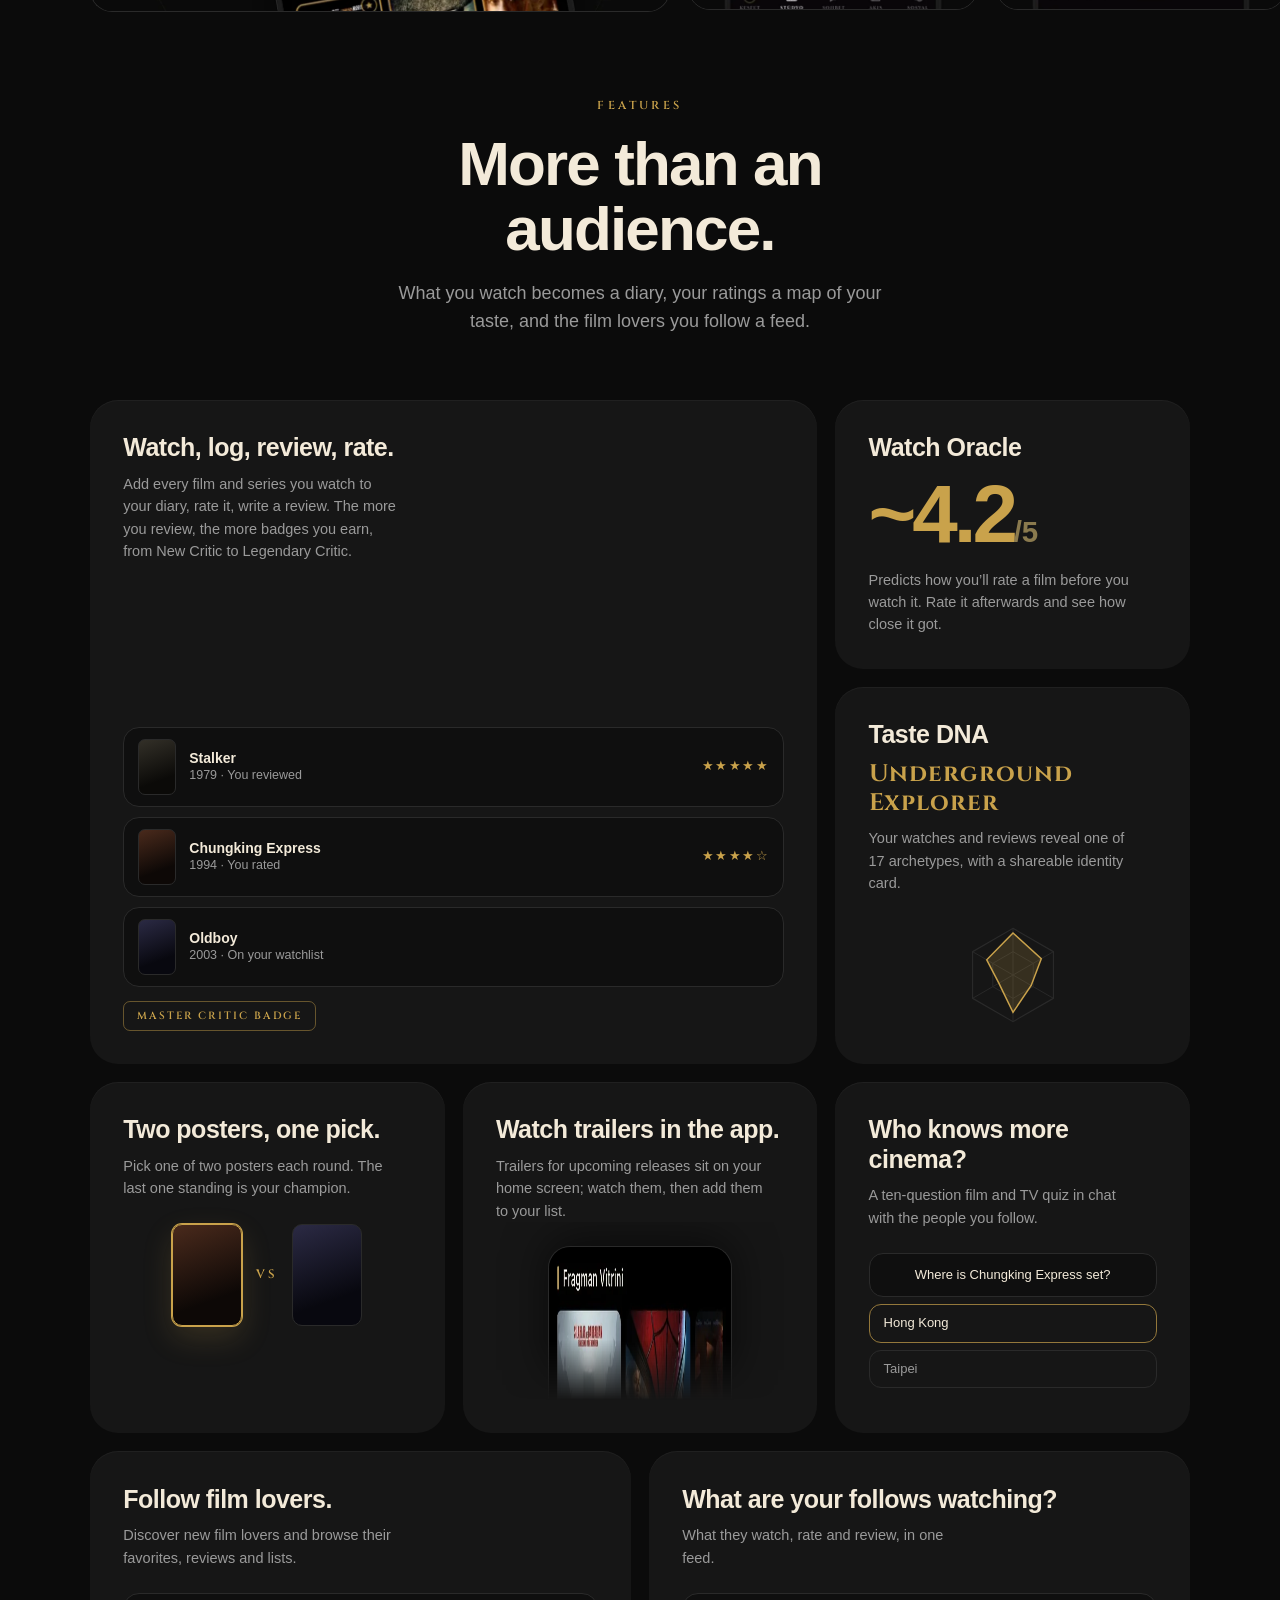
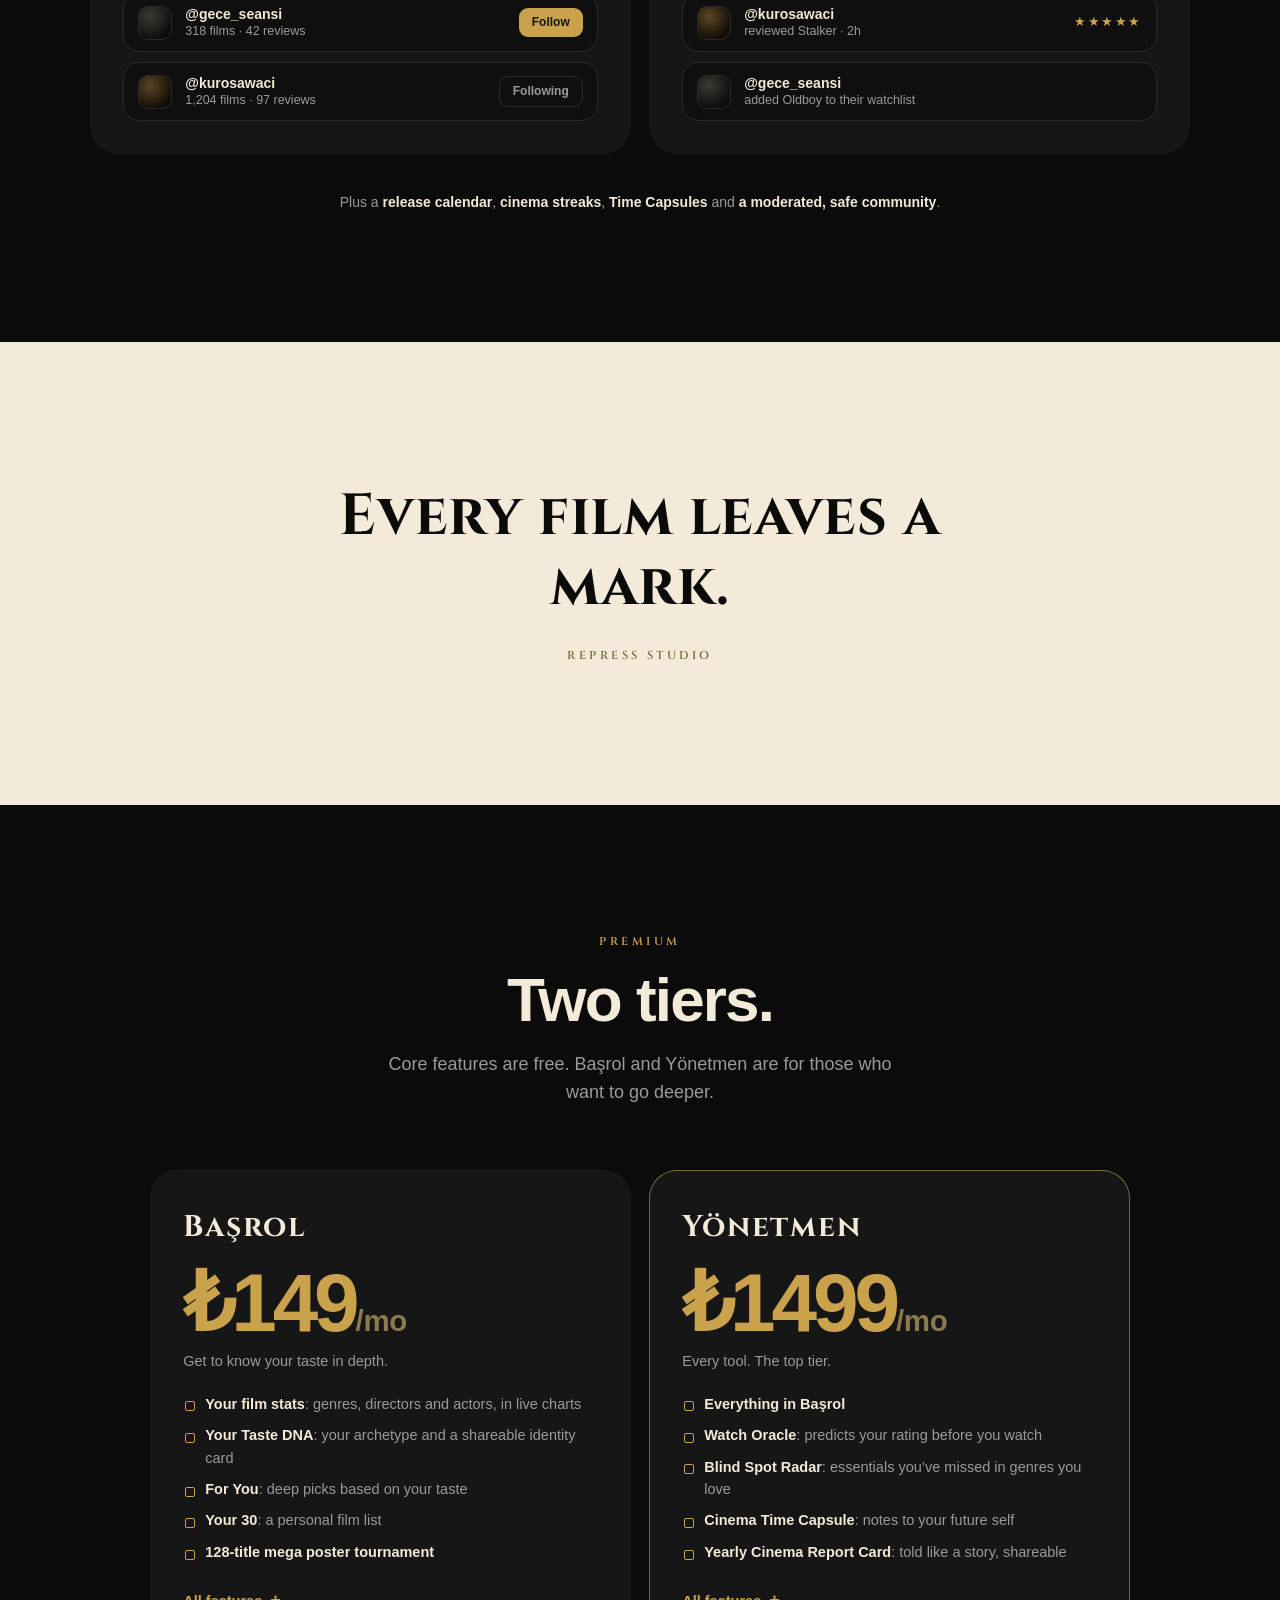
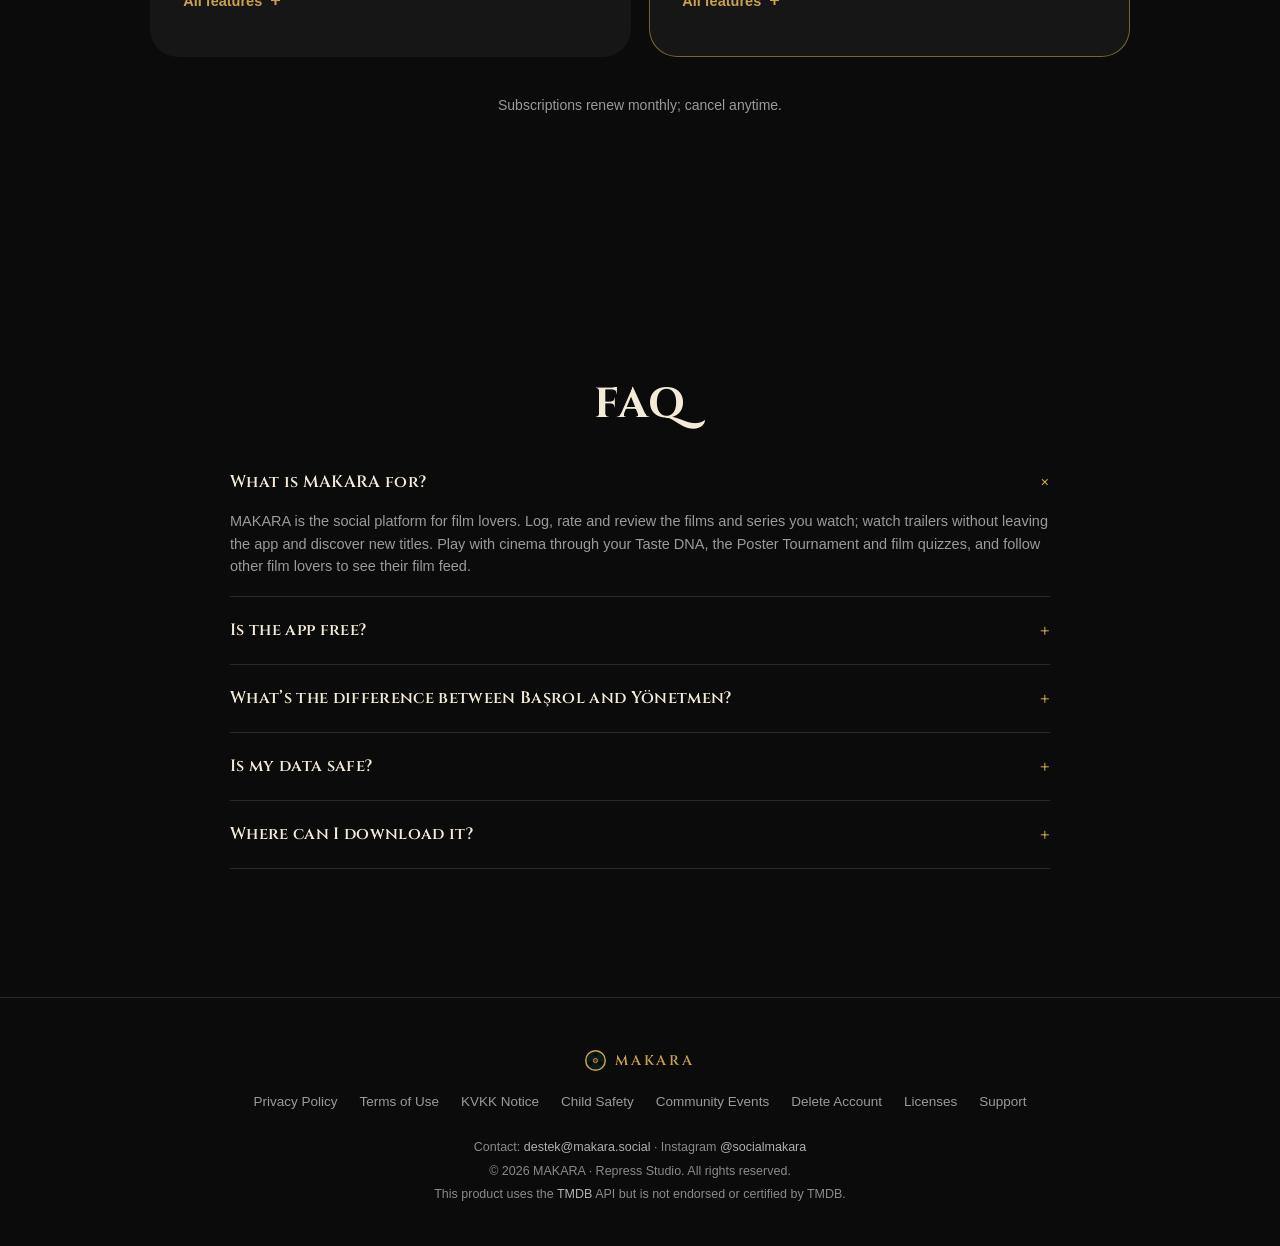
==== commit 58db37e2: "Giris dugmesi buyudu: ana sayfada Indir ile ayni boyda cerceveli dugme, alt sayfalarda 38 px Co-Auth" ====
--- a/index.html
+++ b/index.html
@@ -123,13 +123,15 @@
   box-shadow:0 0 0 1px rgba(201,162,75,.35),0 6px 22px rgba(201,162,75,.28);transition:filter .35s,transform .35s}
 .bar .indir svg{width:15px;height:15px;flex:none}
 .bar .indir:hover{filter:brightness(1.12);transform:translateY(-1px)}
-.bar .giris-bag{font-size:12.5px;color:rgba(243,234,217,.78);transition:color .35s}
-.bar .giris-bag:hover{color:var(--cream)}
+/* Giriş: İndir'le aynı boyda, çerçeveli ikinci düğme. */
+.bar .giris-bag{display:inline-flex;align-items:center;min-height:36px;padding:0 16px;border-radius:12px;
+  border:1px solid rgba(243,234,217,.28);font-size:14px;font-weight:600;color:var(--cream);transition:border-color .35s,background .35s}
+.bar .giris-bag:hover{border-color:var(--gold);background:rgba(201,162,75,.08)}
 @media(max-width:880px){.bar nav{display:none}}
 /* Dar telefonda üst çubuk sığsın: "Giriş/Sign in" kırılmasın, aralar
    daralsın, en darda yalnız makara simgesi kalsın (yazı adı gizli). */
 .bar .giris-bag{white-space:nowrap}
-@media(max-width:430px){.sag{gap:11px}.bar .indir{padding:0 14px}}
+@media(max-width:430px){.sag{gap:8px}.bar .indir{padding:0 12px}.bar .giris-bag{padding:0 11px}}
 @media(max-width:380px){.bar .marka{font-size:0;letter-spacing:0;gap:0}}
 
 /* Kaydirma dinleyicisi yok: tarayici destekliyorsa cizgi CSS ile
